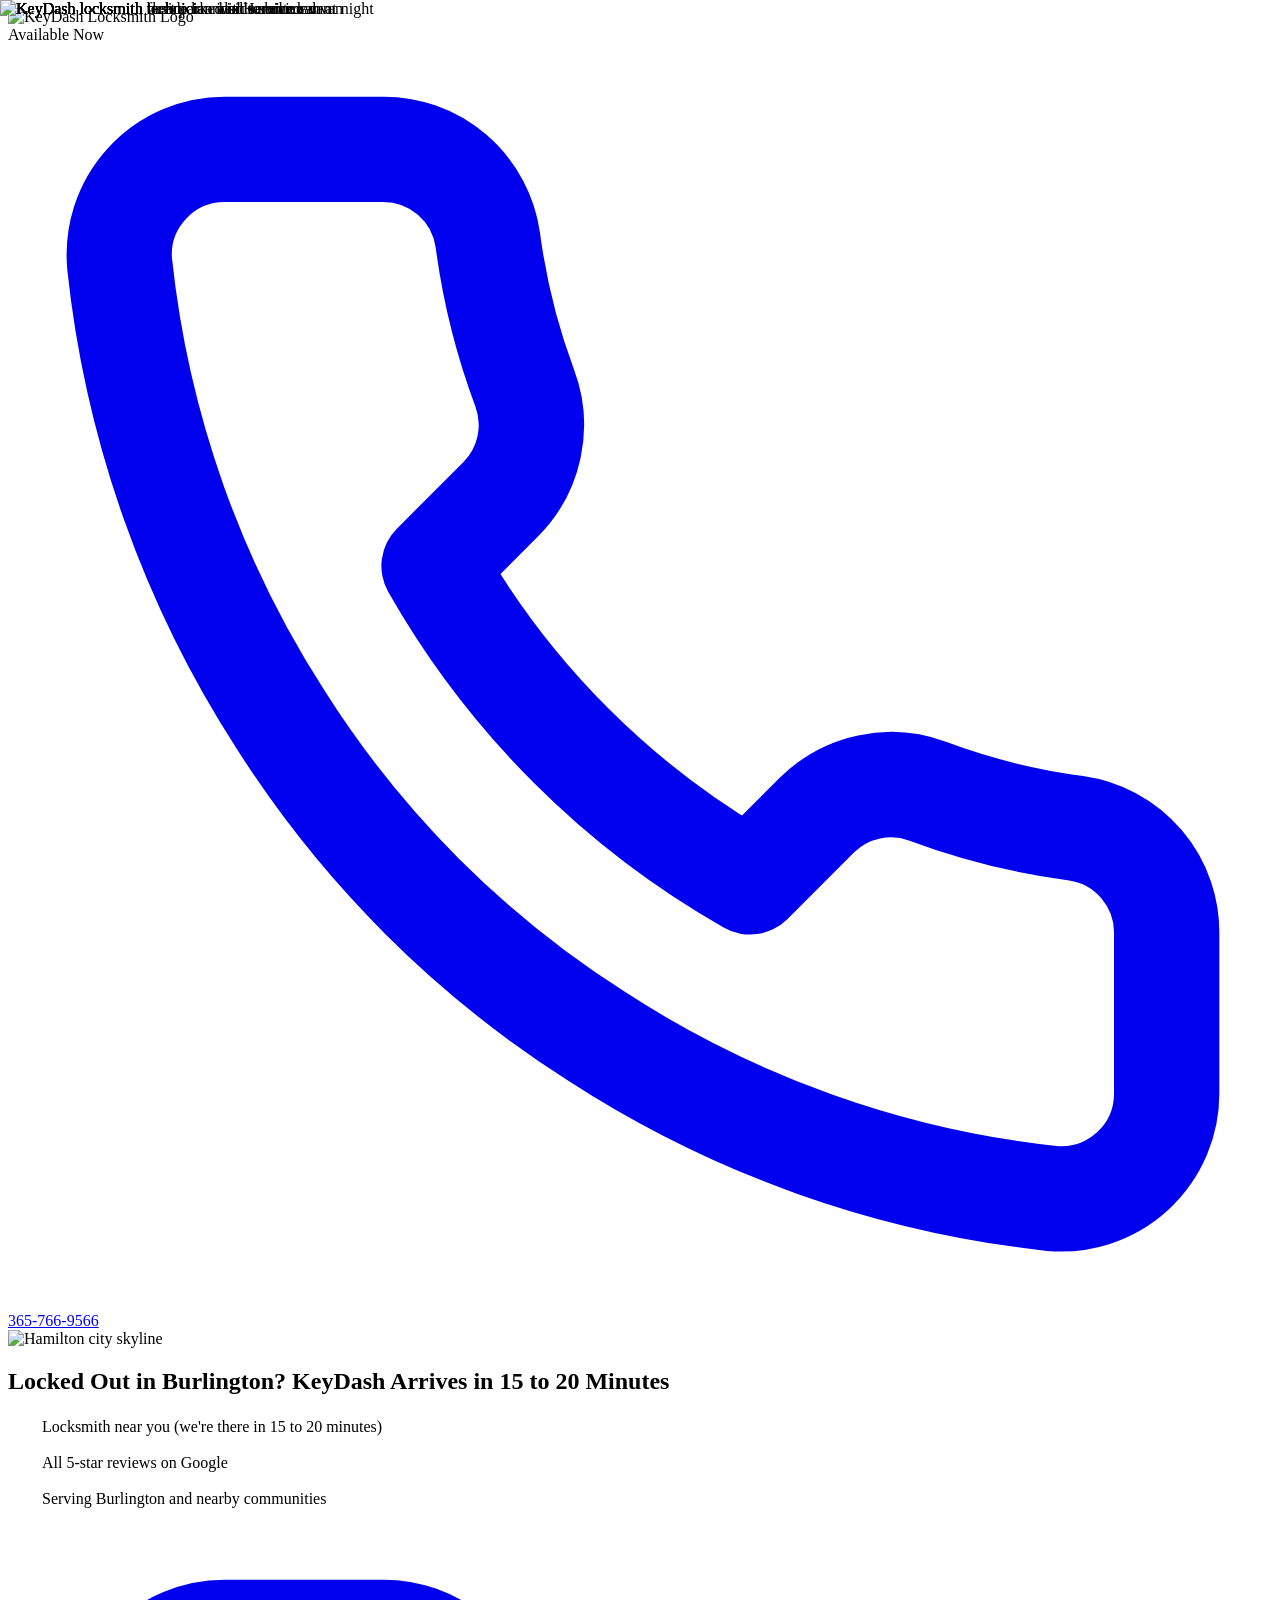
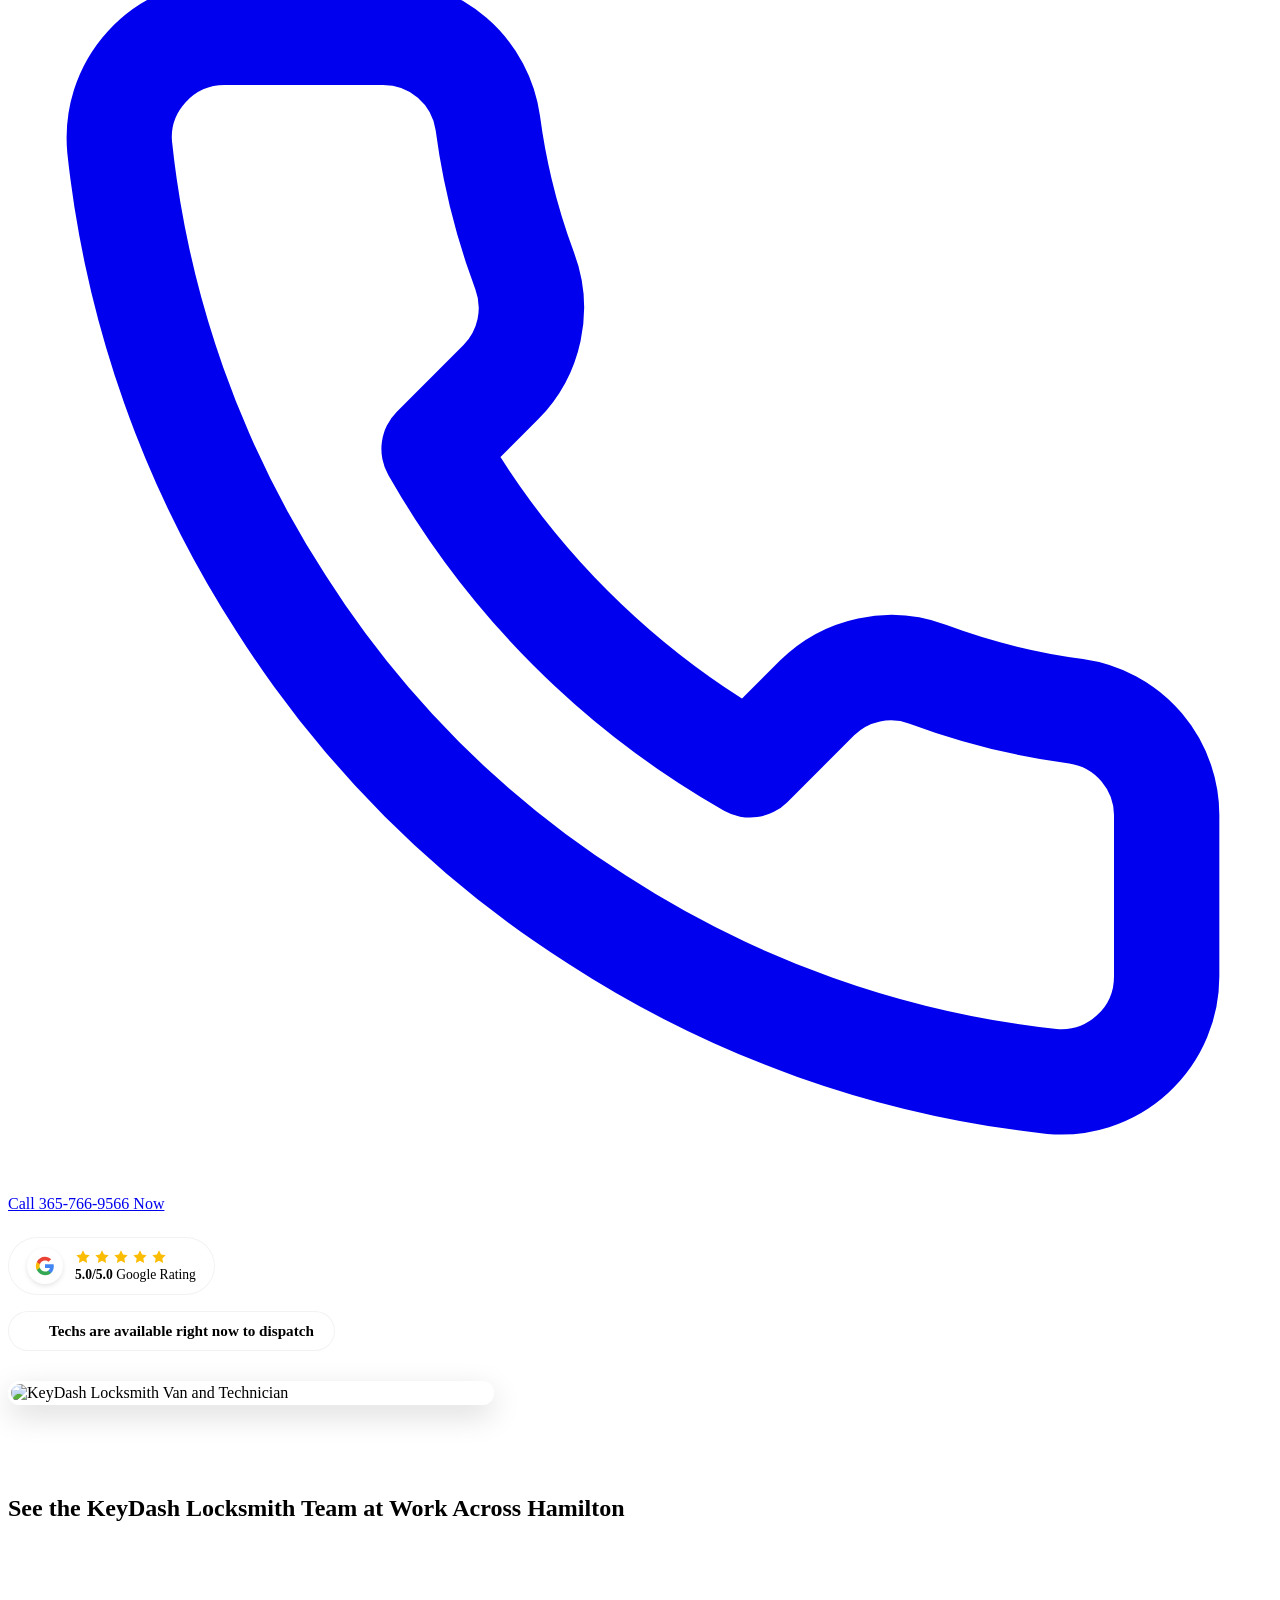
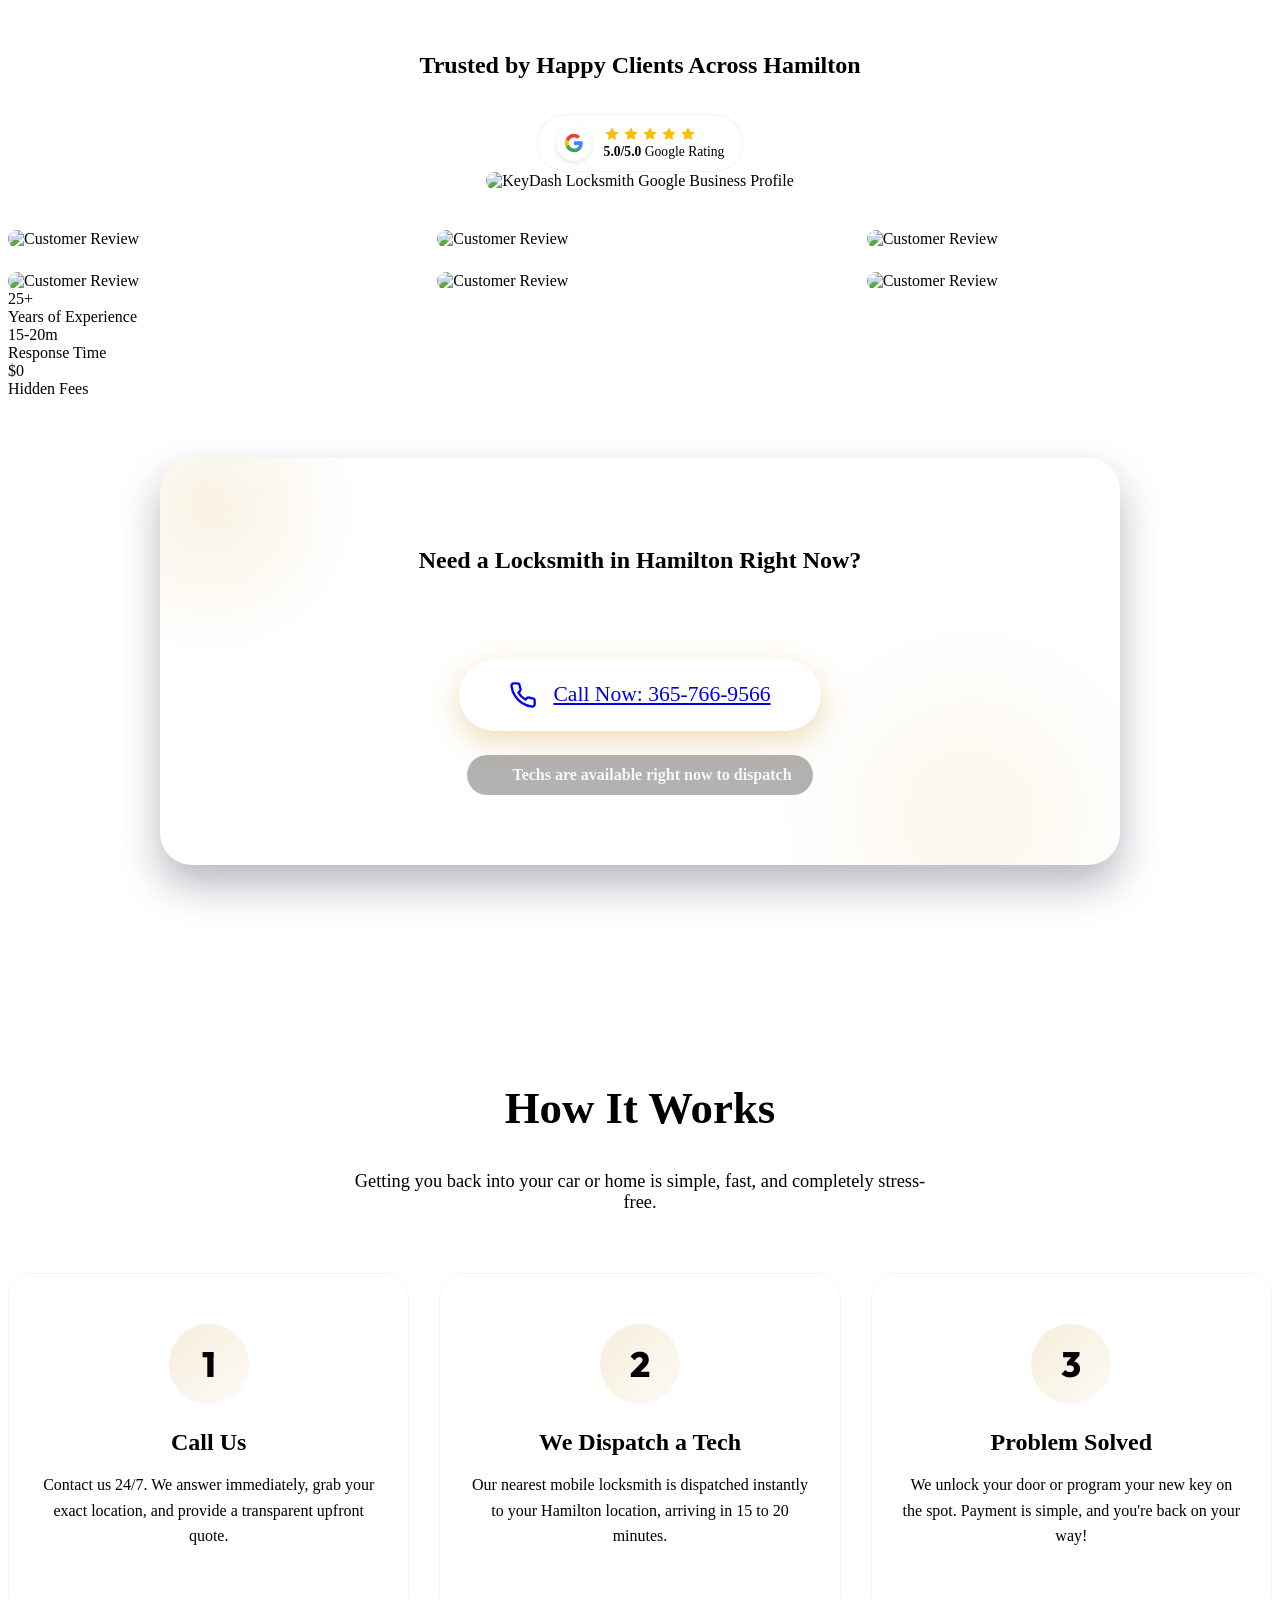
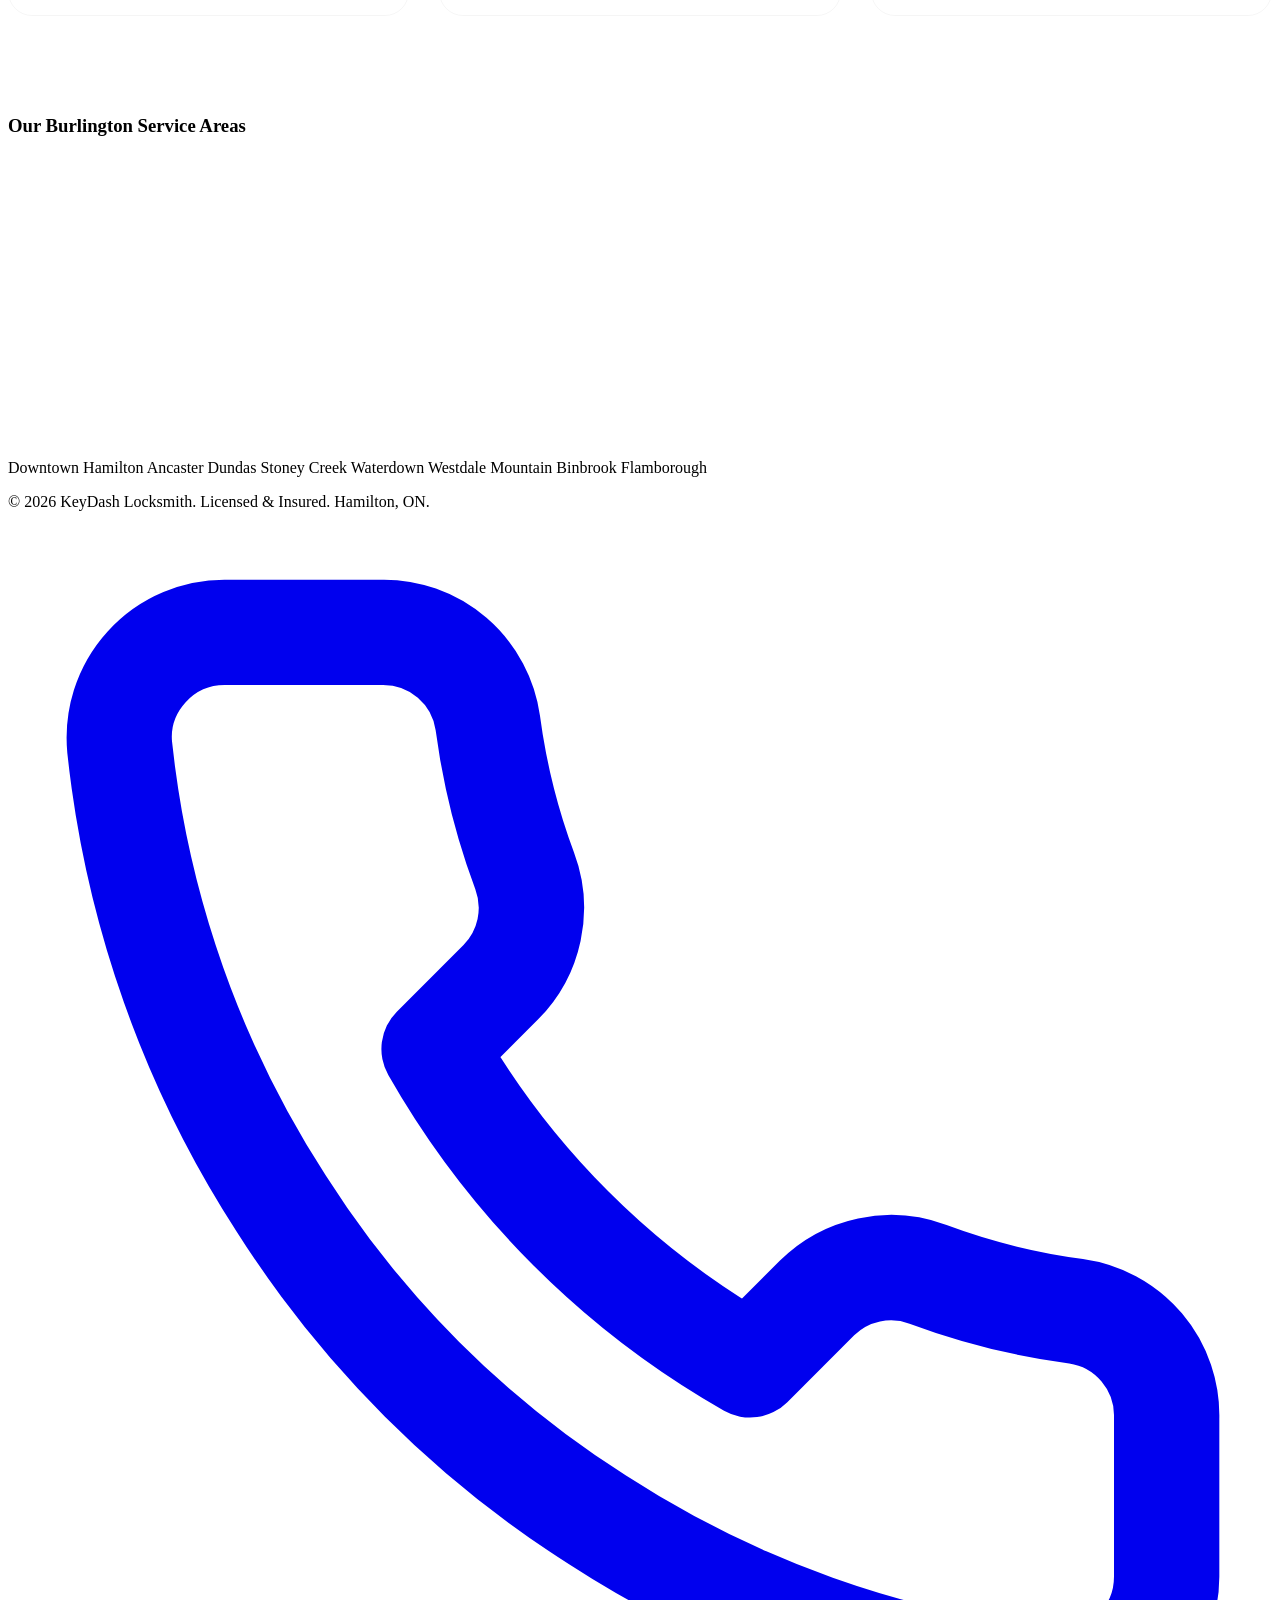
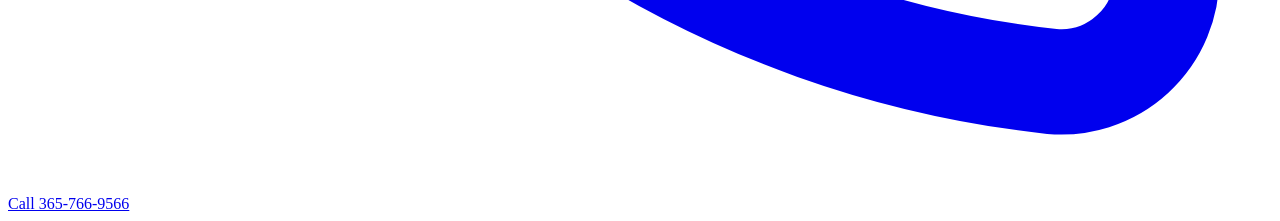
==== burlington-locksmith/index.html @ 2d2c553e "feat: add car, burlington, and emergency locksmith landing pages" ====
<!DOCTYPE html>
<html lang="en">

<head>
<!-- Google Tag Manager -->
<script>(function(w,d,s,l,i){w[l]=w[l]||[];w[l].push({'gtm.start':
new Date().getTime(),event:'gtm.js'});var f=d.getElementsByTagName(s)[0],
j=d.createElement(s),dl=l!='dataLayer'?'&l='+l:'';j.async=true;j.src=
'https://www.googletagmanager.com/gtm.js?id='+i+dl;f.parentNode.insertBefore(j,f);
})(window,document,'script','dataLayer','GTM-WR5F8MZR');</script>
<!-- End Google Tag Manager -->
<!-- Google tag (gtag.js) -->
<script async src="https://www.googletagmanager.com/gtag/js?id=AW-16902794278"></script>
<script>
  window.dataLayer = window.dataLayer || [];
  function gtag(){dataLayer.push(arguments);}
  gtag('js', new Date());

  gtag('config', 'AW-16902794278');
</script>
<script>
  gtag('config', 'AW-16902794278/N-TGCMrBkIscEKbY8Ps-', {
    'phone_conversion_number': '365-766-9566'
  });
</script>
    <meta charset="UTF-8">
    <meta name="viewport" content="width=device-width, initial-scale=1.0">
    <title>24/7 Locksmith Burlington, ON | 15-20 Min Response | KeyDash Locksmith</title>
    <meta name="description"
        content="Locked out in Hamilton? KeyDash Locksmith provides 24/7 emergency locksmith services. Home, car, and commercial lockouts with fast local dispatch. Call 365-766-9566 now.">
    <link rel="stylesheet" href="style.css">
    <link rel="preconnect" href="https://fonts.googleapis.com">
    <link rel="preconnect" href="https://fonts.gstatic.com" crossorigin>
    <link
        href="https://fonts.googleapis.com/css2?family=Inter:wght@400;500;600;700;800&family=Outfit:wght@400;600;700;800&display=swap"
        rel="stylesheet">
    <script type="application/ld+json">
    {
      "@context": "https://schema.org",
      "@type": "LocalBusiness",
      "name": "KeyDash Locksmith",
      "image": "keydashlogo.png",
      "@id": "",
      "url": "https://keydashlocksmith.ca",
      "telephone": "+13657669566",
      "priceRange": "$$",
      "address": {
        "@type": "PostalAddress",
        "streetAddress": "Hamilton Service Area",
        "addressLocality": "Hamilton",
        "addressRegion": "ON",
        "postalCode": "L8P 1A1",
        "addressCountry": "CA"
      },
      "geo": {
        "@type": "GeoCoordinates",
        "latitude": 43.2557,
        "longitude": -79.8711
      },
      "openingHoursSpecification": {
        "@type": "OpeningHoursSpecification",
        "dayOfWeek": [
          "Monday",
          "Tuesday",
          "Wednesday",
          "Thursday",
          "Friday",
          "Saturday",
          "Sunday"
        ],
        "opens": "00:00",
        "closes": "23:59"
      },
      "sameAs": []
    }
    </script>
</head>

<body>
<!-- Google Tag Manager (noscript) -->
<noscript><iframe src="https://www.googletagmanager.com/ns.html?id=GTM-WR5F8MZR"
height="0" width="0" style="display:none;visibility:hidden"></iframe></noscript>
<!-- End Google Tag Manager (noscript) -->
    <!-- Sticky Header -->
    <header class="sticky-header">
        <div class="container header-content">
            <div class="logo">
                <img src="keydashlogo.png" alt="KeyDash Locksmith Logo" class="logo-img">
            </div>
            <div class="header-right">
                <div class="status-badge">
                    <span class="pulse-dot"></span>
                    Available Now
                </div>
                <a href="tel:365-766-9566" class="phone-link">
                    <svg class="phone-icon" viewBox="0 0 24 24" fill="none" stroke="currentColor" stroke-width="2"
                        stroke-linecap="round" stroke-linejoin="round">
                        <path
                            d="M22 16.92v3a2 2 0 0 1-2.18 2 19.79 19.79 0 0 1-8.63-3.07 19.5 19.5 0 0 1-6-6 19.79 19.79 0 0 1-3.07-8.67A2 2 0 0 1 4.11 2h3a2 2 0 0 1 2 1.72 12.84 12.84 0 0 0 .7 2.81 2 2 0 0 1-.45 2.11L8.09 9.91a16 16 0 0 0 6 6l1.27-1.27a2 2 0 0 1 2.11-.45 12.84 12.84 0 0 0 2.81.7A2 2 0 0 1 22 16.92z">
                        </path>
                    </svg>
                    365-766-9566
                </a>
            </div>
        </div>
    </header>

    <main>
        <!-- Hero Section -->
        <section class="hero-v2">
            <div class="hero-overlay"></div>
            <img src="Hamilton-Ont-1.webp" alt="Hamilton city skyline" class="hero-bg-img">
            <div class="container hero-container">
                <div class="hero-content">
                    <h1>Locked Out in <span class="accent vibrate-text">Burlington</span>? KeyDash Arrives in <span class="highlight">15 to 20 Minutes</span></h1>
                    <ul class="hero-subtext" style="list-style: none; padding: 0; text-align: left;">
                        <li style="display: flex; align-items: center; gap: 10px; margin-bottom: 12px; text-align: left;">
                            <svg width="24" height="24" viewBox="0 0 24 24" fill="none" stroke="var(--accent)" stroke-width="3" stroke-linecap="round" stroke-linejoin="round" style="flex-shrink: 0;"><polyline points="20 6 9 17 4 12"></polyline></svg>
                            Locksmith near you (we're there in 15 to 20 minutes)
                        </li>
                        <li style="display: flex; align-items: center; gap: 10px; margin-bottom: 12px; text-align: left;">
                            <svg width="24" height="24" viewBox="0 0 24 24" fill="none" stroke="var(--accent)" stroke-width="3" stroke-linecap="round" stroke-linejoin="round" style="flex-shrink: 0;"><polyline points="20 6 9 17 4 12"></polyline></svg>
                            All 5-star reviews on Google
                        </li>
                        <li style="display: flex; align-items: center; gap: 10px; text-align: left;">
                            <svg width="24" height="24" viewBox="0 0 24 24" fill="none" stroke="var(--accent)" stroke-width="3" stroke-linecap="round" stroke-linejoin="round" style="flex-shrink: 0;"><polyline points="20 6 9 17 4 12"></polyline></svg>
                            Serving Burlington and nearby communities
                        </li>
                    </ul>
                    <a href="tel:365-766-9566" class="btn btn-primary btn-hero">
                        <svg class="phone-icon ring-animation" viewBox="0 0 24 24" fill="none" stroke="currentColor"
                            stroke-width="2" stroke-linecap="round" stroke-linejoin="round">
                            <path
                                d="M22 16.92v3a2 2 0 0 1-2.18 2 19.79 19.79 0 0 1-8.63-3.07 19.5 19.5 0 0 1-6-6 19.79 19.79 0 0 1-3.07-8.67A2 2 0 0 1 4.11 2h3a2 2 0 0 1 2 1.72 12.84 12.84 0 0 0 .7 2.81 2 2 0 0 1-.45 2.11L8.09 9.91a16 16 0 0 0 6 6l1.27-1.27a2 2 0 0 1 2.11-.45 12.84 12.84 0 0 0 2.81.7A2 2 0 0 1 22 16.92z">
                            </path>
                        </svg>
                        Call 365-766-9566 Now
                    </a>
                    
                    <div style="margin-top: 24px;">
                        <div style="display: inline-flex; align-items: center; gap: 12px; background: rgba(255, 255, 255, 0.95); padding: 10px 18px; border-radius: 50px; box-shadow: var(--shadow-md); border: 1px solid rgba(0,0,0,0.05);">
                            <div style="width: 36px; height: 36px; background: #fff; border-radius: 50%; box-shadow: 0 2px 5px rgba(0,0,0,0.1); display: flex; align-items: center; justify-content: center; flex-shrink: 0;">
                                <svg width="20" height="20" viewBox="0 0 24 24">
                                  <path fill="#4285F4" d="M22.56 12.25c0-.78-.07-1.53-.2-2.25H12v4.26h5.92c-.26 1.37-1.04 2.53-2.21 3.31v2.77h3.57c2.08-1.92 3.28-4.74 3.28-8.09z"/>
                                  <path fill="#34A853" d="M12 23c2.97 0 5.46-.98 7.28-2.66l-3.57-2.77c-.98.66-2.23 1.06-3.71 1.06-2.86 0-5.29-1.93-6.16-4.53H2.18v2.84C3.99 20.53 7.7 23 12 23z"/>
                                  <path fill="#FBBC05" d="M5.84 14.09c-.22-.66-.35-1.36-.35-2.09s.13-1.43.35-2.09V7.07H2.18C1.43 8.55 1 10.22 1 12s.43 3.45 1.18 4.93l2.85-2.22.81-.62z"/>
                                  <path fill="#EA4335" d="M12 5.38c1.62 0 3.06.56 4.21 1.64l3.15-3.15C17.45 2.09 14.97 1 12 1 7.7 1 3.99 3.47 2.18 7.07l3.66 2.84c.87-2.6 3.3-4.53 6.16-4.53z"/>
                                </svg>
                            </div>
                            <div style="display: flex; flex-direction: column; align-items: flex-start; text-align: left;">
                                <div style="display: flex; gap: 3px; color: #FBBC04;">
                                    <svg width="16" height="16" viewBox="0 0 24 24" fill="currentColor"><path d="M12 2L15.09 8.26L22 9.27L17 14.14L18.18 21.02L12 17.77L5.82 21.02L7 14.14L2 9.27L8.91 8.26L12 2Z"/></svg>
                                    <svg width="16" height="16" viewBox="0 0 24 24" fill="currentColor"><path d="M12 2L15.09 8.26L22 9.27L17 14.14L18.18 21.02L12 17.77L5.82 21.02L7 14.14L2 9.27L8.91 8.26L12 2Z"/></svg>
                                    <svg width="16" height="16" viewBox="0 0 24 24" fill="currentColor"><path d="M12 2L15.09 8.26L22 9.27L17 14.14L18.18 21.02L12 17.77L5.82 21.02L7 14.14L2 9.27L8.91 8.26L12 2Z"/></svg>
                                    <svg width="16" height="16" viewBox="0 0 24 24" fill="currentColor"><path d="M12 2L15.09 8.26L22 9.27L17 14.14L18.18 21.02L12 17.77L5.82 21.02L7 14.14L2 9.27L8.91 8.26L12 2Z"/></svg>
                                    <svg width="16" height="16" viewBox="0 0 24 24" fill="currentColor"><path d="M12 2L15.09 8.26L22 9.27L17 14.14L18.18 21.02L12 17.77L5.82 21.02L7 14.14L2 9.27L8.91 8.26L12 2Z"/></svg>
                                </div>
                                <span style="font-size: 0.85rem; font-weight: 700; color: var(--text-main); margin-top: 2px;">5.0/5.0 <span style="font-weight: 500; color: var(--text-light);">Google Rating</span></span>
                            </div>
                        </div>
                    </div>

                    <div style="margin-top: 16px;">
                        <div style="display: inline-flex; align-items: center; gap: 10px; background: rgba(255, 255, 255, 0.95); padding: 10px 20px; border-radius: 50px; box-shadow: var(--shadow-sm); border: 1px solid rgba(0,0,0,0.05);">
                            <span class="pulse-dot" style="width: 10px; height: 10px;"></span>
                            <span style="font-size: 0.95rem; font-weight: 700; color: var(--text-main);">Techs are available right now to dispatch</span>
                        </div>
                    </div>
                    
                    <div style="margin-top: 30px; border-radius: 12px; overflow: hidden; box-shadow: 0 10px 30px rgba(0,0,0,0.15); border: 3px solid rgba(255, 255, 255, 0.9); max-width: 480px;">
                        <img src="keydash1.png" alt="KeyDash Locksmith Van and Technician" style="width: 100%; display: block; height: auto;">
                    </div>

                </div>
            </div>
        </section>

        <!-- Team Gallery Section (Replaced Trust Strip) -->
        <section class="team-gallery" style="background: var(--white); padding: 70px 0;">
            <div class="container">
                <div class="section-header" style="margin-bottom: 40px;">
                    <h2>See the KeyDash Locksmith Team at Work Across Hamilton</h2>
                </div>
                <div class="team-grid">

                    <div class="team-item">
                        <img src="keydash1.webp" alt="KeyDash locksmith technician inside service van" class="team-img" style="position: absolute; top: 0; left: 0; width: 100%; height: 100%; object-fit: cover; object-position: center 22%;">
                    </div>
                    <div class="team-item">
                        <img src="keydash2.webp" alt="KeyDash locksmith beside branded service van" class="team-img" style="position: absolute; top: 0; left: 0; width: 100%; height: 100%; object-fit: cover;">
                    </div>
                    <div class="team-item">
                        <img src="keydashhamilton.webp" alt="KeyDash locksmith fleet parked in Hamilton" class="team-img" style="position: absolute; top: 0; left: 0; width: 100%; height: 100%; object-fit: cover;">
                    </div>
                    <div class="team-item">
                        <img src="keydashguy.webp" alt="KeyDash locksmith technician with service van at night" class="team-img" style="position: absolute; top: 0; left: 0; width: 100%; height: 100%; object-fit: cover;">
                    </div>
                    <div class="team-item">
                        <img src="keydashlogoguy.webp" alt="KeyDash locksmith technician next to branded van" class="team-img" style="position: absolute; top: 0; left: 0; width: 100%; height: 100%; object-fit: cover;">
                    </div>
                </div>
            </div>
        </section>

        <!-- Reviews Section -->
        <section id="reviews" class="reviews">
            <div class="container">
                <div class="section-header" style="display: flex; flex-direction: column; align-items: center;">
                    <h2>Trusted by Happy Clients Across Hamilton</h2>
                    <div style="display: inline-flex; align-items: center; gap: 12px; background: rgba(255, 255, 255, 0.95); padding: 10px 18px; border-radius: 50px; box-shadow: var(--shadow-md); border: 1px solid rgba(0,0,0,0.05); margin-top: 15px;">
                        <div style="width: 36px; height: 36px; background: #fff; border-radius: 50%; box-shadow: 0 2px 5px rgba(0,0,0,0.1); display: flex; align-items: center; justify-content: center; flex-shrink: 0;">
                            <svg width="20" height="20" viewBox="0 0 24 24">
                              <path fill="#4285F4" d="M22.56 12.25c0-.78-.07-1.53-.2-2.25H12v4.26h5.92c-.26 1.37-1.04 2.53-2.21 3.31v2.77h3.57c2.08-1.92 3.28-4.74 3.28-8.09z"/>
                              <path fill="#34A853" d="M12 23c2.97 0 5.46-.98 7.28-2.66l-3.57-2.77c-.98.66-2.23 1.06-3.71 1.06-2.86 0-5.29-1.93-6.16-4.53H2.18v2.84C3.99 20.53 7.7 23 12 23z"/>
                              <path fill="#FBBC05" d="M5.84 14.09c-.22-.66-.35-1.36-.35-2.09s.13-1.43.35-2.09V7.07H2.18C1.43 8.55 1 10.22 1 12s.43 3.45 1.18 4.93l2.85-2.22.81-.62z"/>
                              <path fill="#EA4335" d="M12 5.38c1.62 0 3.06.56 4.21 1.64l3.15-3.15C17.45 2.09 14.97 1 12 1 7.7 1 3.99 3.47 2.18 7.07l3.66 2.84c.87-2.6 3.3-4.53 6.16-4.53z"/>
                            </svg>
                        </div>
                        <div style="display: flex; flex-direction: column; align-items: flex-start; text-align: left;">
                            <div style="display: flex; gap: 3px; color: #FBBC04;">
                                <svg width="16" height="16" viewBox="0 0 24 24" fill="currentColor"><path d="M12 2L15.09 8.26L22 9.27L17 14.14L18.18 21.02L12 17.77L5.82 21.02L7 14.14L2 9.27L8.91 8.26L12 2Z"/></svg>
                                <svg width="16" height="16" viewBox="0 0 24 24" fill="currentColor"><path d="M12 2L15.09 8.26L22 9.27L17 14.14L18.18 21.02L12 17.77L5.82 21.02L7 14.14L2 9.27L8.91 8.26L12 2Z"/></svg>
                                <svg width="16" height="16" viewBox="0 0 24 24" fill="currentColor"><path d="M12 2L15.09 8.26L22 9.27L17 14.14L18.18 21.02L12 17.77L5.82 21.02L7 14.14L2 9.27L8.91 8.26L12 2Z"/></svg>
                                <svg width="16" height="16" viewBox="0 0 24 24" fill="currentColor"><path d="M12 2L15.09 8.26L22 9.27L17 14.14L18.18 21.02L12 17.77L5.82 21.02L7 14.14L2 9.27L8.91 8.26L12 2Z"/></svg>
                                <svg width="16" height="16" viewBox="0 0 24 24" fill="currentColor"><path d="M12 2L15.09 8.26L22 9.27L17 14.14L18.18 21.02L12 17.77L5.82 21.02L7 14.14L2 9.27L8.91 8.26L12 2Z"/></svg>
                            </div>
                            <span style="font-size: 0.85rem; font-weight: 700; color: var(--text-main); margin-top: 2px;">5.0/5.0 <span style="font-weight: 500; color: var(--text-light);">Google Rating</span></span>
                        </div>
                    </div>
                </div>
                
                <div style="text-align: center; margin-bottom: 40px;">
                    <img src="locksmithgbp.webp" alt="KeyDash Locksmith Google Business Profile" style="max-width: 100%; height: auto; border-radius: 12px; box-shadow: var(--shadow-md);">
                </div>

                <div style="display: grid; grid-template-columns: repeat(auto-fit, minmax(300px, 1fr)); gap: 24px;">
                    <img src="Screenshot 2026-03-23 at 16.22.30.png" alt="Customer Review" style="width: 100%; height: auto; border-radius: 12px; box-shadow: var(--shadow-sm);">
                    <img src="Screenshot 2026-03-23 at 16.22.37.png" alt="Customer Review" style="width: 100%; height: auto; border-radius: 12px; box-shadow: var(--shadow-sm);">
                    <img src="Screenshot 2026-03-23 at 16.22.46.png" alt="Customer Review" style="width: 100%; height: auto; border-radius: 12px; box-shadow: var(--shadow-sm);">
                    <img src="review2.webp" alt="Customer Review" style="width: 100%; height: auto; border-radius: 12px; box-shadow: var(--shadow-sm);">
                    <img src="Screenshot 2026-03-23 at 16.23.09.png" alt="Customer Review" style="width: 100%; height: auto; border-radius: 12px; box-shadow: var(--shadow-sm);">
                    <img src="reviewlocksmith.webp" alt="Customer Review" style="width: 100%; height: auto; border-radius: 12px; box-shadow: var(--shadow-sm);">
                </div>
            </div>
        </section>




        <!-- Stats Section -->
        <section class="stats">
            <div class="container grid-3">
                <div class="stat-item">
                    <div class="stat-value">25+</div>
                    <div class="stat-label">Years of Experience</div>
                </div>
                <div class="stat-item">
                    <div class="stat-value">15-20m</div>
                    <div class="stat-label">Response Time</div>
                </div>
                <div class="stat-item">
                    <div class="stat-value">$0</div>
                    <div class="stat-label">Hidden Fees</div>
                </div>
            </div>
        </section>

        <!-- Final CTA -->
        <section class="final-cta" style="padding: 60px 20px 100px;">
            <div class="container" style="background: var(--primary); border-radius: 32px; padding: 70px 30px; text-align: center; box-shadow: 0 20px 40px rgba(10, 22, 40, 0.3); position: relative; overflow: hidden; max-width: 900px; margin: 0 auto;">
                
                <!-- Decorative background elements -->
                <div style="position: absolute; top: -100px; left: -100px; width: 300px; height: 300px; background: radial-gradient(circle, rgba(212, 168, 75, 0.15) 0%, transparent 70%); border-radius: 50%; pointer-events: none;"></div>
                <div style="position: absolute; bottom: -150px; right: -50px; width: 400px; height: 400px; background: radial-gradient(circle, rgba(212, 168, 75, 0.1) 0%, transparent 70%); border-radius: 50%; pointer-events: none;"></div>
                
                <h2 style="color: var(--white); position: relative; z-index: 2; line-height: 1.1;">Need a Locksmith in Hamilton Right Now?</h2>
                <p style="color: rgba(255, 255, 255, 0.85); position: relative; z-index: 2; max-width: 600px; margin: 0 auto 40px auto; font-size: 1.35rem;">Fast local dispatch across Hamilton and nearby areas.</p>
                
                <div style="position: relative; z-index: 2; display: flex; flex-direction: column; align-items: center; gap: 24px;">
                    <a href="tel:365-766-9566" class="btn btn-primary btn-large" style="padding: 22px 50px; border-radius: 50px; display: inline-flex; align-items: center; gap: 16px; box-shadow: 0 10px 30px rgba(212, 168, 75, 0.4); font-size: 1.35rem;">
                        <svg class="phone-icon ring-animation" viewBox="0 0 24 24" fill="none" stroke="currentColor"
                            stroke-width="2" stroke-linecap="round" stroke-linejoin="round" style="width: 28px; height: 28px;">
                            <path
                                d="M22 16.92v3a2 2 0 0 1-2.18 2 19.79 19.79 0 0 1-8.63-3.07 19.5 19.5 0 0 1-6-6 19.79 19.79 0 0 1-3.07-8.67A2 2 0 0 1 4.11 2h3a2 2 0 0 1 2 1.72 12.84 12.84 0 0 0 .7 2.81 2 2 0 0 1-.45 2.11L8.09 9.91a16 16 0 0 0 6 6l1.27-1.27a2 2 0 0 1 2.11-.45 12.84 12.84 0 0 0 2.81.7A2 2 0 0 1 22 16.92z">
                            </path>
                        </svg>
                        Call Now: 365-766-9566
                    </a>
                    
                    <div style="display: flex; align-items: center; gap: 10px; background: rgba(0, 0, 0, 0.3); padding: 10px 20px; border-radius: 50px; border: 1px solid rgba(255,255,255,0.05);">
                        <span class="pulse-dot" style="width: 10px; height: 10px; margin-right: 4px;"></span>
                        <span style="font-size: 1rem; font-weight: 600; color: rgba(255, 255, 255, 0.9);">Techs are available right now to dispatch</span>
                    </div>
                </div>
            </div>
        </section>

        <!-- Our Process Section -->
        <section class="process" style="padding: 80px 0; background: var(--bg-light);">
            <div class="container">
                <div class="section-header" style="text-align: center; margin-bottom: 60px;">
                    <h2 style="font-size: 2.8rem; color: var(--primary);">How It Works</h2>
                    <p style="color: var(--text-light); font-size: 1.15rem; max-width: 600px; margin: 10px auto 0;">Getting you back into your car or home is simple, fast, and completely stress-free.</p>
                </div>
                
                <div style="display: grid; grid-template-columns: repeat(auto-fit, minmax(300px, 1fr)); gap: 30px; position: relative;">
                    <!-- Process Step 1 -->
                    <div style="background: var(--white); padding: 50px 30px; border-radius: 24px; text-align: center; box-shadow: var(--shadow-sm); border: 1px solid rgba(0,0,0,0.04); transition: transform 0.3s ease;">
                        <div style="width: 80px; height: 80px; background: linear-gradient(135deg, rgba(212, 168, 75, 0.2), rgba(212, 168, 75, 0.05)); color: var(--accent); border-radius: 50%; display: flex; align-items: center; justify-content: center; font-size: 2.2rem; margin: 0 auto 25px; font-weight: 800; font-family: 'Outfit', sans-serif;">1</div>
                        <h3 style="font-size: 1.5rem; margin-bottom: 15px; color: var(--primary);">Call Us</h3>
                        <p style="color: var(--text-light); line-height: 1.6;">Contact us 24/7. We answer immediately, grab your exact location, and provide a transparent upfront quote.</p>
                    </div>
                    
                    <!-- Process Step 2 -->
                    <div style="background: var(--white); padding: 50px 30px; border-radius: 24px; text-align: center; box-shadow: var(--shadow-sm); border: 1px solid rgba(0,0,0,0.04); transition: transform 0.3s ease;">
                        <div style="width: 80px; height: 80px; background: linear-gradient(135deg, rgba(212, 168, 75, 0.2), rgba(212, 168, 75, 0.05)); color: var(--accent); border-radius: 50%; display: flex; align-items: center; justify-content: center; font-size: 2.2rem; margin: 0 auto 25px; font-weight: 800; font-family: 'Outfit', sans-serif;">2</div>
                        <h3 style="font-size: 1.5rem; margin-bottom: 15px; color: var(--primary);">We Dispatch a Tech</h3>
                        <p style="color: var(--text-light); line-height: 1.6;">Our nearest mobile locksmith is dispatched instantly to your Hamilton location, arriving in 15 to 20 minutes.</p>
                    </div>
                    
                    <!-- Process Step 3 -->
                    <div style="background: var(--white); padding: 50px 30px; border-radius: 24px; text-align: center; box-shadow: var(--shadow-sm); border: 1px solid rgba(0,0,0,0.04); transition: transform 0.3s ease;">
                        <div style="width: 80px; height: 80px; background: linear-gradient(135deg, rgba(212, 168, 75, 0.2), rgba(212, 168, 75, 0.05)); color: var(--accent); border-radius: 50%; display: flex; align-items: center; justify-content: center; font-size: 2.2rem; margin: 0 auto 25px; font-weight: 800; font-family: 'Outfit', sans-serif;">3</div>
                        <h3 style="font-size: 1.5rem; margin-bottom: 15px; color: var(--primary);">Problem Solved</h3>
                        <p style="color: var(--text-light); line-height: 1.6;">We unlock your door or program your new key on the spot. Payment is simple, and you're back on your way!</p>
                    </div>
                </div>
            </div>
        </section>

        <!-- Service Area Tags -->
        <section class="service-areas">
            <div class="container">
                <h3>Our Burlington Service Areas</h3>
                <div class="map-container">
                    <iframe
                        src="https://www.google.com/maps/embed?pb=!1m18!1m12!1m3!1d185954.92503801643!2d-80.09795500265821!3d43.260942144220856!2m3!1f0!2f0!3f0!3m2!1i1024!2i768!4f13.1!3m3!1m2!1s0x882c986c27de778f%3A0x2b6aee56d8df0e21!2sBurlington%2C%20ON%2C%20Canada!5e0!3m2!1sen!2sua!4v1780235358555!5m2!1sen!2sua"
                        width="400" height="300" style="border:0;"
                        allowfullscreen="" loading="lazy" referrerpolicy="no-referrer-when-downgrade">
                    </iframe>
                </div>
                <div class="tags">
                    <span class="tag">Downtown Hamilton</span>
                    <span class="tag">Ancaster</span>
                    <span class="tag">Dundas</span>
                    <span class="tag">Stoney Creek</span>
                    <span class="tag">Waterdown</span>
                    <span class="tag">Westdale</span>
                    <span class="tag">Mountain</span>
                    <span class="tag">Binbrook</span>
                    <span class="tag">Flamborough</span>
                </div>
            </div>
        </section>
    </main>

    <footer>
        <div class="container">
            <p>&copy; 2026 KeyDash Locksmith. Licensed & Insured. Hamilton, ON.</p>
        </div>
    </footer>

    <!-- Mobile Sticky CTA Bar -->
    <div class="mobile-cta-bar">
        <a href="tel:365-766-9566" class="btn btn-primary btn-full">
            <svg class="phone-icon ring-animation" viewBox="0 0 24 24" fill="none" stroke="currentColor"
                stroke-width="2" stroke-linecap="round" stroke-linejoin="round">
                <path
                    d="M22 16.92v3a2 2 0 0 1-2.18 2 19.79 19.79 0 0 1-8.63-3.07 19.5 19.5 0 0 1-6-6 19.79 19.79 0 0 1-3.07-8.67A2 2 0 0 1 4.11 2h3a2 2 0 0 1 2 1.72 12.84 12.84 0 0 0 .7 2.81 2 2 0 0 1-.45 2.11L8.09 9.91a16 16 0 0 0 6 6l1.27-1.27a2 2 0 0 1 2.11-.45 12.84 12.84 0 0 0 2.81.7A2 2 0 0 1 22 16.92z">
                </path>
            </svg>
            Call 365-766-9566
        </a>
    </div>

</body>

</html>
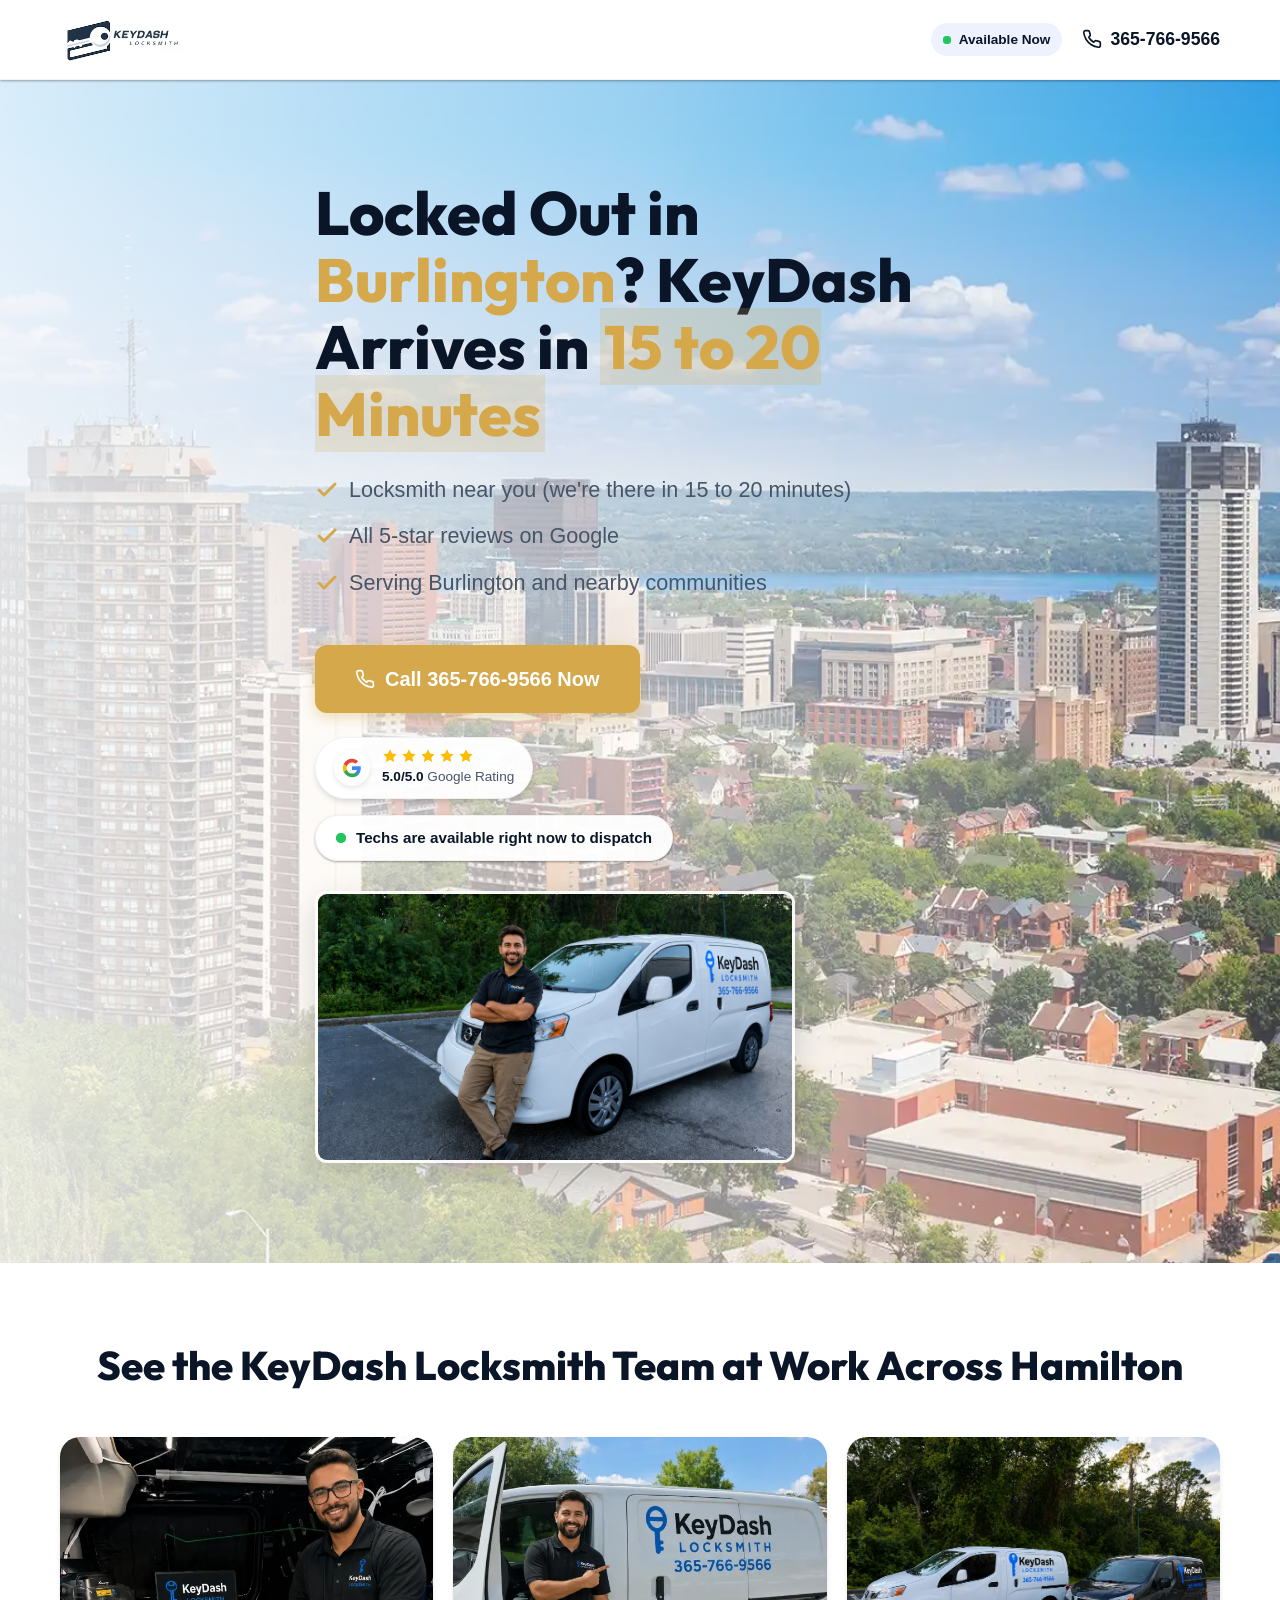
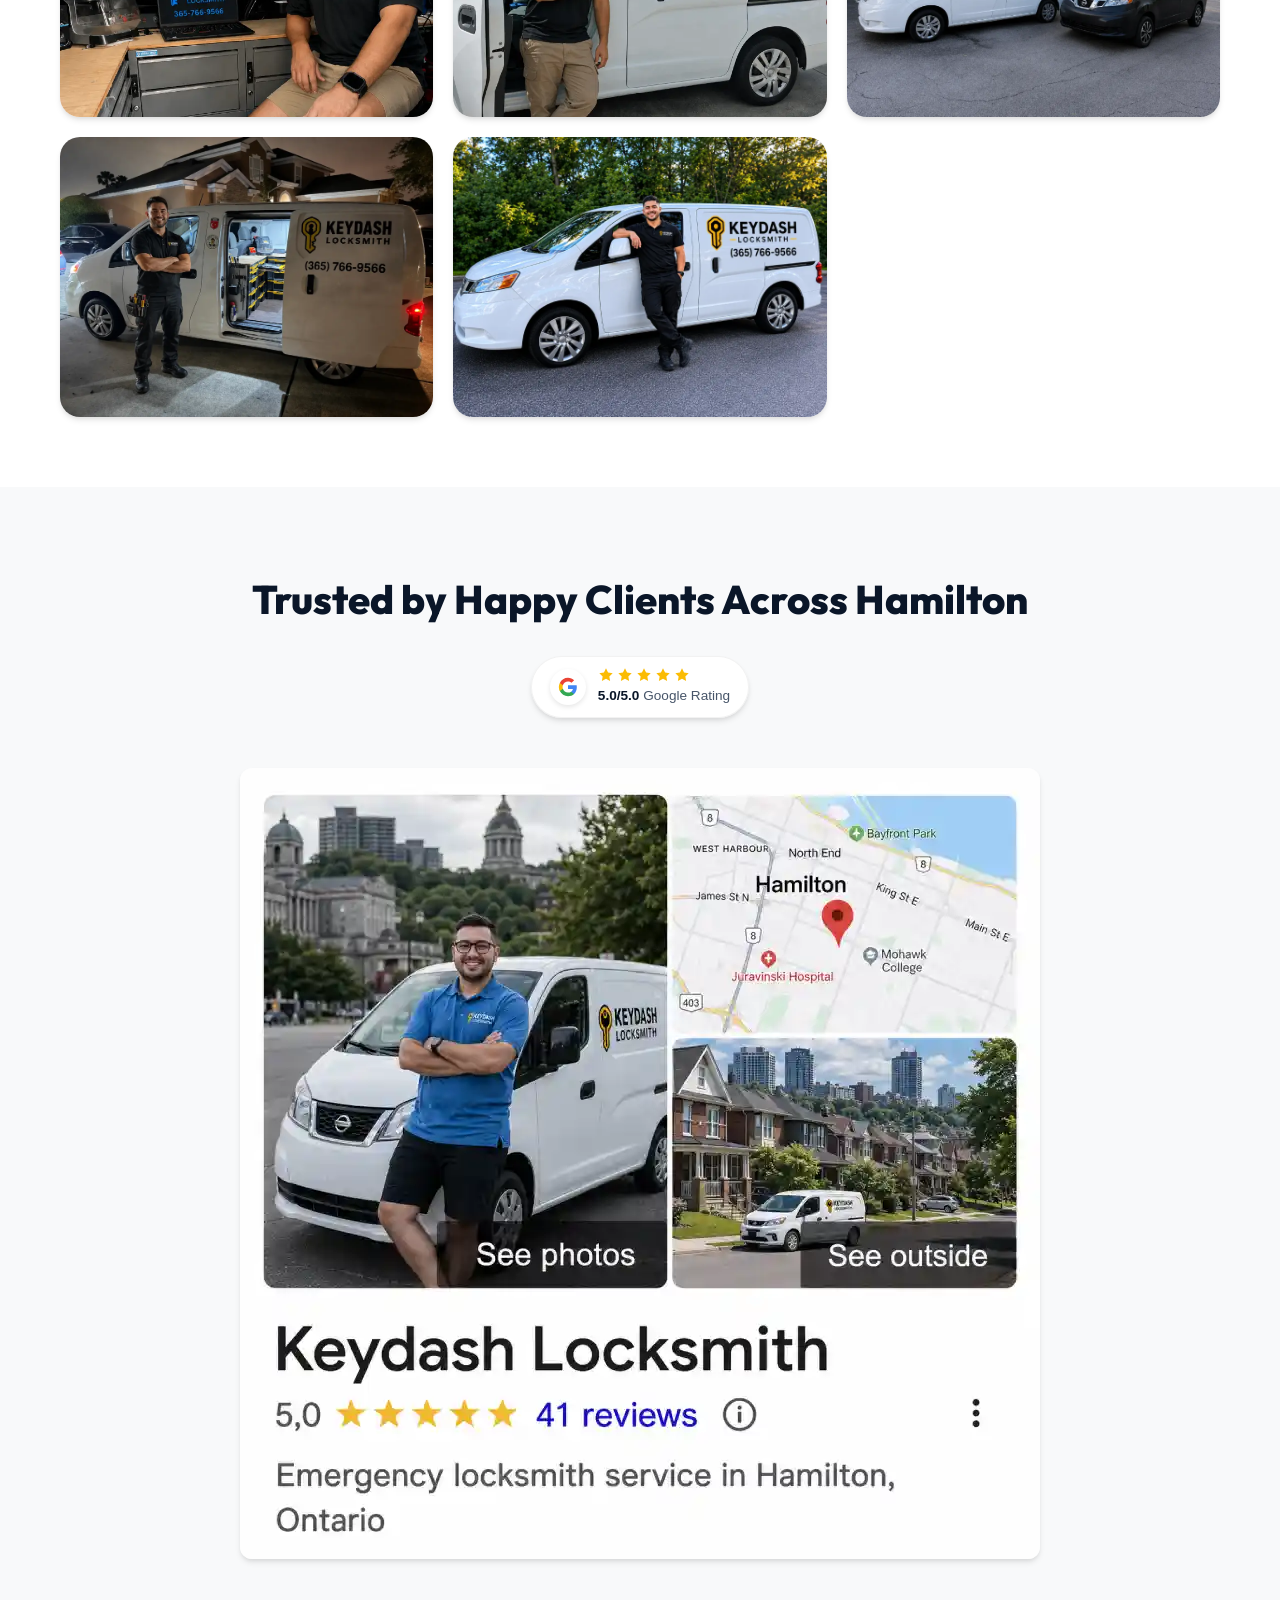
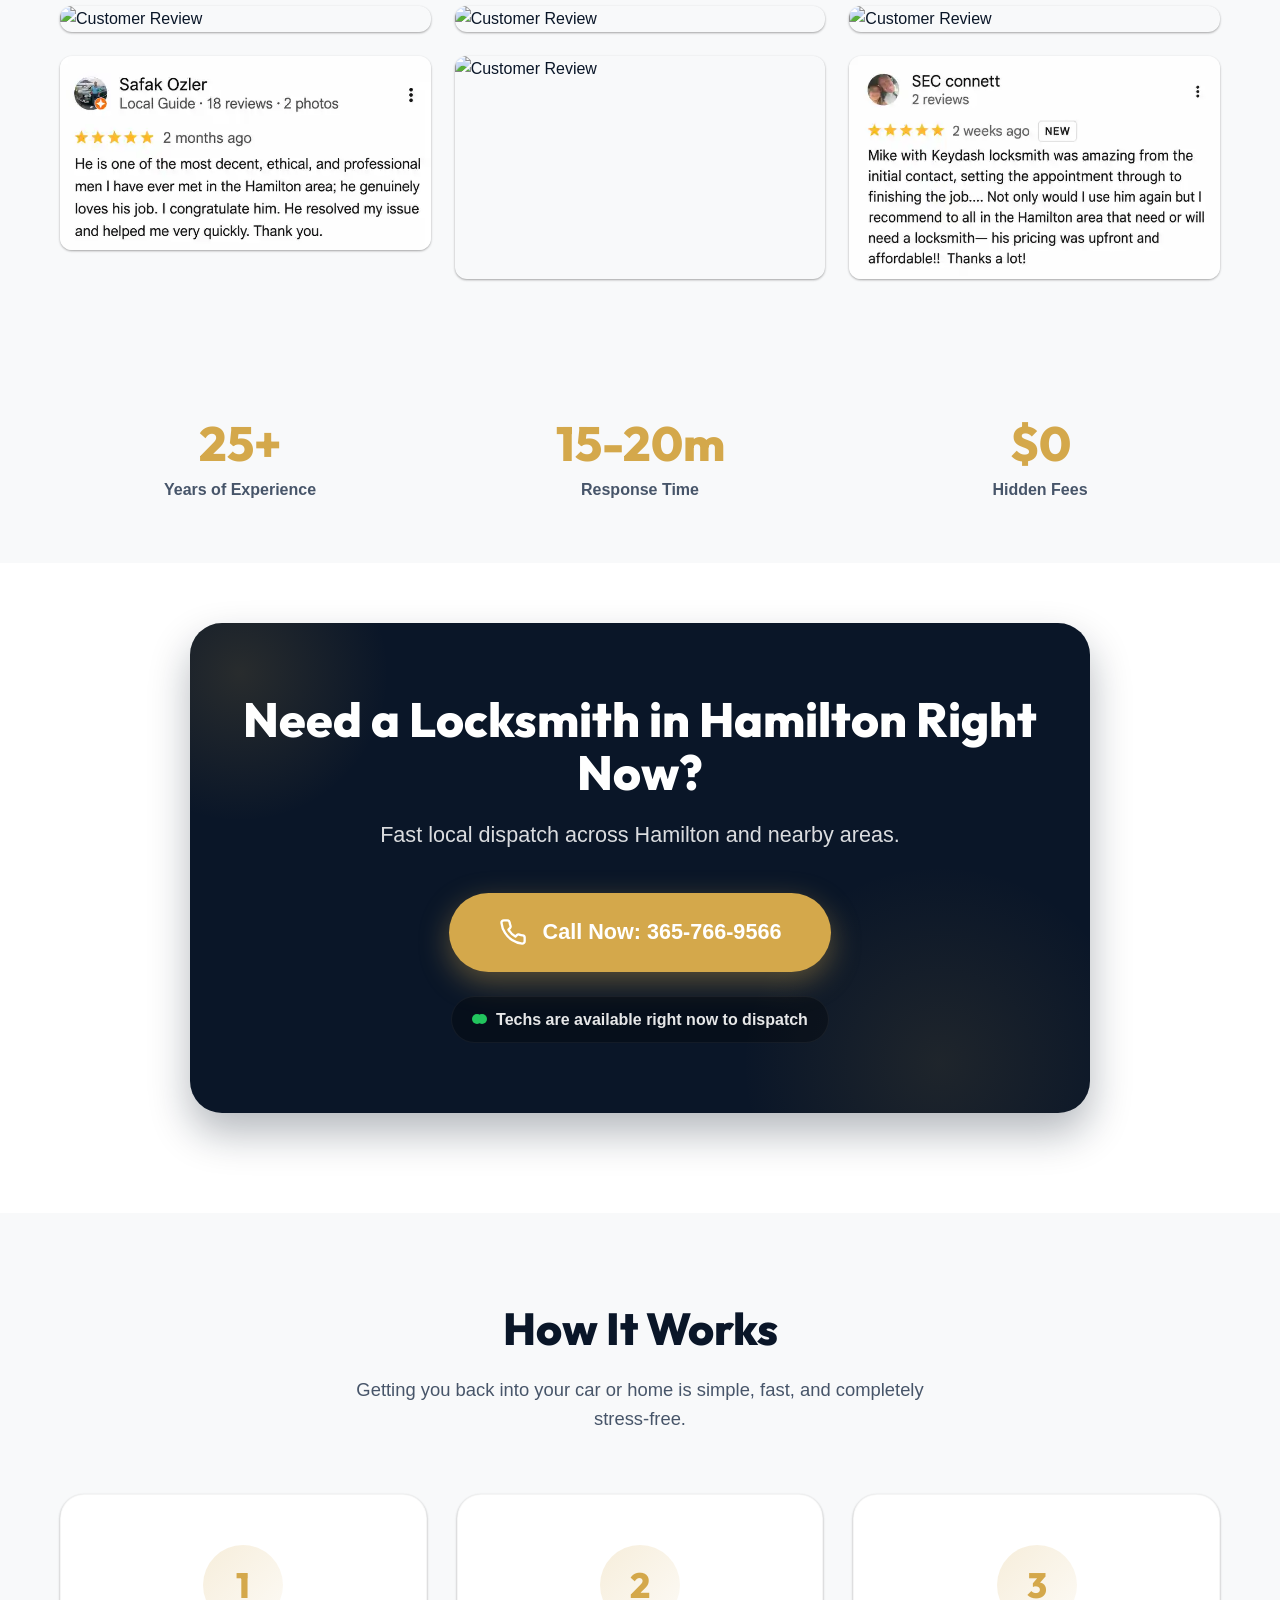
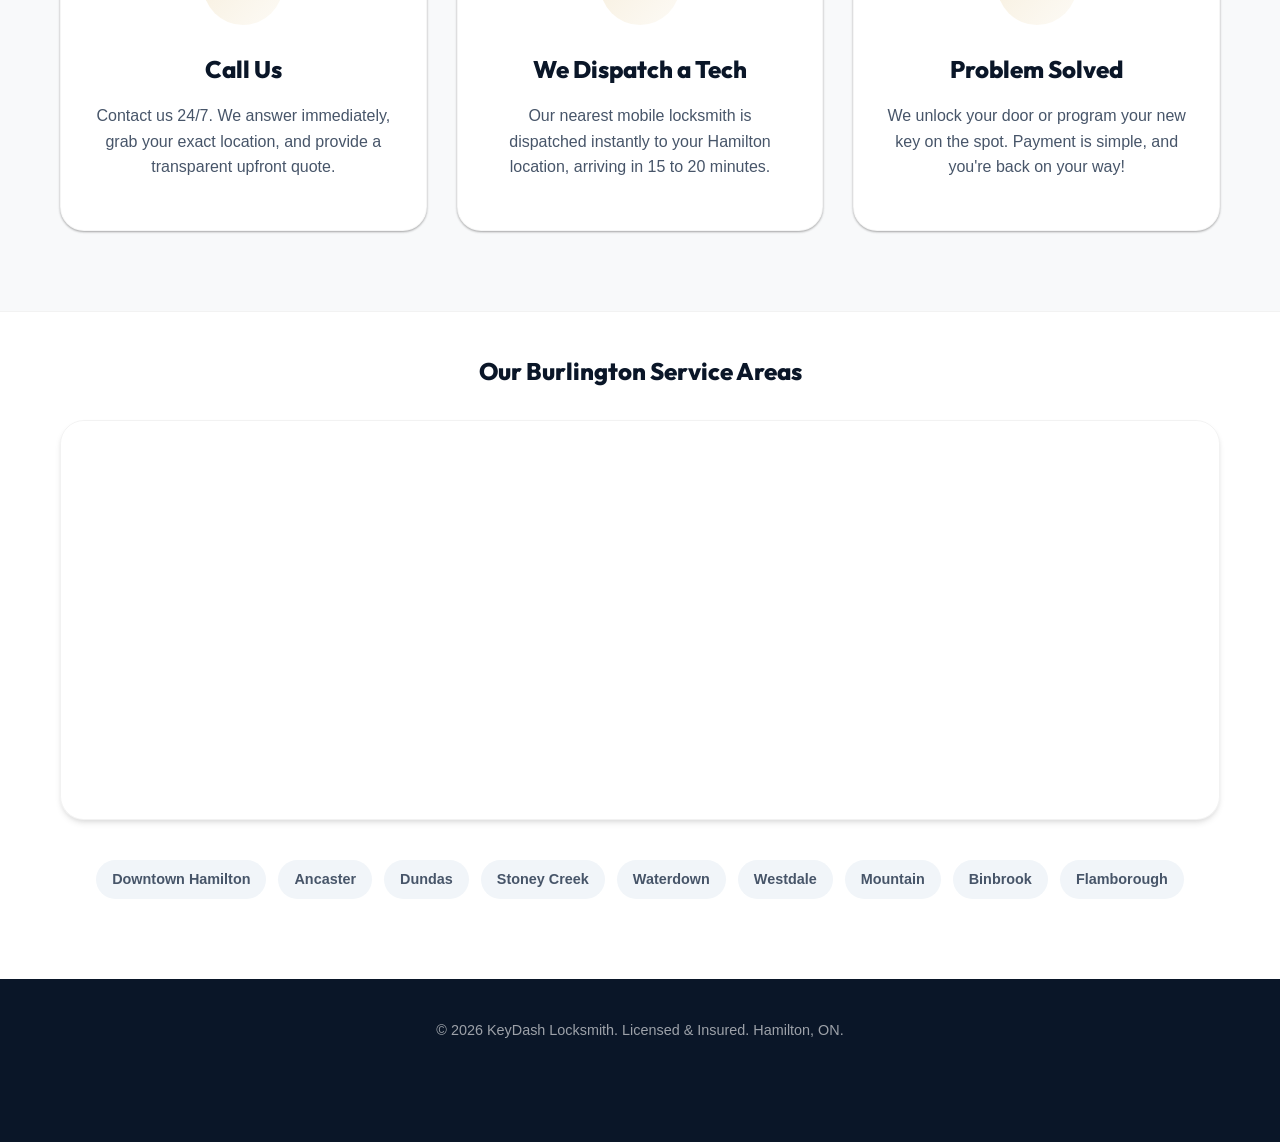
==== commit d6efc195: "fix: correct asset paths for subfolder landing pages" ====
--- a/burlington-locksmith/index.html
+++ b/burlington-locksmith/index.html
@@ -28,7 +28,7 @@
     <title>24/7 Locksmith Burlington, ON | 15-20 Min Response | KeyDash Locksmith</title>
     <meta name="description"
         content="Locked out in Hamilton? KeyDash Locksmith provides 24/7 emergency locksmith services. Home, car, and commercial lockouts with fast local dispatch. Call 365-766-9566 now.">
-    <link rel="stylesheet" href="style.css">
+    <link rel="stylesheet" href="../style.css">
     <link rel="preconnect" href="https://fonts.googleapis.com">
     <link rel="preconnect" href="https://fonts.gstatic.com" crossorigin>
     <link
@@ -39,7 +39,7 @@
       "@context": "https://schema.org",
       "@type": "LocalBusiness",
       "name": "KeyDash Locksmith",
-      "image": "keydashlogo.png",
+      "image": "../keydashlogo.png",
       "@id": "",
       "url": "https://keydashlocksmith.ca",
       "telephone": "+13657669566",
@@ -85,7 +85,7 @@
     <header class="sticky-header">
         <div class="container header-content">
             <div class="logo">
-                <img src="keydashlogo.png" alt="KeyDash Locksmith Logo" class="logo-img">
+                <img src="../keydashlogo.png" alt="KeyDash Locksmith Logo" class="logo-img">
             </div>
             <div class="header-right">
                 <div class="status-badge">
@@ -109,7 +109,7 @@
         <!-- Hero Section -->
         <section class="hero-v2">
             <div class="hero-overlay"></div>
-            <img src="Hamilton-Ont-1.webp" alt="Hamilton city skyline" class="hero-bg-img">
+            <img src="../Hamilton-Ont-1.webp" alt="Hamilton city skyline" class="hero-bg-img">
             <div class="container hero-container">
                 <div class="hero-content">
                     <h1>Locked Out in <span class="accent vibrate-text">Burlington</span>? KeyDash Arrives in <span class="highlight">15 to 20 Minutes</span></h1>
@@ -168,7 +168,7 @@
                     </div>
                     
                     <div style="margin-top: 30px; border-radius: 12px; overflow: hidden; box-shadow: 0 10px 30px rgba(0,0,0,0.15); border: 3px solid rgba(255, 255, 255, 0.9); max-width: 480px;">
-                        <img src="keydash1.png" alt="KeyDash Locksmith Van and Technician" style="width: 100%; display: block; height: auto;">
+                        <img src="../keydash1.png" alt="KeyDash Locksmith Van and Technician" style="width: 100%; display: block; height: auto;">
                     </div>
 
                 </div>
@@ -184,19 +184,19 @@
                 <div class="team-grid">
 
                     <div class="team-item">
-                        <img src="keydash1.webp" alt="KeyDash locksmith technician inside service van" class="team-img" style="position: absolute; top: 0; left: 0; width: 100%; height: 100%; object-fit: cover; object-position: center 22%;">
-                    </div>
-                    <div class="team-item">
-                        <img src="keydash2.webp" alt="KeyDash locksmith beside branded service van" class="team-img" style="position: absolute; top: 0; left: 0; width: 100%; height: 100%; object-fit: cover;">
-                    </div>
-                    <div class="team-item">
-                        <img src="keydashhamilton.webp" alt="KeyDash locksmith fleet parked in Hamilton" class="team-img" style="position: absolute; top: 0; left: 0; width: 100%; height: 100%; object-fit: cover;">
-                    </div>
-                    <div class="team-item">
-                        <img src="keydashguy.webp" alt="KeyDash locksmith technician with service van at night" class="team-img" style="position: absolute; top: 0; left: 0; width: 100%; height: 100%; object-fit: cover;">
-                    </div>
-                    <div class="team-item">
-                        <img src="keydashlogoguy.webp" alt="KeyDash locksmith technician next to branded van" class="team-img" style="position: absolute; top: 0; left: 0; width: 100%; height: 100%; object-fit: cover;">
+                        <img src="../keydash1.webp" alt="KeyDash locksmith technician inside service van" class="team-img" style="position: absolute; top: 0; left: 0; width: 100%; height: 100%; object-fit: cover; object-position: center 22%;">
+                    </div>
+                    <div class="team-item">
+                        <img src="../keydash2.webp" alt="KeyDash locksmith beside branded service van" class="team-img" style="position: absolute; top: 0; left: 0; width: 100%; height: 100%; object-fit: cover;">
+                    </div>
+                    <div class="team-item">
+                        <img src="../keydashhamilton.webp" alt="KeyDash locksmith fleet parked in Hamilton" class="team-img" style="position: absolute; top: 0; left: 0; width: 100%; height: 100%; object-fit: cover;">
+                    </div>
+                    <div class="team-item">
+                        <img src="../keydashguy.webp" alt="KeyDash locksmith technician with service van at night" class="team-img" style="position: absolute; top: 0; left: 0; width: 100%; height: 100%; object-fit: cover;">
+                    </div>
+                    <div class="team-item">
+                        <img src="../keydashlogoguy.webp" alt="KeyDash locksmith technician next to branded van" class="team-img" style="position: absolute; top: 0; left: 0; width: 100%; height: 100%; object-fit: cover;">
                     </div>
                 </div>
             </div>
@@ -230,16 +230,16 @@
                 </div>
                 
                 <div style="text-align: center; margin-bottom: 40px;">
-                    <img src="locksmithgbp.webp" alt="KeyDash Locksmith Google Business Profile" style="max-width: 100%; height: auto; border-radius: 12px; box-shadow: var(--shadow-md);">
+                    <img src="../locksmithgbp.webp" alt="KeyDash Locksmith Google Business Profile" style="max-width: 100%; height: auto; border-radius: 12px; box-shadow: var(--shadow-md);">
                 </div>
 
                 <div style="display: grid; grid-template-columns: repeat(auto-fit, minmax(300px, 1fr)); gap: 24px;">
-                    <img src="Screenshot 2026-03-23 at 16.22.30.png" alt="Customer Review" style="width: 100%; height: auto; border-radius: 12px; box-shadow: var(--shadow-sm);">
-                    <img src="Screenshot 2026-03-23 at 16.22.37.png" alt="Customer Review" style="width: 100%; height: auto; border-radius: 12px; box-shadow: var(--shadow-sm);">
-                    <img src="Screenshot 2026-03-23 at 16.22.46.png" alt="Customer Review" style="width: 100%; height: auto; border-radius: 12px; box-shadow: var(--shadow-sm);">
-                    <img src="review2.webp" alt="Customer Review" style="width: 100%; height: auto; border-radius: 12px; box-shadow: var(--shadow-sm);">
-                    <img src="Screenshot 2026-03-23 at 16.23.09.png" alt="Customer Review" style="width: 100%; height: auto; border-radius: 12px; box-shadow: var(--shadow-sm);">
-                    <img src="reviewlocksmith.webp" alt="Customer Review" style="width: 100%; height: auto; border-radius: 12px; box-shadow: var(--shadow-sm);">
+                    <img src="../Screenshot 2026-03-23 at 16.22.30.png" alt="Customer Review" style="width: 100%; height: auto; border-radius: 12px; box-shadow: var(--shadow-sm);">
+                    <img src="../Screenshot 2026-03-23 at 16.22.37.png" alt="Customer Review" style="width: 100%; height: auto; border-radius: 12px; box-shadow: var(--shadow-sm);">
+                    <img src="../Screenshot 2026-03-23 at 16.22.46.png" alt="Customer Review" style="width: 100%; height: auto; border-radius: 12px; box-shadow: var(--shadow-sm);">
+                    <img src="../review2.webp" alt="Customer Review" style="width: 100%; height: auto; border-radius: 12px; box-shadow: var(--shadow-sm);">
+                    <img src="../Screenshot 2026-03-23 at 16.23.09.png" alt="Customer Review" style="width: 100%; height: auto; border-radius: 12px; box-shadow: var(--shadow-sm);">
+                    <img src="../reviewlocksmith.webp" alt="Customer Review" style="width: 100%; height: auto; border-radius: 12px; box-shadow: var(--shadow-sm);">
                 </div>
             </div>
         </section>
--- a/style.css
+++ b/style.css
@@ -0,0 +1,733 @@
+/* Base Styles & Design Tokens */
+:root {
+    --primary: #0a1628;
+    /* Dark Navy */
+    --accent: #d4a84b;
+    /* Gold */
+    --accent-hover: #b98e39;
+    --bg-light: #f8f9fa;
+    --white: #ffffff;
+    --text-main: #0a1628;
+    --text-light: #475569;
+    --success: #22c55e;
+    --shadow-sm: 0 1px 3px rgba(0, 0, 0, 0.12), 0 1px 2px rgba(0, 0, 0, 0.24);
+    --shadow-md: 0 4px 6px -1px rgba(0, 0, 0, 0.1), 0 2px 4px -1px rgba(0, 0, 0, 0.06);
+    --shadow-lg: 0 10px 15px -3px rgba(0, 0, 0, 0.1), 0 4px 6px -2px rgba(0, 0, 0, 0.05);
+    --transition: all 0.3s cubic-bezier(0.4, 0, 0.2, 1);
+}
+
+* {
+    margin: 0;
+    padding: 0;
+    box-sizing: border-box;
+}
+
+body {
+    font-family: 'Inter', sans-serif;
+    color: var(--text-main);
+    background-color: var(--white);
+    line-height: 1.6;
+    overflow-x: hidden;
+}
+
+h1,
+h2,
+h3 {
+    font-family: 'Outfit', sans-serif;
+    font-weight: 800;
+}
+
+.container {
+    max-width: 1200px;
+    margin: 0 auto;
+    padding: 0 20px;
+}
+
+.accent {
+    color: var(--accent);
+}
+
+.highlight {
+    color: var(--accent);
+    text-decoration: underline;
+    text-underline-offset: 4px;
+}
+
+/* Sticky Header */
+.sticky-header {
+    position: sticky;
+    top: 0;
+    z-index: 1000;
+    background: rgba(255, 255, 255, 0.95);
+    backdrop-filter: blur(10px);
+    border-bottom: 1px solid rgba(0, 0, 0, 0.05);
+    padding: 12px 0;
+    box-shadow: var(--shadow-sm);
+}
+
+.header-content {
+    display: flex;
+    justify-content: space-between;
+    align-items: center;
+}
+
+.logo {
+    display: flex;
+    align-items: center;
+    gap: 12px;
+}
+
+.logo-img {
+    height: 55px;
+    width: auto;
+}
+
+
+.header-right {
+    display: flex;
+    align-items: center;
+    gap: 20px;
+}
+
+.status-badge {
+    display: flex;
+    align-items: center;
+    gap: 8px;
+    background: #eef2ff;
+    padding: 6px 12px;
+    border-radius: 50px;
+    font-size: 0.85rem;
+    font-weight: 600;
+    color: var(--primary);
+}
+
+.pulse-dot {
+    width: 8px;
+    height: 8px;
+    background-color: var(--success);
+    border-radius: 50%;
+    position: relative;
+}
+
+.pulse-dot::after {
+    content: '';
+    position: absolute;
+    width: 100%;
+    height: 100%;
+    background-color: var(--success);
+    border-radius: 50%;
+    animation: pulse 2s infinite;
+}
+
+@keyframes pulse {
+    0% {
+        transform: scale(1);
+        opacity: 1;
+    }
+
+    100% {
+        transform: scale(3);
+        opacity: 0;
+    }
+}
+
+.phone-link {
+    display: flex;
+    align-items: center;
+    gap: 8px;
+    color: var(--primary);
+    text-decoration: none;
+    font-weight: 700;
+    font-size: 1.1rem;
+}
+
+/* Buttons */
+.btn {
+    display: inline-flex;
+    align-items: center;
+    justify-content: center;
+    gap: 10px;
+    padding: 14px 28px;
+    border-radius: 12px;
+    font-weight: 700;
+    text-decoration: none;
+    transition: var(--transition);
+    cursor: pointer;
+    border: none;
+}
+
+.btn-primary {
+    background-color: var(--accent);
+    color: var(--white);
+    box-shadow: 0 4px 14px 0 rgba(212, 168, 75, 0.39);
+}
+
+.btn-primary:hover {
+    background-color: var(--accent-hover);
+    transform: translateY(-2px);
+    box-shadow: 0 6px 20px rgba(212, 168, 75, 0.45);
+}
+
+/* Icons */
+.phone-icon {
+    width: 20px;
+    height: 20px;
+}
+
+@keyframes ring {
+    0% {
+        transform: rotate(0deg);
+    }
+
+    10% {
+        transform: rotate(15deg);
+    }
+
+    20% {
+        transform: rotate(-15deg);
+    }
+
+    30% {
+        transform: rotate(15deg);
+    }
+
+    40% {
+        transform: rotate(-15deg);
+    }
+
+    50% {
+        transform: rotate(0deg);
+    }
+
+    100% {
+        transform: rotate(0deg);
+    }
+}
+
+.ring-animation {
+    animation: ring 2s infinite;
+}
+
+/* Hero Section V2 */
+.hero-v2 {
+    position: relative;
+    min-height: 700px;
+    display: flex;
+    align-items: center;
+    justify-content: center;
+    overflow: hidden;
+    padding: 100px 0;
+}
+
+.hero-bg-img {
+    position: absolute;
+    top: 0;
+    left: 0;
+    width: 100%;
+    height: 100%;
+    object-fit: cover;
+    z-index: -2;
+}
+
+.hero-overlay {
+    position: absolute;
+    top: 0;
+    left: 0;
+    width: 100%;
+    height: 100%;
+    background: linear-gradient(to right, rgba(255, 255, 255, 0.85) 0%, rgba(255, 255, 255, 0.6) 50%, rgba(255, 255, 255, 0.2) 100%);
+    z-index: -1;
+}
+
+.hero-container {
+    position: relative;
+    z-index: 10;
+}
+
+.hero-content {
+    max-width: 650px;
+    text-align: left;
+    margin: 0;
+}
+
+.hero-content h1 {
+    font-size: 3.8rem;
+    line-height: 1.1;
+    margin-bottom: 25px;
+    color: var(--primary);
+}
+
+.hero-v2 .highlight {
+    background: linear-gradient(120deg, rgba(212, 168, 75, 0.2) 0%, rgba(212, 168, 75, 0.2) 100%);
+    padding: 0 4px;
+    text-decoration: none;
+}
+
+@keyframes subtle-vibrate {
+    0%, 100% { transform: translateX(0); }
+    10% { transform: translateX(-1px) rotate(-1deg); }
+    20% { transform: translateX(1px) rotate(1deg); }
+    30% { transform: translateX(-2px) rotate(0deg); }
+    40% { transform: translateX(2px) rotate(1deg); }
+    50% { transform: translateX(-1px) rotate(-1deg); }
+    60% { transform: translateX(1px) rotate(0deg); }
+    70%, 100% { transform: translateX(0); }
+}
+
+.vibrate-text {
+    display: inline-block;
+    animation: subtle-vibrate 2s infinite ease-in-out;
+}
+
+.hero-subtext {
+    font-size: 1.35rem;
+    color: var(--text-light);
+    margin-bottom: 45px;
+    font-weight: 500;
+}
+
+.btn-hero {
+    font-size: 1.25rem;
+    padding: 18px 40px;
+}
+
+/* Trust Strip */
+.trust-strip {
+    background: var(--primary);
+    padding: 40px 0;
+    color: var(--white);
+}
+
+.grid-4 {
+    display: grid;
+    grid-template-columns: repeat(4, 1fr);
+    gap: 20px;
+}
+
+.trust-item {
+    text-align: center;
+}
+
+.trust-icon {
+    font-size: 2rem;
+    margin-bottom: 10px;
+}
+
+.trust-text {
+    font-weight: 600;
+    font-size: 0.9rem;
+}
+
+/* Reviews */
+.reviews {
+    padding: 80px 0;
+    background: var(--bg-light);
+}
+
+.section-header {
+    text-align: center;
+    margin-bottom: 50px;
+}
+
+.section-header h2 {
+    font-size: 2.5rem;
+    margin-bottom: 10px;
+}
+
+.rating-summary {
+    display: flex;
+    align-items: center;
+    justify-content: center;
+    gap: 10px;
+}
+
+.stars {
+    color: var(--accent);
+    font-size: 1.5rem;
+}
+
+.stars.small {
+    font-size: 1.1rem;
+}
+
+.score {
+    font-weight: 700;
+    color: var(--text-light);
+}
+
+.review-grid {
+    display: grid;
+    grid-template-columns: repeat(3, 1fr);
+    gap: 30px;
+}
+
+.review-card {
+    background: var(--white);
+    padding: 30px;
+    border-radius: 20px;
+    box-shadow: var(--shadow-md);
+    transition: var(--transition);
+    border: 1px solid rgba(0, 0, 0, 0.03);
+    position: relative;
+}
+
+.review-card::before {
+    content: "G";
+    position: absolute;
+    top: 20px;
+    right: 20px;
+    width: 24px;
+    height: 24px;
+    background: #4285F4;
+    color: white;
+    border-radius: 50%;
+    display: flex;
+    align-items: center;
+    justify-content: center;
+    font-weight: 900;
+    font-size: 14px;
+}
+
+.review-card:hover {
+    transform: translateY(-5px);
+    box-shadow: var(--shadow-lg);
+}
+
+.review-quote {
+    font-style: italic;
+    margin: 20px 0;
+    color: var(--text-light);
+}
+
+.reviewer {
+    font-weight: 700;
+    font-size: 0.9rem;
+}
+
+/* Services */
+.services {
+    padding: 80px 0;
+}
+
+.services-grid {
+    display: grid;
+    grid-template-columns: repeat(4, 1fr);
+    gap: 20px;
+}
+
+.service-card {
+    background: var(--white);
+    padding: 40px 20px;
+    border-radius: 24px;
+    text-align: center;
+    box-shadow: var(--shadow-sm);
+    border: 1px solid rgba(0, 0, 0, 0.05);
+    transition: var(--transition);
+}
+
+.service-card:hover {
+    transform: translateY(-5px);
+    box-shadow: var(--shadow-md);
+    border-color: var(--accent);
+}
+
+.service-icon {
+    font-size: 3rem;
+    margin-bottom: 20px;
+}
+
+.service-card h3 {
+    font-size: 1.25rem;
+}
+
+/* Stats Section */
+.stats {
+    background: var(--bg-light);
+    padding: 60px 0;
+    text-align: center;
+}
+
+.grid-3 {
+    display: grid;
+    grid-template-columns: repeat(3, 1fr);
+    gap: 40px;
+}
+
+.stat-value {
+    font-family: 'Outfit', sans-serif;
+    font-size: 3rem;
+    font-weight: 800;
+    color: var(--accent);
+    line-height: 1;
+}
+
+.stat-label {
+    font-weight: 600;
+    color: var(--text-light);
+    margin-top: 10px;
+}
+
+/* Final CTA */
+.final-cta {
+    padding: 100px 0;
+    text-align: center;
+}
+
+.final-cta h2 {
+    font-size: 3rem;
+    margin-bottom: 20px;
+}
+
+.final-cta p {
+    font-size: 1.25rem;
+    color: var(--text-light);
+    margin-bottom: 40px;
+}
+
+/* Service Area Tags */
+.service-areas {
+    padding: 40px 0 80px;
+    border-top: 1px solid rgba(0, 0, 0, 0.05);
+    text-align: center;
+}
+
+.service-areas h3 {
+    margin-bottom: 30px;
+    font-size: 1.5rem;
+}
+
+.tags {
+    display: flex;
+    flex-wrap: wrap;
+    justify-content: center;
+    gap: 12px;
+}
+
+.tag {
+    background: #f1f5f9;
+    padding: 8px 16px;
+    border-radius: 50px;
+    font-size: 0.9rem;
+    font-weight: 600;
+    color: var(--text-light);
+}
+
+/* Team Gallery */
+.team-gallery {
+    padding: 80px 0;
+    background: var(--bg-light);
+}
+
+.team-grid {
+    display: grid;
+    grid-template-columns: repeat(3, 1fr);
+    gap: 20px;
+}
+
+.team-item {
+    position: relative;
+    border-radius: 20px;
+    overflow: hidden;
+    aspect-ratio: 4/3;
+    box-shadow: var(--shadow-md);
+    transition: var(--transition);
+}
+
+.team-img {
+    width: 100%;
+    height: 100%;
+    object-fit: cover;
+    display: block;
+    transition: var(--transition);
+}
+
+.team-overlay {
+    position: absolute;
+    bottom: 0;
+    left: 0;
+    right: 0;
+    background: linear-gradient(to top, rgba(10, 22, 40, 0.9), transparent);
+    padding: 20px;
+    color: var(--white);
+    font-weight: 700;
+    font-size: 1rem;
+    opacity: 0;
+    transform: translateY(10px);
+    transition: var(--transition);
+    display: flex;
+    align-items: flex-end;
+}
+
+.team-item:hover .team-overlay {
+    opacity: 1;
+    transform: translateY(0);
+}
+
+.team-item:hover .team-img {
+    transform: scale(1.05);
+}
+
+.map-container {
+    width: 100%;
+    height: 400px;
+    border-radius: 24px;
+    overflow: hidden;
+    margin-bottom: 40px;
+    box-shadow: var(--shadow-md);
+    border: 1px solid rgba(0, 0, 0, 0.05);
+}
+
+.map-container iframe {
+    width: 100%;
+    height: 100%;
+    border: none;
+}
+
+/* Footer */
+footer {
+    padding: 40px 0 100px;
+    text-align: center;
+    background: var(--primary);
+    color: rgba(255, 255, 255, 0.6);
+    font-size: 0.9rem;
+}
+
+/* Mobile Sticky Bar */
+.mobile-cta-bar {
+    position: fixed;
+    bottom: 0;
+    left: 0;
+    right: 0;
+    background: var(--white);
+    padding: 15px 20px 25px;
+    box-shadow: 0 -10px 25px rgba(0, 0, 0, 0.1);
+    z-index: 2000;
+    display: none;
+}
+
+.btn-full {
+    width: 100%;
+}
+
+/* Responsive Styles */
+@media (max-width: 991px) {
+
+    .grid-4,
+    .services-grid,
+    .team-grid {
+        grid-template-columns: repeat(2, 1fr);
+    }
+}
+
+@media (max-width: 768px) {
+    .hero-v2 {
+        min-height: auto;
+        padding: 30px 0 70px;
+    }
+
+    .hero-bg-img {
+        opacity: 0.3;
+    }
+
+    .hero-overlay {
+        background: rgba(255, 255, 255, 0.7);
+    }
+
+    .hero-content {
+        text-align: center;
+        max-width: 100%;
+    }
+
+    .hero-content h1 {
+        font-size: 2.5rem;
+    }
+
+    .btn-hero {
+        font-size: 1rem;
+        padding: 12px 18px;
+        gap: 8px;
+        white-space: nowrap;
+    }
+
+    .btn-hero .phone-icon {
+        width: 18px;
+        height: 18px;
+    }
+
+    .section-header h2 {
+        font-size: 2rem;
+    }
+
+    .review-grid {
+        grid-template-columns: 1fr;
+    }
+
+    .grid-3 {
+        display: flex;
+        flex-wrap: nowrap;
+        justify-content: space-between;
+        align-items: flex-start;
+        gap: 12px;
+    }
+
+    .stat-item {
+        flex: 1 1 0;
+        min-width: 0;
+    }
+
+    .stat-value {
+        font-size: clamp(1.9rem, 6vw, 2.4rem);
+        line-height: 1.05;
+    }
+
+    .stat-label {
+        font-size: 0.9rem;
+        line-height: 1.25;
+    }
+
+    .mobile-cta-bar {
+        display: block;
+    }
+
+    .header-right .status-badge {
+        display: none;
+    }
+
+    .sticky-header {
+        padding: 15px 0;
+    }
+
+    .logo-img {
+        height: 45px;
+    }
+
+    footer {
+        padding-bottom: 120px;
+    }
+}
+
+@media (max-width: 480px) {
+    .grid-4 {
+        grid-template-columns: 1fr;
+    }
+
+    .services-grid,
+    .team-grid {
+        grid-template-columns: 1fr;
+    }
+
+    .hero-v2 {
+        padding: 20px 0 60px;
+    }
+
+    .hero-content h1 {
+        font-size: 2.1rem;
+        margin-bottom: 16px;
+    }
+
+    .btn-hero {
+        font-size: 0.92rem;
+        padding: 10px 14px;
+        border-radius: 10px;
+    }
+}
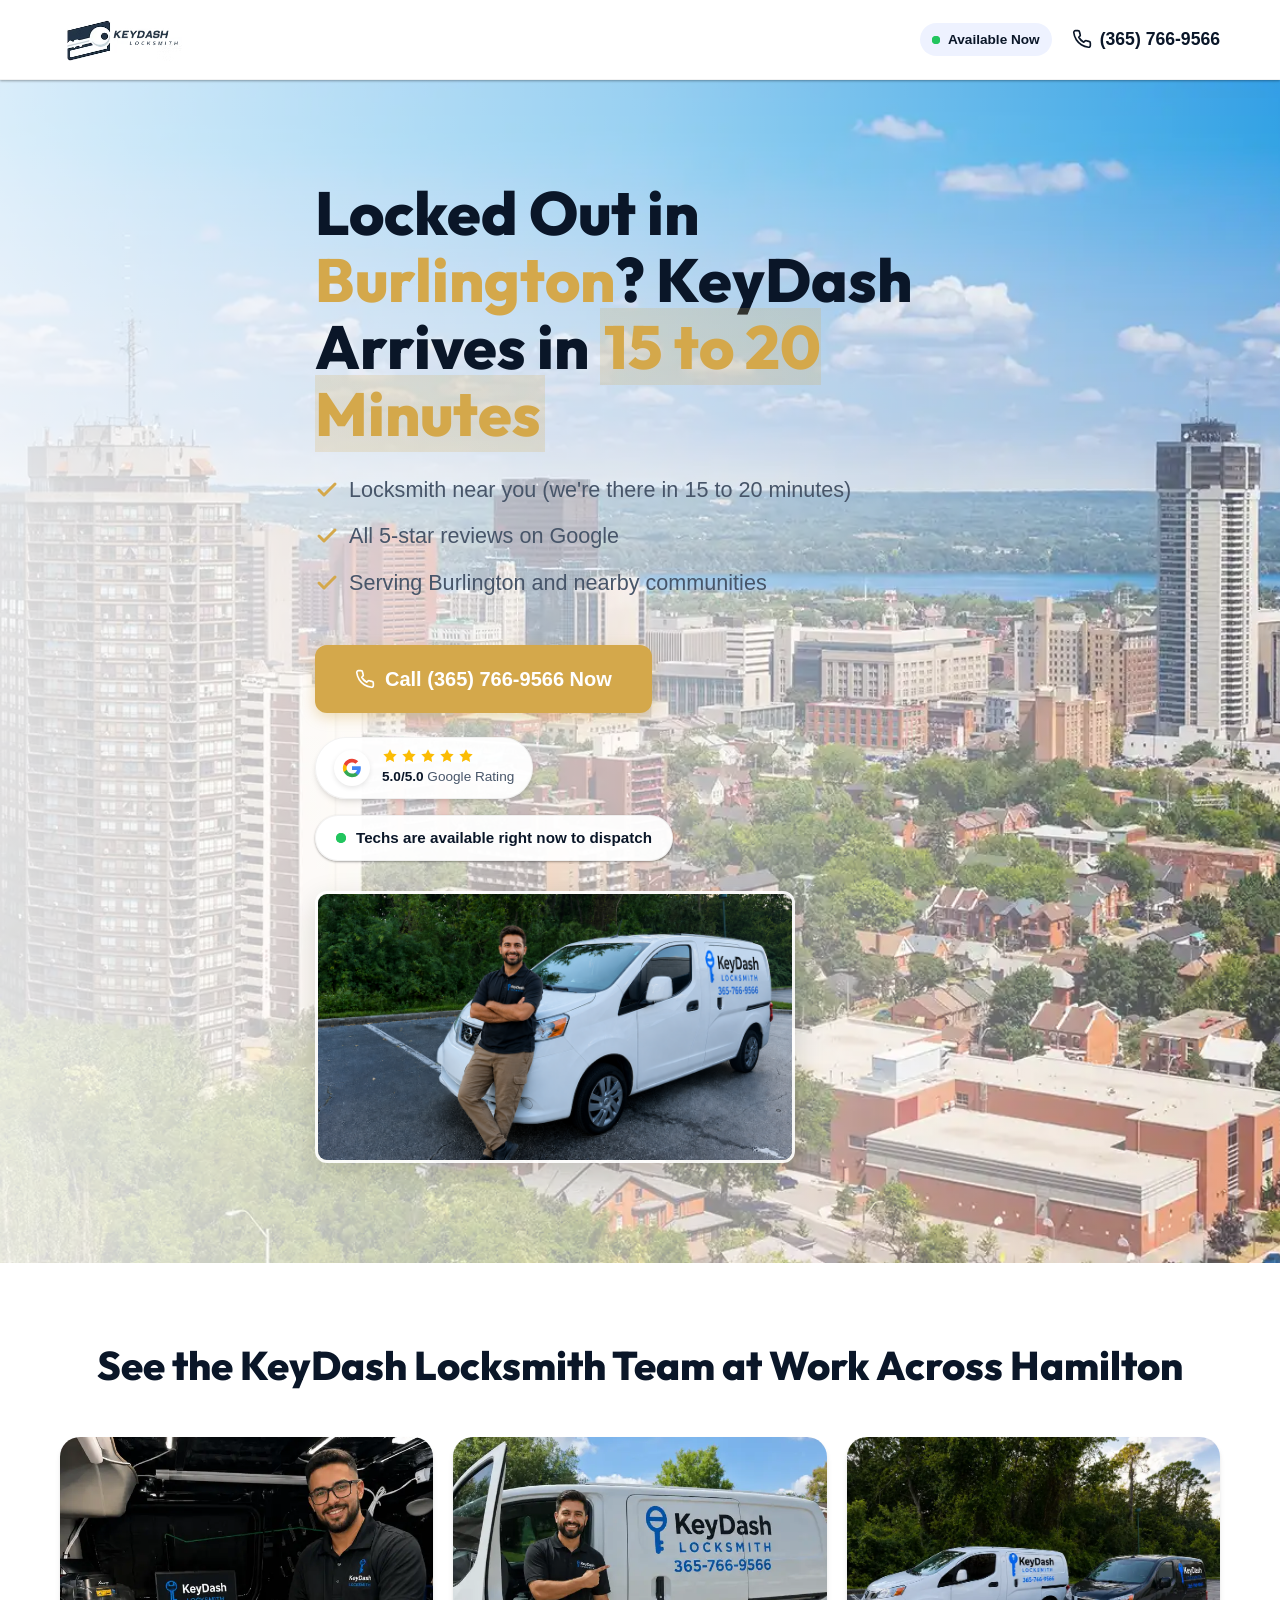
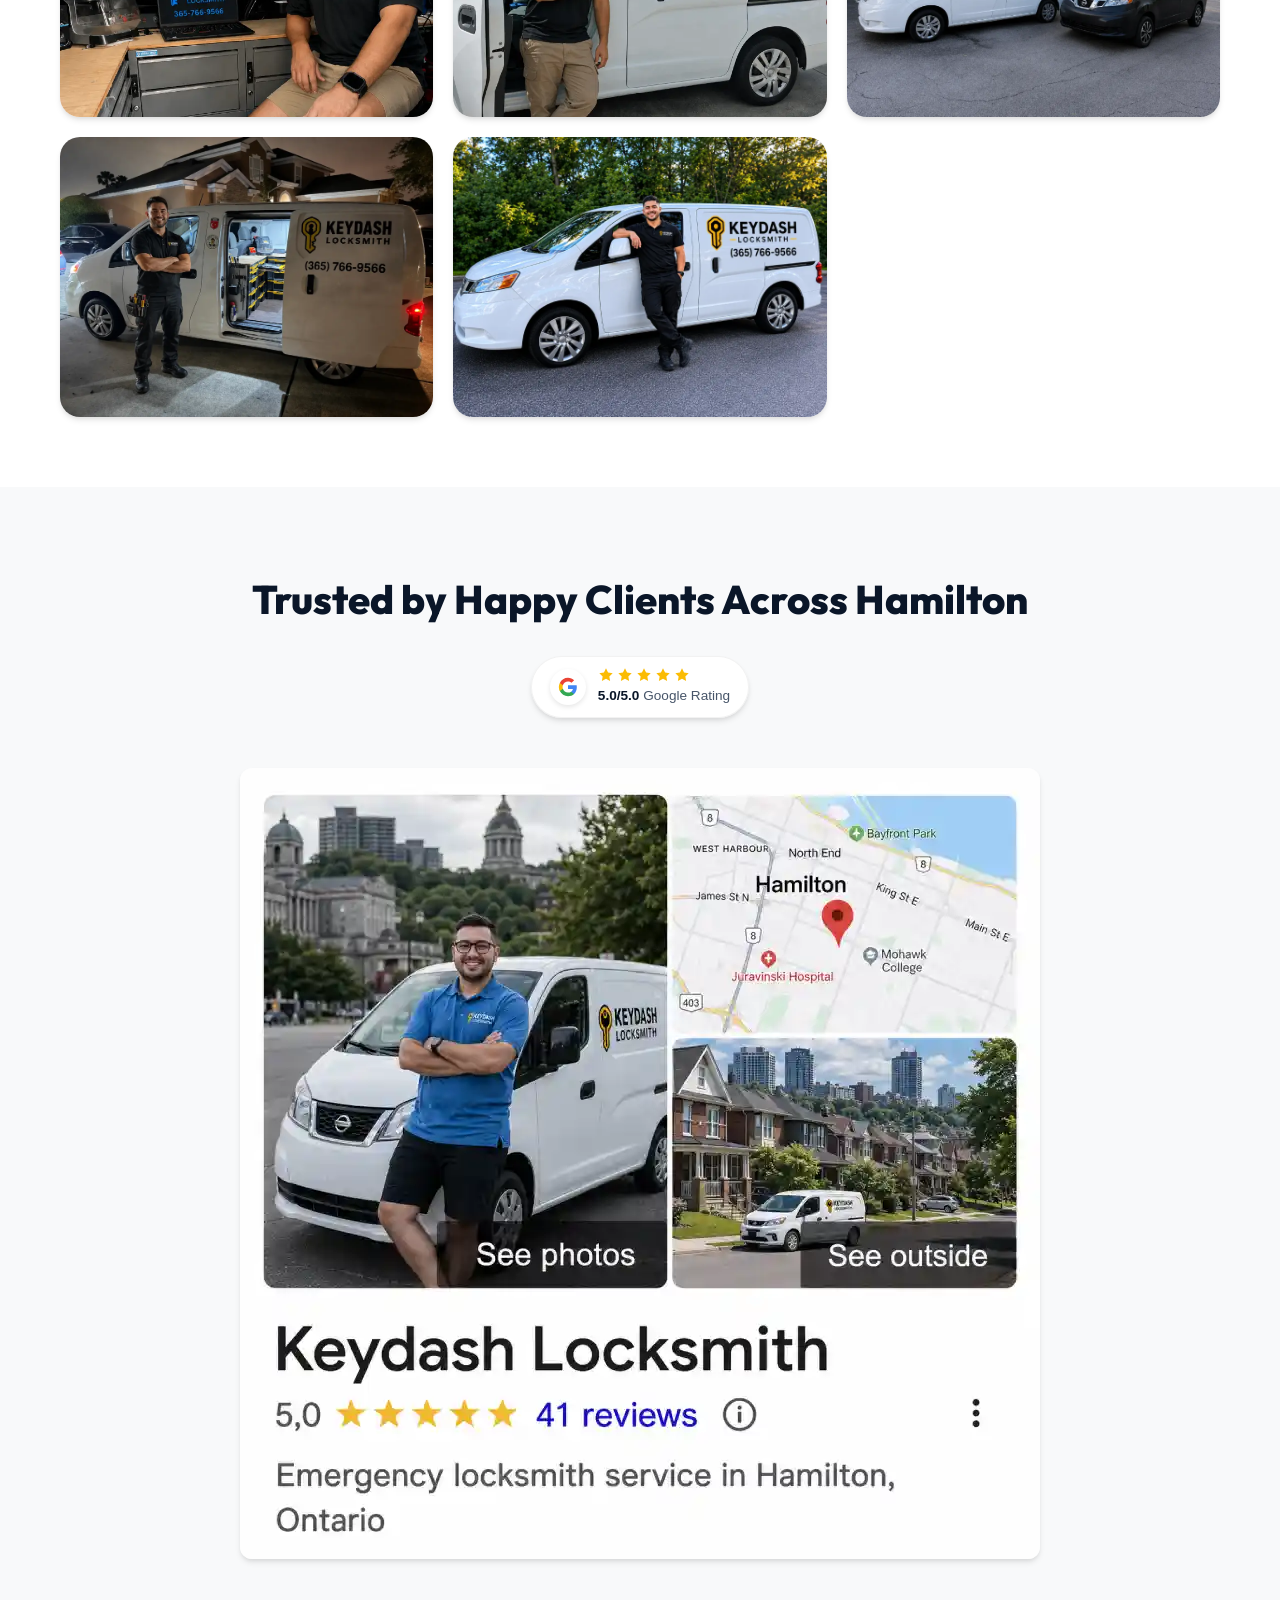
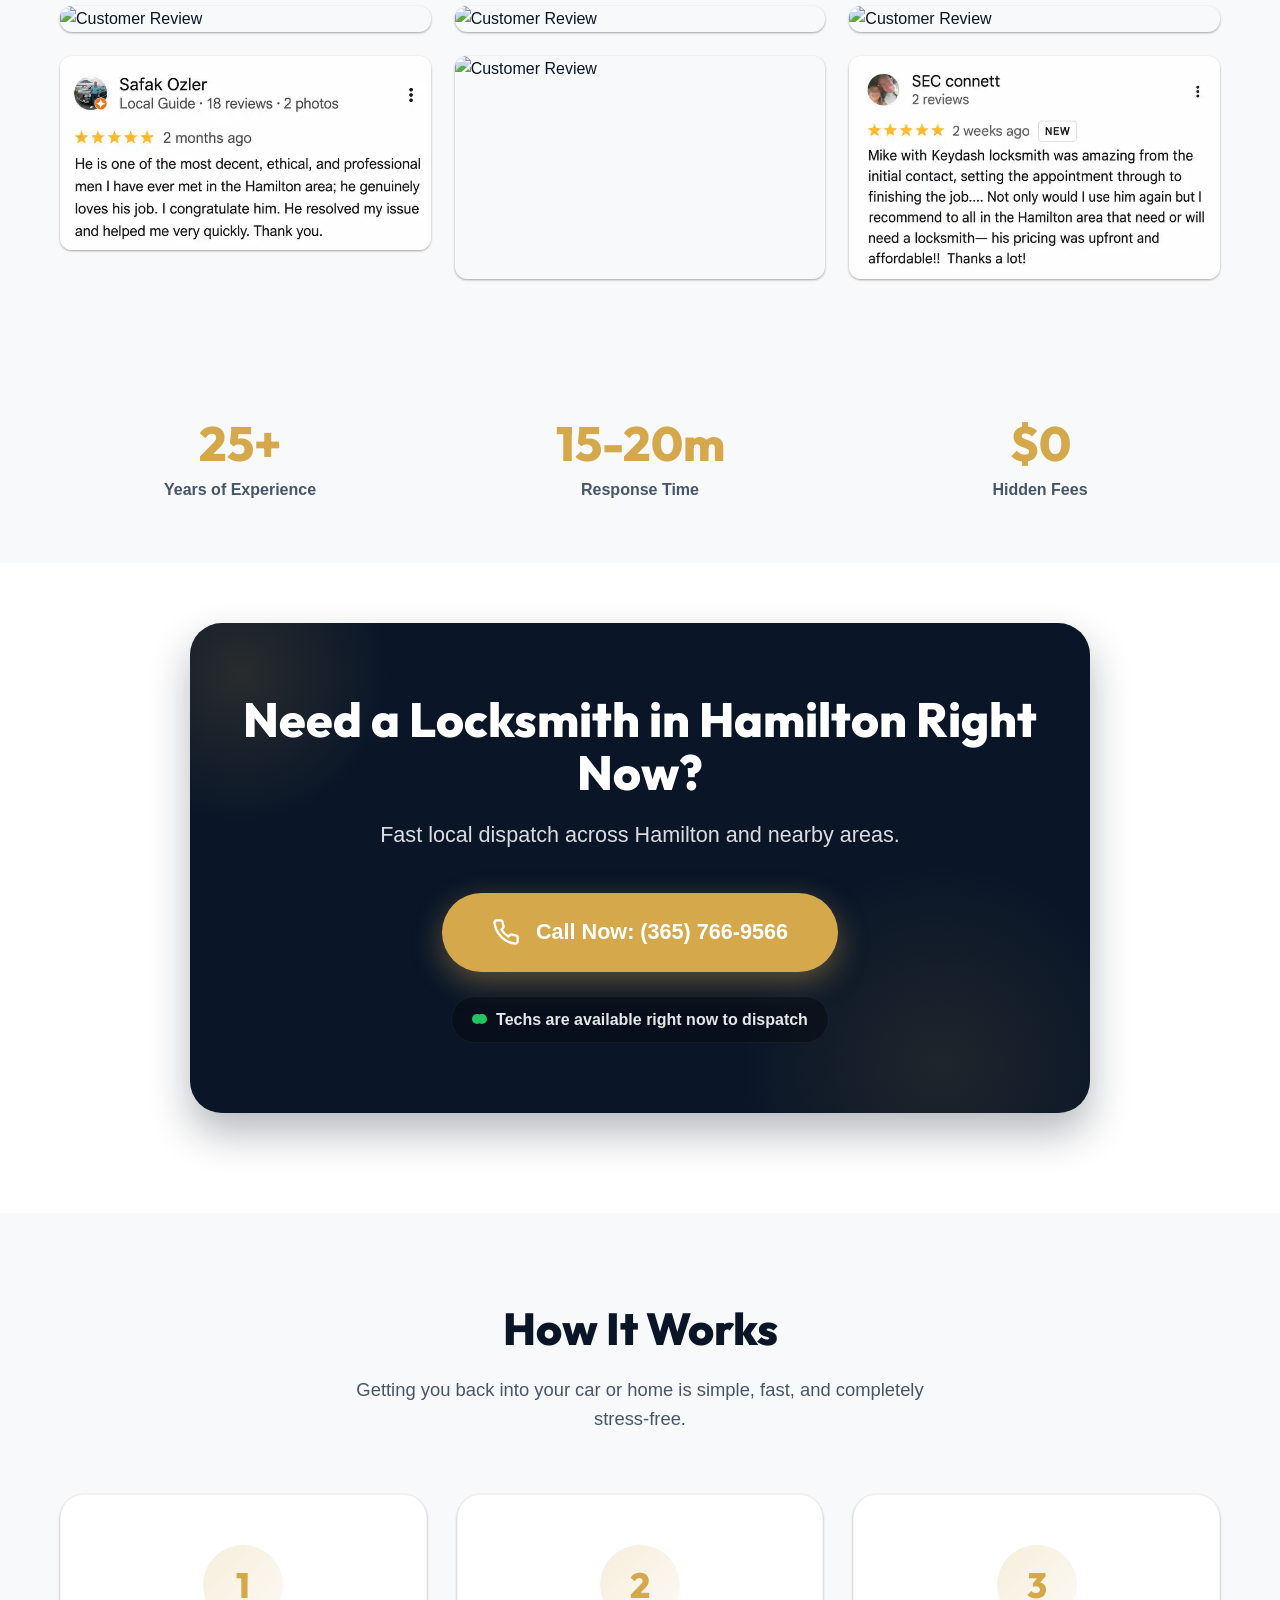
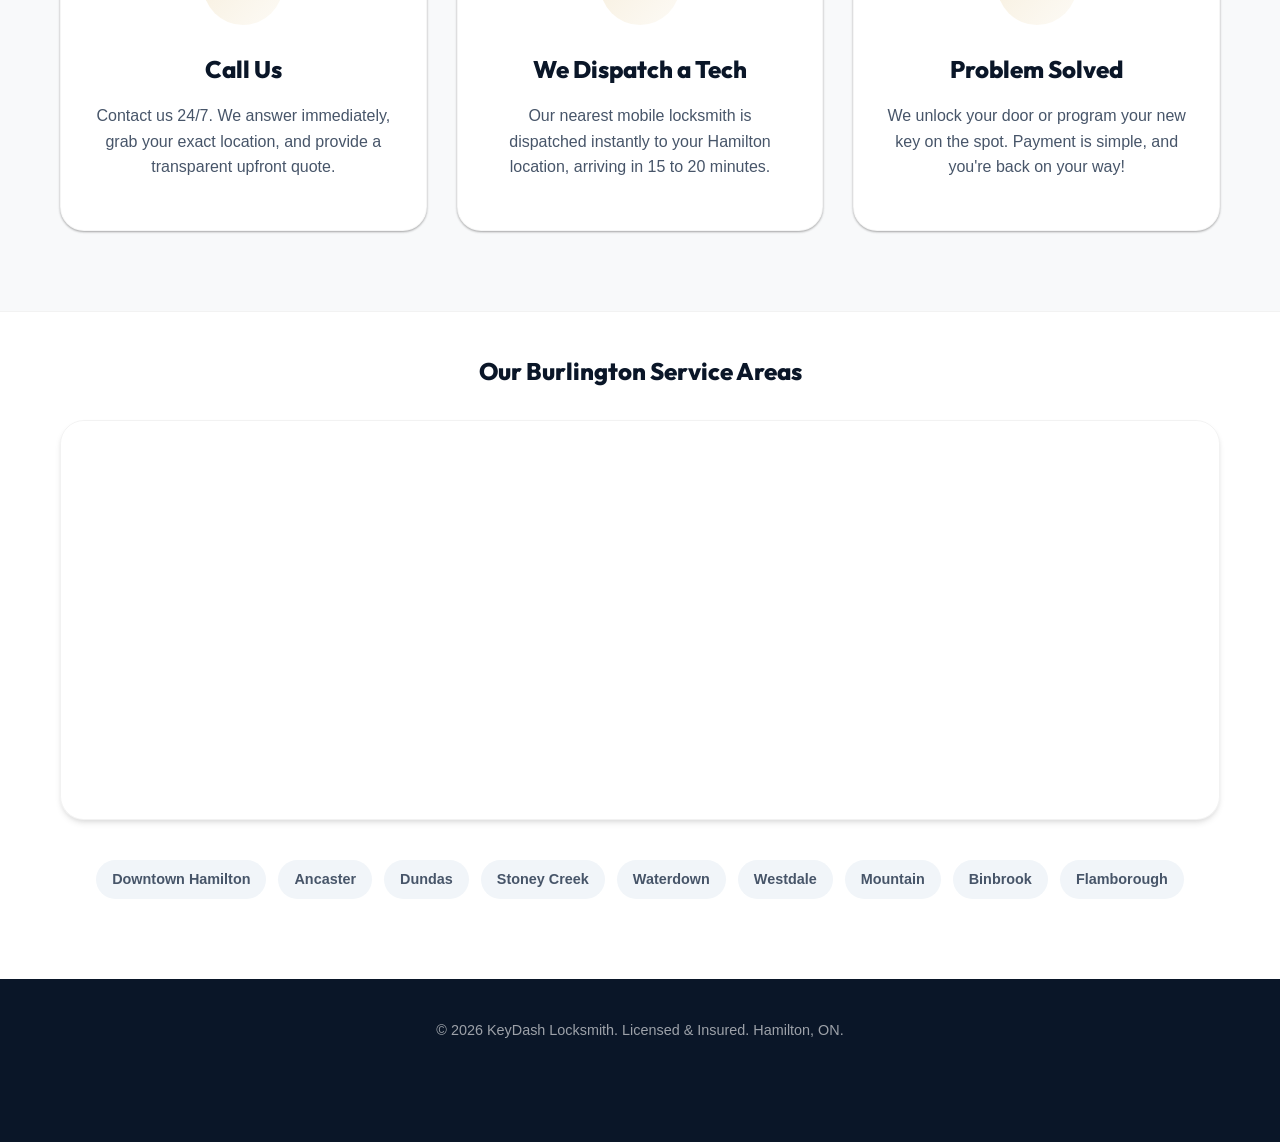
==== commit 2bb9084b: "chore: update call conversion tag and add onclick tracking to phone links" ====
--- a/burlington-locksmith/index.html
+++ b/burlington-locksmith/index.html
@@ -7,7 +7,7 @@
 new Date().getTime(),event:'gtm.js'});var f=d.getElementsByTagName(s)[0],
 j=d.createElement(s),dl=l!='dataLayer'?'&l='+l:'';j.async=true;j.src=
 'https://www.googletagmanager.com/gtm.js?id='+i+dl;f.parentNode.insertBefore(j,f);
-})(window,document,'script','dataLayer','GTM-WR5F8MZR');</script>
+})(window,document,'script','dataLayer','GTM-5M77ZGSC');</script>
 <!-- End Google Tag Manager -->
 <!-- Google tag (gtag.js) -->
 <script async src="https://www.googletagmanager.com/gtag/js?id=AW-16902794278"></script>
@@ -19,15 +19,15 @@
   gtag('config', 'AW-16902794278');
 </script>
 <script>
-  gtag('config', 'AW-16902794278/N-TGCMrBkIscEKbY8Ps-', {
-    'phone_conversion_number': '365-766-9566'
+  gtag('config', 'AW-18109923415/ufHiCMu3xLYcENeAvrtD', {
+    'phone_conversion_number': '(365) 766-9566'
   });
 </script>
     <meta charset="UTF-8">
     <meta name="viewport" content="width=device-width, initial-scale=1.0">
     <title>24/7 Locksmith Burlington, ON | 15-20 Min Response | KeyDash Locksmith</title>
     <meta name="description"
-        content="Locked out in Hamilton? KeyDash Locksmith provides 24/7 emergency locksmith services. Home, car, and commercial lockouts with fast local dispatch. Call 365-766-9566 now.">
+        content="Locked out in Hamilton? KeyDash Locksmith provides 24/7 emergency locksmith services. Home, car, and commercial lockouts with fast local dispatch. Call (365) 766-9566 now.">
     <link rel="stylesheet" href="../style.css">
     <link rel="preconnect" href="https://fonts.googleapis.com">
     <link rel="preconnect" href="https://fonts.gstatic.com" crossorigin>
@@ -78,7 +78,7 @@
 
 <body>
 <!-- Google Tag Manager (noscript) -->
-<noscript><iframe src="https://www.googletagmanager.com/ns.html?id=GTM-WR5F8MZR"
+<noscript><iframe src="https://www.googletagmanager.com/ns.html?id=GTM-5M77ZGSC"
 height="0" width="0" style="display:none;visibility:hidden"></iframe></noscript>
 <!-- End Google Tag Manager (noscript) -->
     <!-- Sticky Header -->
@@ -92,14 +92,14 @@
                     <span class="pulse-dot"></span>
                     Available Now
                 </div>
-                <a href="tel:365-766-9566" class="phone-link">
+                <a href="tel:365-766-9566" onclick="gtag('event', 'conversion', {'send_to': 'AW-18109923415/ufHiCMu3xLYcENeAvrtD'});" class="phone-link">
                     <svg class="phone-icon" viewBox="0 0 24 24" fill="none" stroke="currentColor" stroke-width="2"
                         stroke-linecap="round" stroke-linejoin="round">
                         <path
                             d="M22 16.92v3a2 2 0 0 1-2.18 2 19.79 19.79 0 0 1-8.63-3.07 19.5 19.5 0 0 1-6-6 19.79 19.79 0 0 1-3.07-8.67A2 2 0 0 1 4.11 2h3a2 2 0 0 1 2 1.72 12.84 12.84 0 0 0 .7 2.81 2 2 0 0 1-.45 2.11L8.09 9.91a16 16 0 0 0 6 6l1.27-1.27a2 2 0 0 1 2.11-.45 12.84 12.84 0 0 0 2.81.7A2 2 0 0 1 22 16.92z">
                         </path>
                     </svg>
-                    365-766-9566
+                    (365) 766-9566
                 </a>
             </div>
         </div>
@@ -127,14 +127,14 @@
                             Serving Burlington and nearby communities
                         </li>
                     </ul>
-                    <a href="tel:365-766-9566" class="btn btn-primary btn-hero">
+                    <a href="tel:365-766-9566" onclick="gtag('event', 'conversion', {'send_to': 'AW-18109923415/ufHiCMu3xLYcENeAvrtD'});" class="btn btn-primary btn-hero">
                         <svg class="phone-icon ring-animation" viewBox="0 0 24 24" fill="none" stroke="currentColor"
                             stroke-width="2" stroke-linecap="round" stroke-linejoin="round">
                             <path
                                 d="M22 16.92v3a2 2 0 0 1-2.18 2 19.79 19.79 0 0 1-8.63-3.07 19.5 19.5 0 0 1-6-6 19.79 19.79 0 0 1-3.07-8.67A2 2 0 0 1 4.11 2h3a2 2 0 0 1 2 1.72 12.84 12.84 0 0 0 .7 2.81 2 2 0 0 1-.45 2.11L8.09 9.91a16 16 0 0 0 6 6l1.27-1.27a2 2 0 0 1 2.11-.45 12.84 12.84 0 0 0 2.81.7A2 2 0 0 1 22 16.92z">
                             </path>
                         </svg>
-                        Call 365-766-9566 Now
+                        Call (365) 766-9566 Now
                     </a>
                     
                     <div style="margin-top: 24px;">
@@ -277,14 +277,14 @@
                 <p style="color: rgba(255, 255, 255, 0.85); position: relative; z-index: 2; max-width: 600px; margin: 0 auto 40px auto; font-size: 1.35rem;">Fast local dispatch across Hamilton and nearby areas.</p>
                 
                 <div style="position: relative; z-index: 2; display: flex; flex-direction: column; align-items: center; gap: 24px;">
-                    <a href="tel:365-766-9566" class="btn btn-primary btn-large" style="padding: 22px 50px; border-radius: 50px; display: inline-flex; align-items: center; gap: 16px; box-shadow: 0 10px 30px rgba(212, 168, 75, 0.4); font-size: 1.35rem;">
+                    <a href="tel:365-766-9566" onclick="gtag('event', 'conversion', {'send_to': 'AW-18109923415/ufHiCMu3xLYcENeAvrtD'});" class="btn btn-primary btn-large" style="padding: 22px 50px; border-radius: 50px; display: inline-flex; align-items: center; gap: 16px; box-shadow: 0 10px 30px rgba(212, 168, 75, 0.4); font-size: 1.35rem;">
                         <svg class="phone-icon ring-animation" viewBox="0 0 24 24" fill="none" stroke="currentColor"
                             stroke-width="2" stroke-linecap="round" stroke-linejoin="round" style="width: 28px; height: 28px;">
                             <path
                                 d="M22 16.92v3a2 2 0 0 1-2.18 2 19.79 19.79 0 0 1-8.63-3.07 19.5 19.5 0 0 1-6-6 19.79 19.79 0 0 1-3.07-8.67A2 2 0 0 1 4.11 2h3a2 2 0 0 1 2 1.72 12.84 12.84 0 0 0 .7 2.81 2 2 0 0 1-.45 2.11L8.09 9.91a16 16 0 0 0 6 6l1.27-1.27a2 2 0 0 1 2.11-.45 12.84 12.84 0 0 0 2.81.7A2 2 0 0 1 22 16.92z">
                             </path>
                         </svg>
-                        Call Now: 365-766-9566
+                        Call Now: (365) 766-9566
                     </a>
                     
                     <div style="display: flex; align-items: center; gap: 10px; background: rgba(0, 0, 0, 0.3); padding: 10px 20px; border-radius: 50px; border: 1px solid rgba(255,255,255,0.05);">
@@ -362,14 +362,14 @@
 
     <!-- Mobile Sticky CTA Bar -->
     <div class="mobile-cta-bar">
-        <a href="tel:365-766-9566" class="btn btn-primary btn-full">
+        <a href="tel:365-766-9566" onclick="gtag('event', 'conversion', {'send_to': 'AW-18109923415/ufHiCMu3xLYcENeAvrtD'});" class="btn btn-primary btn-full">
             <svg class="phone-icon ring-animation" viewBox="0 0 24 24" fill="none" stroke="currentColor"
                 stroke-width="2" stroke-linecap="round" stroke-linejoin="round">
                 <path
                     d="M22 16.92v3a2 2 0 0 1-2.18 2 19.79 19.79 0 0 1-8.63-3.07 19.5 19.5 0 0 1-6-6 19.79 19.79 0 0 1-3.07-8.67A2 2 0 0 1 4.11 2h3a2 2 0 0 1 2 1.72 12.84 12.84 0 0 0 .7 2.81 2 2 0 0 1-.45 2.11L8.09 9.91a16 16 0 0 0 6 6l1.27-1.27a2 2 0 0 1 2.11-.45 12.84 12.84 0 0 0 2.81.7A2 2 0 0 1 22 16.92z">
                 </path>
             </svg>
-            Call 365-766-9566
+            Call (365) 766-9566
         </a>
     </div>
 
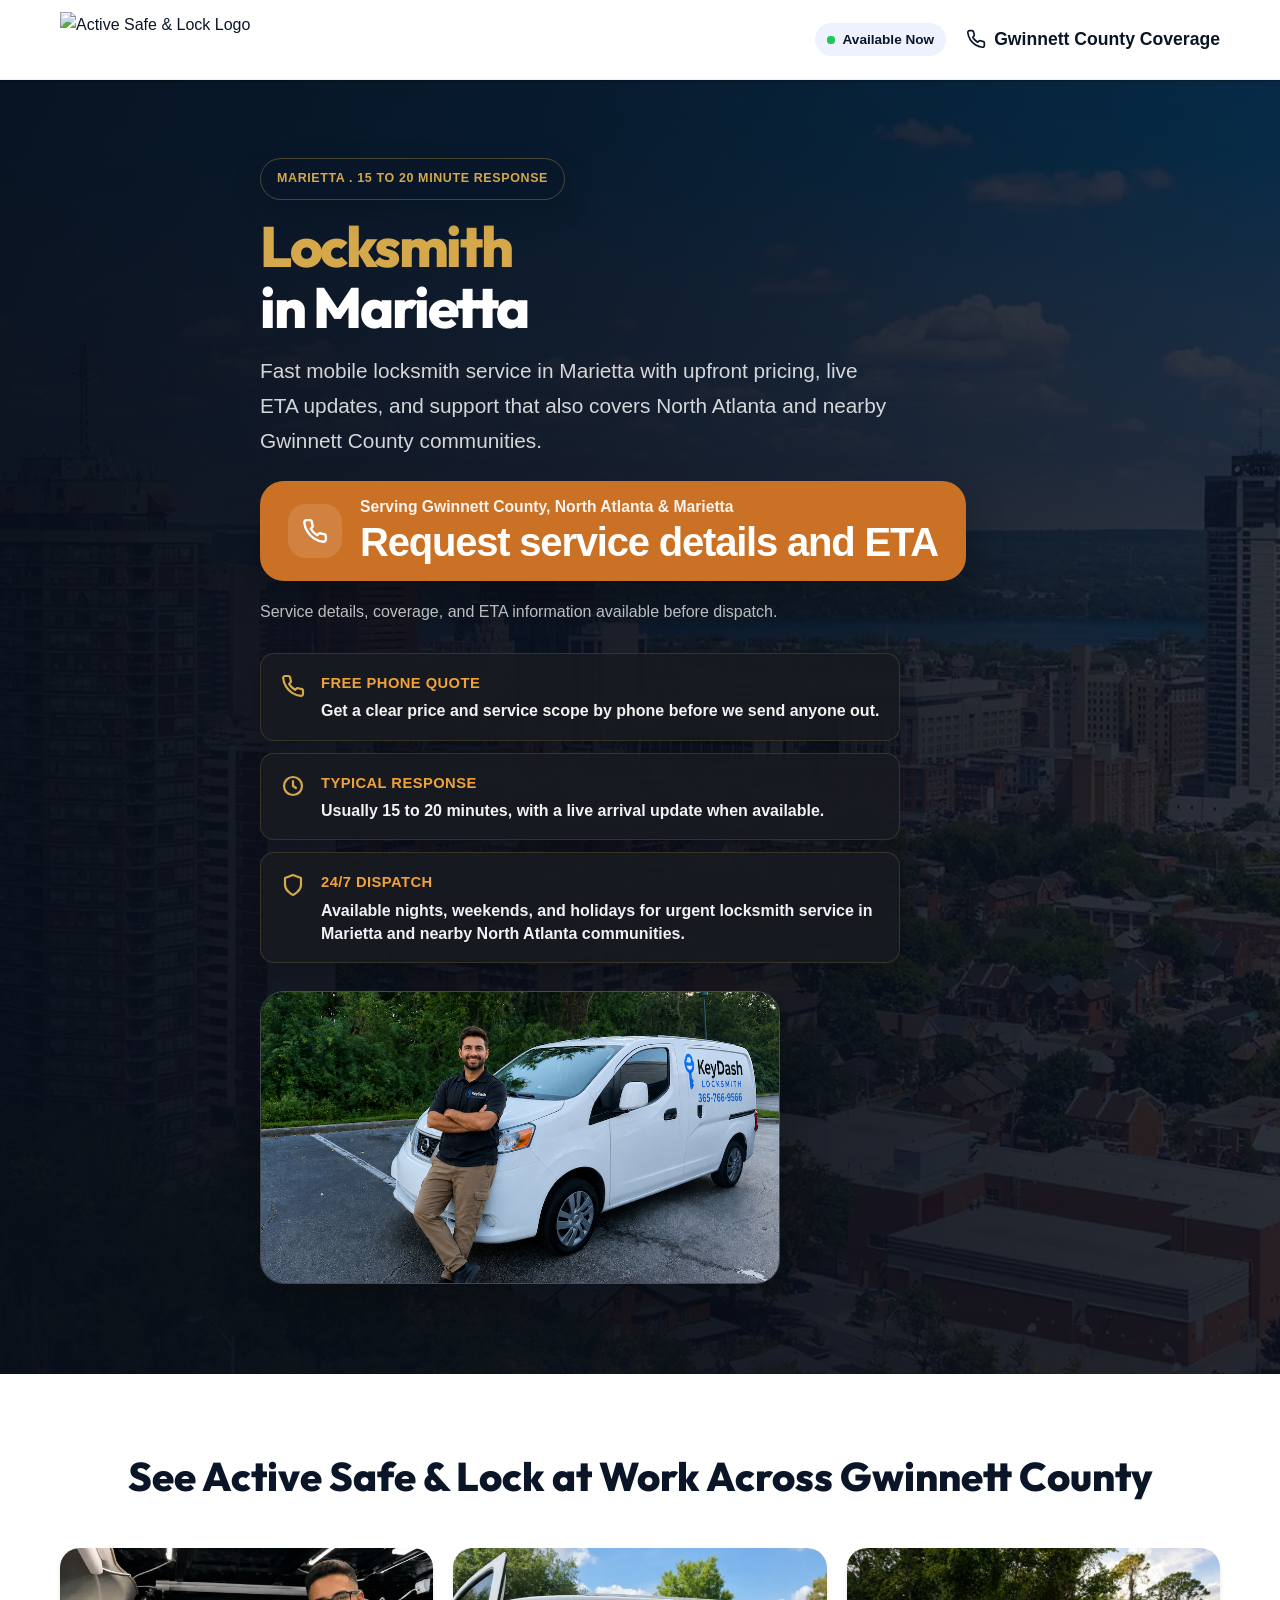
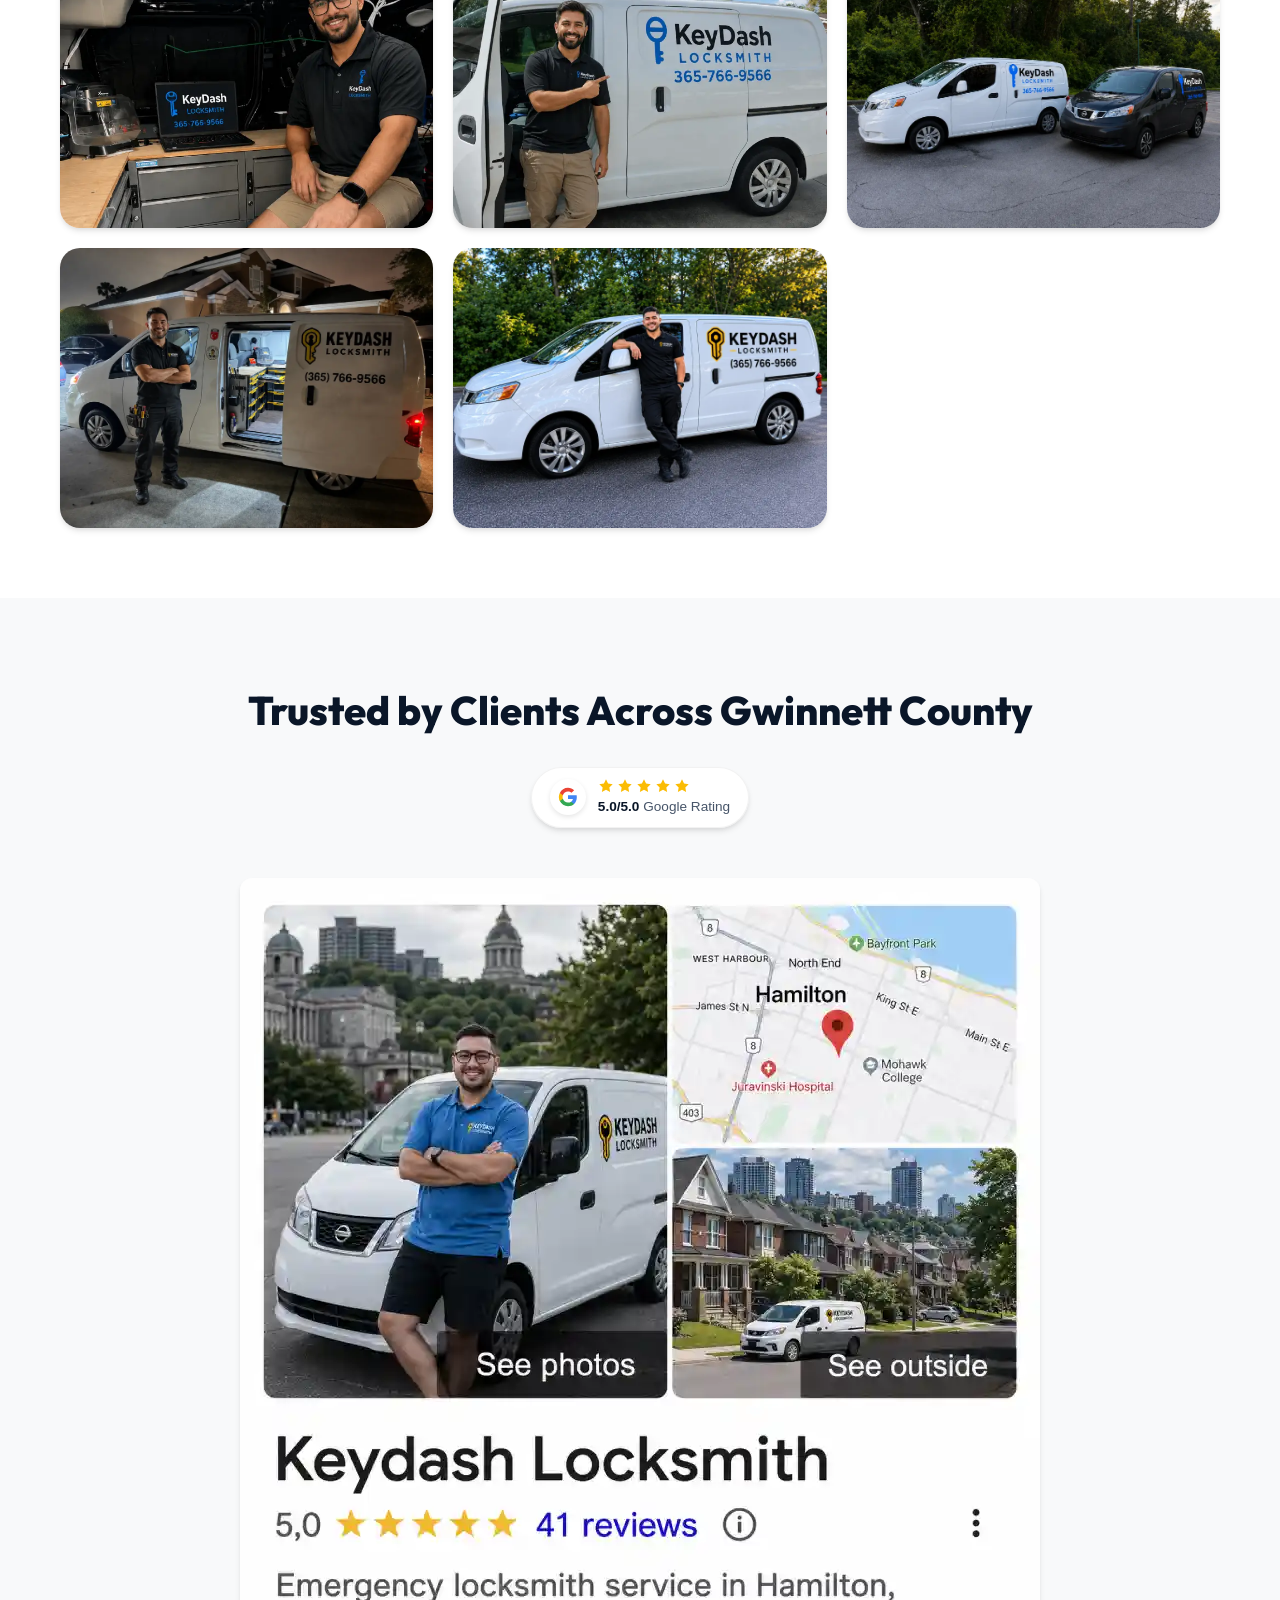
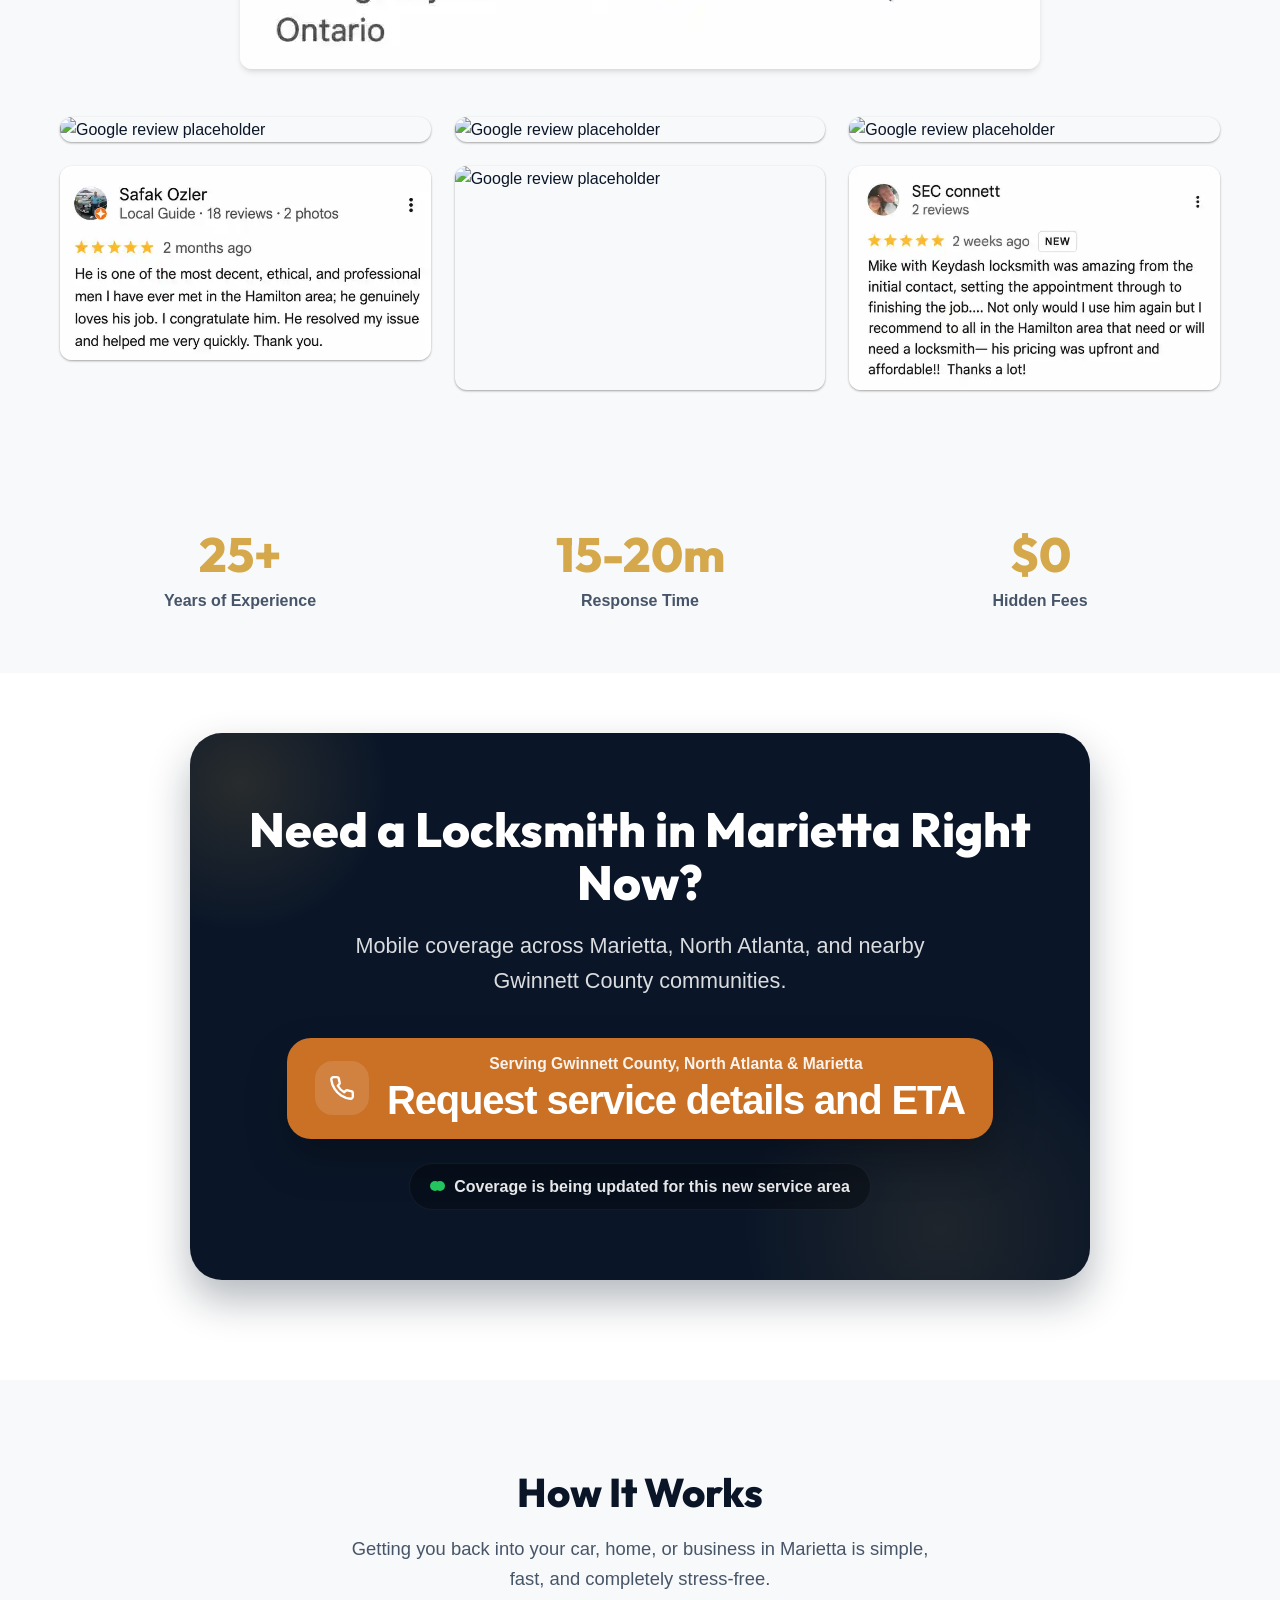
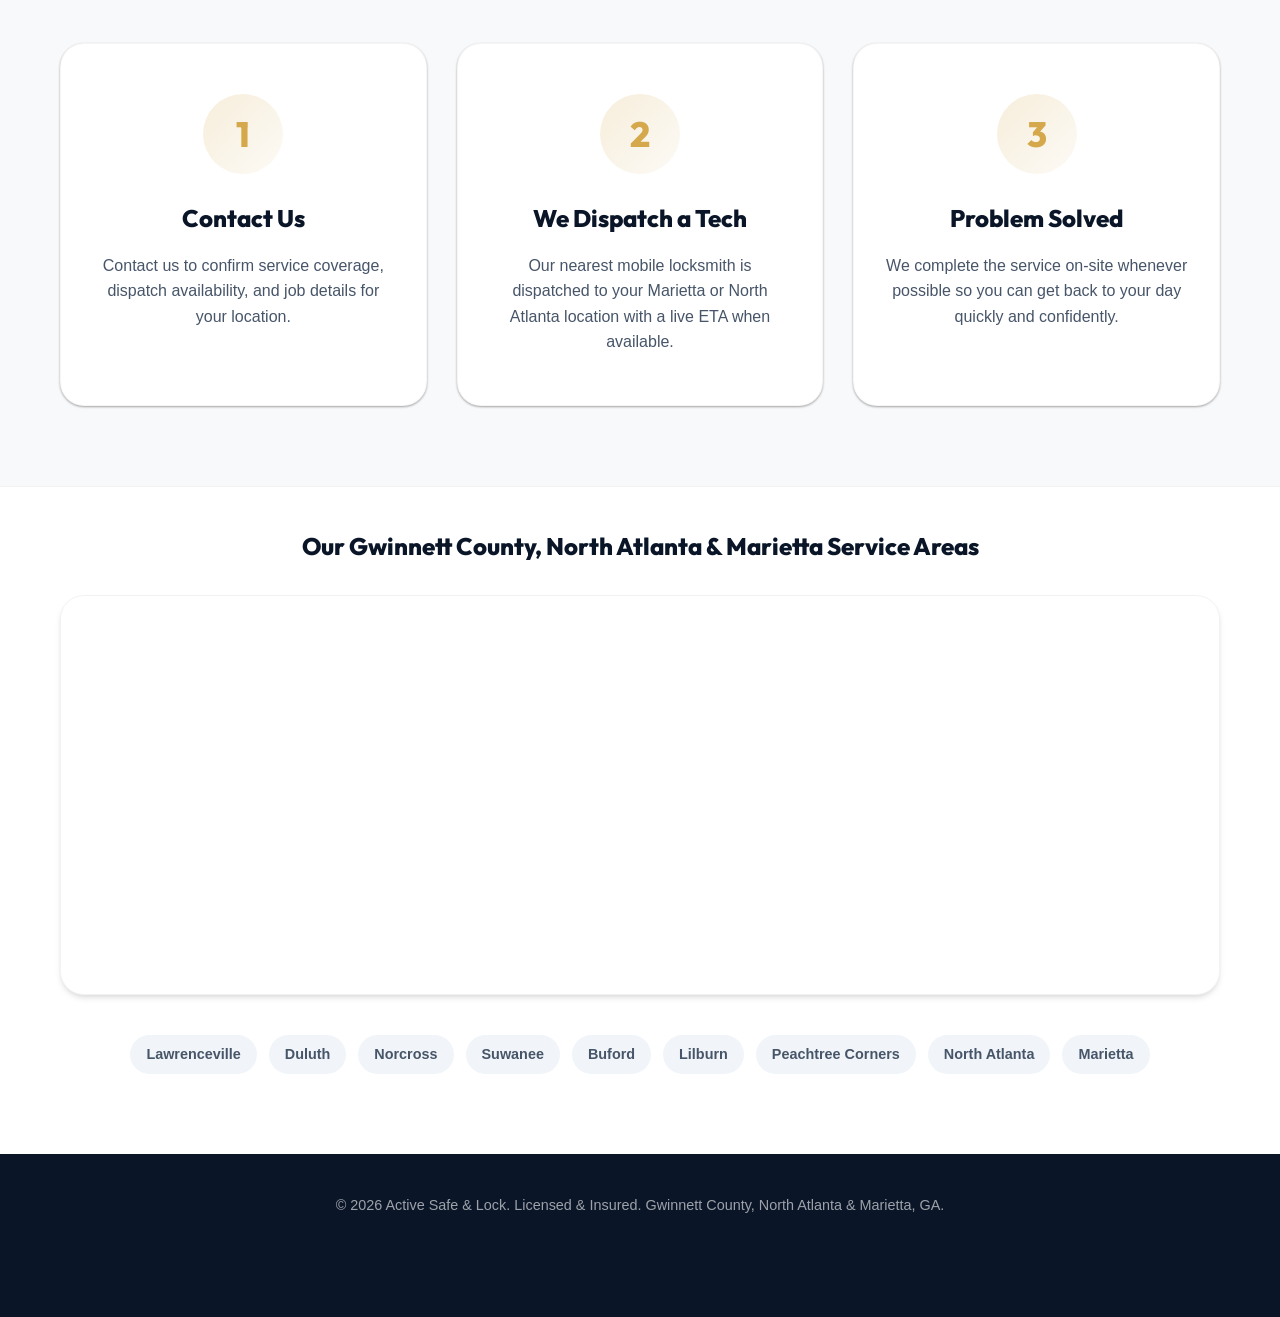
==== commit 741c5e02: "feat: rebrand site for active safe and lock" ====
--- a/burlington-locksmith/index.html
+++ b/burlington-locksmith/index.html
@@ -2,60 +2,36 @@
 <html lang="en">
 
 <head>
-<!-- Google Tag Manager -->
-<script>(function(w,d,s,l,i){w[l]=w[l]||[];w[l].push({'gtm.start':
-new Date().getTime(),event:'gtm.js'});var f=d.getElementsByTagName(s)[0],
-j=d.createElement(s),dl=l!='dataLayer'?'&l='+l:'';j.async=true;j.src=
-'https://www.googletagmanager.com/gtm.js?id='+i+dl;f.parentNode.insertBefore(j,f);
-})(window,document,'script','dataLayer','GTM-5M77ZGSC');</script>
-<!-- End Google Tag Manager -->
-<!-- Google tag (gtag.js) -->
-<script async src="https://www.googletagmanager.com/gtag/js?id=AW-16902794278"></script>
-<script>
-  window.dataLayer = window.dataLayer || [];
-  function gtag(){dataLayer.push(arguments);}
-  gtag('js', new Date());
-
-  gtag('config', 'AW-16902794278');
-</script>
-<script>
-  gtag('config', 'AW-18109923415/ufHiCMu3xLYcENeAvrtD', {
-    'phone_conversion_number': '(365) 766-9566'
-  });
-</script>
-    <meta charset="UTF-8">
+<meta charset="UTF-8">
     <meta name="viewport" content="width=device-width, initial-scale=1.0">
-    <title>24/7 Locksmith Burlington, ON | 15-20 Min Response | KeyDash Locksmith</title>
-    <meta name="description"
-        content="Locked out in Hamilton? KeyDash Locksmith provides 24/7 emergency locksmith services. Home, car, and commercial lockouts with fast local dispatch. Call (365) 766-9566 now.">
+    <title>24/7 Locksmith Marietta, GA | Active Safe & Lock</title>
+    <meta name="description" content="Active Safe & Lock provides mobile locksmith service in Marietta with coverage extending across North Atlanta and nearby Gwinnett County communities.">
     <link rel="stylesheet" href="../style.css">
     <link rel="preconnect" href="https://fonts.googleapis.com">
     <link rel="preconnect" href="https://fonts.gstatic.com" crossorigin>
     <link
         href="https://fonts.googleapis.com/css2?family=Inter:wght@400;500;600;700;800&family=Outfit:wght@400;600;700;800&display=swap"
         rel="stylesheet">
-    <script type="application/ld+json">
+        <script type="application/ld+json">
     {
       "@context": "https://schema.org",
-      "@type": "LocalBusiness",
-      "name": "KeyDash Locksmith",
-      "image": "../keydashlogo.png",
+      "@type": "Locksmith",
+      "name": "Active Safe & Lock",
+      "image": "../logo.png",
       "@id": "",
-      "url": "https://keydashlocksmith.ca",
-      "telephone": "+13657669566",
+      "url": "#",
       "priceRange": "$$",
+      "areaServed": [
+        "Gwinnett County, GA",
+        "North Atlanta, GA",
+        "Marietta, GA"
+      ],
       "address": {
         "@type": "PostalAddress",
-        "streetAddress": "Hamilton Service Area",
-        "addressLocality": "Hamilton",
-        "addressRegion": "ON",
-        "postalCode": "L8P 1A1",
-        "addressCountry": "CA"
-      },
-      "geo": {
-        "@type": "GeoCoordinates",
-        "latitude": 43.2557,
-        "longitude": -79.8711
+        "streetAddress": "Gwinnett County Service Area",
+        "addressLocality": "Lawrenceville",
+        "addressRegion": "GA",
+        "addressCountry": "US"
       },
       "openingHoursSpecification": {
         "@type": "OpeningHoursSpecification",
@@ -77,100 +53,78 @@
 </head>
 
 <body>
-<!-- Google Tag Manager (noscript) -->
-<noscript><iframe src="https://www.googletagmanager.com/ns.html?id=GTM-5M77ZGSC"
-height="0" width="0" style="display:none;visibility:hidden"></iframe></noscript>
-<!-- End Google Tag Manager (noscript) -->
-    <!-- Sticky Header -->
+<!-- Sticky Header -->
     <header class="sticky-header">
         <div class="container header-content">
             <div class="logo">
-                <img src="../keydashlogo.png" alt="KeyDash Locksmith Logo" class="logo-img">
+                <img src="../logo.png" alt="Active Safe & Lock Logo" class="logo-img">
             </div>
             <div class="header-right">
                 <div class="status-badge">
                     <span class="pulse-dot"></span>
                     Available Now
                 </div>
-                <a href="tel:365-766-9566" onclick="gtag('event', 'conversion', {'send_to': 'AW-18109923415/ufHiCMu3xLYcENeAvrtD'});" class="phone-link">
+                <a href="#service-areas" class="phone-link">
                     <svg class="phone-icon" viewBox="0 0 24 24" fill="none" stroke="currentColor" stroke-width="2"
                         stroke-linecap="round" stroke-linejoin="round">
                         <path
                             d="M22 16.92v3a2 2 0 0 1-2.18 2 19.79 19.79 0 0 1-8.63-3.07 19.5 19.5 0 0 1-6-6 19.79 19.79 0 0 1-3.07-8.67A2 2 0 0 1 4.11 2h3a2 2 0 0 1 2 1.72 12.84 12.84 0 0 0 .7 2.81 2 2 0 0 1-.45 2.11L8.09 9.91a16 16 0 0 0 6 6l1.27-1.27a2 2 0 0 1 2.11-.45 12.84 12.84 0 0 0 2.81.7A2 2 0 0 1 22 16.92z">
                         </path>
-                    </svg>
-                    (365) 766-9566
-                </a>
+                    </svg>Gwinnett County Coverage</a>
             </div>
         </div>
     </header>
 
     <main>
         <!-- Hero Section -->
-        <section class="hero-v2">
+        <section class="hero-v2 landing-hero">
             <div class="hero-overlay"></div>
-            <img src="../Hamilton-Ont-1.webp" alt="Hamilton city skyline" class="hero-bg-img">
+            <img src="../Hamilton-Ont-1.webp" alt="Marietta locksmith service area" class="hero-bg-img">
             <div class="container hero-container">
                 <div class="hero-content">
-                    <h1>Locked Out in <span class="accent vibrate-text">Burlington</span>? KeyDash Arrives in <span class="highlight">15 to 20 Minutes</span></h1>
-                    <ul class="hero-subtext" style="list-style: none; padding: 0; text-align: left;">
-                        <li style="display: flex; align-items: center; gap: 10px; margin-bottom: 12px; text-align: left;">
-                            <svg width="24" height="24" viewBox="0 0 24 24" fill="none" stroke="var(--accent)" stroke-width="3" stroke-linecap="round" stroke-linejoin="round" style="flex-shrink: 0;"><polyline points="20 6 9 17 4 12"></polyline></svg>
-                            Locksmith near you (we're there in 15 to 20 minutes)
+                    <div class="landing-label">
+                        Marietta . 15 to 20 Minute Response
+                    </div>
+                    <h1><span class="landing-highlight">Locksmith</span><span class="landing-title-break">in Marietta</span></h1>
+                    <p class="landing-lead">Fast mobile locksmith service in Marietta with upfront pricing, live ETA updates, and support that also covers North Atlanta and nearby Gwinnett County communities.</p>
+                    <div class="landing-cta-group">
+                        <a href="#service-areas" class="landing-callout">
+                            <span class="landing-callout-icon">
+                                <svg class="ring-animation" width="26" height="26" viewBox="0 0 24 24" fill="none" stroke="currentColor" stroke-width="2.2" stroke-linecap="round" stroke-linejoin="round"><path d="M22 16.92v3a2 2 0 0 1-2.18 2 19.79 19.79 0 0 1-8.63-3.07 19.5 19.5 0 0 1-6-6 19.79 19.79 0 0 1-3.07-8.67A2 2 0 0 1 4.11 2h3a2 2 0 0 1 2 1.72 12.84 12.84 0 0 0 .7 2.81 2 2 0 0 1-.45 2.11L8.09 9.91a16 16 0 0 0 6 6l1.27-1.27a2 2 0 0 1 2.11-.45 12.84 12.84 0 0 0 2.81.7A2 2 0 0 1 22 16.92z"></path></svg>
+                            </span>
+                            <span class="landing-callout-copy">
+                                <strong>Serving Gwinnett County, North Atlanta & Marietta</strong>
+                                <span>Request service details and ETA</span>
+                            </span>
+                        </a>
+                        <p class="landing-note">Service details, coverage, and ETA information available before dispatch.</p>
+                    </div>
+                    <ul class="landing-points">
+                        <li>
+                            <span class="landing-check"><svg class="ring-animation" width="24" height="24" viewBox="0 0 24 24" fill="none" stroke="currentColor" stroke-width="2.2" stroke-linecap="round" stroke-linejoin="round"><path d="M22 16.92v3a2 2 0 0 1-2.18 2 19.79 19.79 0 0 1-8.63-3.07 19.5 19.5 0 0 1-6-6 19.79 19.79 0 0 1-3.07-8.67A2 2 0 0 1 4.11 2h3a2 2 0 0 1 2 1.72 12.84 12.84 0 0 0 .7 2.81 2 2 0 0 1-.45 2.11L8.09 9.91a16 16 0 0 0 6 6l1.27-1.27a2 2 0 0 1 2.11-.45 12.84 12.84 0 0 0 2.81.7A2 2 0 0 1 22 16.92z"></path></svg></span>
+                            <span class="landing-point-copy">
+                                <span class="landing-point-kicker">Free Phone Quote</span>
+                                <strong>Get a clear price and service scope by phone before we send anyone out.</strong>
+                            </span>
                         </li>
-                        <li style="display: flex; align-items: center; gap: 10px; margin-bottom: 12px; text-align: left;">
-                            <svg width="24" height="24" viewBox="0 0 24 24" fill="none" stroke="var(--accent)" stroke-width="3" stroke-linecap="round" stroke-linejoin="round" style="flex-shrink: 0;"><polyline points="20 6 9 17 4 12"></polyline></svg>
-                            All 5-star reviews on Google
+                        <li>
+                            <span class="landing-check"><svg width="24" height="24" viewBox="0 0 24 24" fill="none" stroke="currentColor" stroke-width="2.2" stroke-linecap="round" stroke-linejoin="round"><circle cx="12" cy="12" r="9"></circle><path d="M12 7v5l3 2"></path></svg></span>
+                            <span class="landing-point-copy">
+                                <span class="landing-point-kicker">Typical Response</span>
+                                <strong>Usually 15 to 20 minutes, with a live arrival update when available.</strong>
+                            </span>
                         </li>
-                        <li style="display: flex; align-items: center; gap: 10px; text-align: left;">
-                            <svg width="24" height="24" viewBox="0 0 24 24" fill="none" stroke="var(--accent)" stroke-width="3" stroke-linecap="round" stroke-linejoin="round" style="flex-shrink: 0;"><polyline points="20 6 9 17 4 12"></polyline></svg>
-                            Serving Burlington and nearby communities
+                        <li>
+                            <span class="landing-check"><svg width="24" height="24" viewBox="0 0 24 24" fill="none" stroke="currentColor" stroke-width="2.2" stroke-linecap="round" stroke-linejoin="round"><path d="M12 22s8-4 8-10V5l-8-3-8 3v7c0 6 8 10 8 10z"></path></svg></span>
+                            <span class="landing-point-copy">
+                                <span class="landing-point-kicker">24/7 Dispatch</span>
+                                <strong>Available nights, weekends, and holidays for urgent locksmith service in Marietta and nearby North Atlanta communities.</strong>
+                            </span>
                         </li>
                     </ul>
-                    <a href="tel:365-766-9566" onclick="gtag('event', 'conversion', {'send_to': 'AW-18109923415/ufHiCMu3xLYcENeAvrtD'});" class="btn btn-primary btn-hero">
-                        <svg class="phone-icon ring-animation" viewBox="0 0 24 24" fill="none" stroke="currentColor"
-                            stroke-width="2" stroke-linecap="round" stroke-linejoin="round">
-                            <path
-                                d="M22 16.92v3a2 2 0 0 1-2.18 2 19.79 19.79 0 0 1-8.63-3.07 19.5 19.5 0 0 1-6-6 19.79 19.79 0 0 1-3.07-8.67A2 2 0 0 1 4.11 2h3a2 2 0 0 1 2 1.72 12.84 12.84 0 0 0 .7 2.81 2 2 0 0 1-.45 2.11L8.09 9.91a16 16 0 0 0 6 6l1.27-1.27a2 2 0 0 1 2.11-.45 12.84 12.84 0 0 0 2.81.7A2 2 0 0 1 22 16.92z">
-                            </path>
-                        </svg>
-                        Call (365) 766-9566 Now
-                    </a>
-                    
-                    <div style="margin-top: 24px;">
-                        <div style="display: inline-flex; align-items: center; gap: 12px; background: rgba(255, 255, 255, 0.95); padding: 10px 18px; border-radius: 50px; box-shadow: var(--shadow-md); border: 1px solid rgba(0,0,0,0.05);">
-                            <div style="width: 36px; height: 36px; background: #fff; border-radius: 50%; box-shadow: 0 2px 5px rgba(0,0,0,0.1); display: flex; align-items: center; justify-content: center; flex-shrink: 0;">
-                                <svg width="20" height="20" viewBox="0 0 24 24">
-                                  <path fill="#4285F4" d="M22.56 12.25c0-.78-.07-1.53-.2-2.25H12v4.26h5.92c-.26 1.37-1.04 2.53-2.21 3.31v2.77h3.57c2.08-1.92 3.28-4.74 3.28-8.09z"/>
-                                  <path fill="#34A853" d="M12 23c2.97 0 5.46-.98 7.28-2.66l-3.57-2.77c-.98.66-2.23 1.06-3.71 1.06-2.86 0-5.29-1.93-6.16-4.53H2.18v2.84C3.99 20.53 7.7 23 12 23z"/>
-                                  <path fill="#FBBC05" d="M5.84 14.09c-.22-.66-.35-1.36-.35-2.09s.13-1.43.35-2.09V7.07H2.18C1.43 8.55 1 10.22 1 12s.43 3.45 1.18 4.93l2.85-2.22.81-.62z"/>
-                                  <path fill="#EA4335" d="M12 5.38c1.62 0 3.06.56 4.21 1.64l3.15-3.15C17.45 2.09 14.97 1 12 1 7.7 1 3.99 3.47 2.18 7.07l3.66 2.84c.87-2.6 3.3-4.53 6.16-4.53z"/>
-                                </svg>
-                            </div>
-                            <div style="display: flex; flex-direction: column; align-items: flex-start; text-align: left;">
-                                <div style="display: flex; gap: 3px; color: #FBBC04;">
-                                    <svg width="16" height="16" viewBox="0 0 24 24" fill="currentColor"><path d="M12 2L15.09 8.26L22 9.27L17 14.14L18.18 21.02L12 17.77L5.82 21.02L7 14.14L2 9.27L8.91 8.26L12 2Z"/></svg>
-                                    <svg width="16" height="16" viewBox="0 0 24 24" fill="currentColor"><path d="M12 2L15.09 8.26L22 9.27L17 14.14L18.18 21.02L12 17.77L5.82 21.02L7 14.14L2 9.27L8.91 8.26L12 2Z"/></svg>
-                                    <svg width="16" height="16" viewBox="0 0 24 24" fill="currentColor"><path d="M12 2L15.09 8.26L22 9.27L17 14.14L18.18 21.02L12 17.77L5.82 21.02L7 14.14L2 9.27L8.91 8.26L12 2Z"/></svg>
-                                    <svg width="16" height="16" viewBox="0 0 24 24" fill="currentColor"><path d="M12 2L15.09 8.26L22 9.27L17 14.14L18.18 21.02L12 17.77L5.82 21.02L7 14.14L2 9.27L8.91 8.26L12 2Z"/></svg>
-                                    <svg width="16" height="16" viewBox="0 0 24 24" fill="currentColor"><path d="M12 2L15.09 8.26L22 9.27L17 14.14L18.18 21.02L12 17.77L5.82 21.02L7 14.14L2 9.27L8.91 8.26L12 2Z"/></svg>
-                                </div>
-                                <span style="font-size: 0.85rem; font-weight: 700; color: var(--text-main); margin-top: 2px;">5.0/5.0 <span style="font-weight: 500; color: var(--text-light);">Google Rating</span></span>
-                            </div>
-                        </div>
-                    </div>
-
-                    <div style="margin-top: 16px;">
-                        <div style="display: inline-flex; align-items: center; gap: 10px; background: rgba(255, 255, 255, 0.95); padding: 10px 20px; border-radius: 50px; box-shadow: var(--shadow-sm); border: 1px solid rgba(0,0,0,0.05);">
-                            <span class="pulse-dot" style="width: 10px; height: 10px;"></span>
-                            <span style="font-size: 0.95rem; font-weight: 700; color: var(--text-main);">Techs are available right now to dispatch</span>
-                        </div>
-                    </div>
-                    
-                    <div style="margin-top: 30px; border-radius: 12px; overflow: hidden; box-shadow: 0 10px 30px rgba(0,0,0,0.15); border: 3px solid rgba(255, 255, 255, 0.9); max-width: 480px;">
-                        <img src="../keydash1.png" alt="KeyDash Locksmith Van and Technician" style="width: 100%; display: block; height: auto;">
-                    </div>
-
+                    <div class="landing-preview-card">
+                        <img src="../keydash1.png" alt="Active Safe & Lock service team placeholder">
+                    </div>
                 </div>
             </div>
         </section>
@@ -179,24 +133,24 @@
         <section class="team-gallery" style="background: var(--white); padding: 70px 0;">
             <div class="container">
                 <div class="section-header" style="margin-bottom: 40px;">
-                    <h2>See the KeyDash Locksmith Team at Work Across Hamilton</h2>
+                    <h2>See Active Safe & Lock at Work Across Gwinnett County</h2>
                 </div>
                 <div class="team-grid">
 
                     <div class="team-item">
-                        <img src="../keydash1.webp" alt="KeyDash locksmith technician inside service van" class="team-img" style="position: absolute; top: 0; left: 0; width: 100%; height: 100%; object-fit: cover; object-position: center 22%;">
-                    </div>
-                    <div class="team-item">
-                        <img src="../keydash2.webp" alt="KeyDash locksmith beside branded service van" class="team-img" style="position: absolute; top: 0; left: 0; width: 100%; height: 100%; object-fit: cover;">
-                    </div>
-                    <div class="team-item">
-                        <img src="../keydashhamilton.webp" alt="KeyDash locksmith fleet parked in Hamilton" class="team-img" style="position: absolute; top: 0; left: 0; width: 100%; height: 100%; object-fit: cover;">
-                    </div>
-                    <div class="team-item">
-                        <img src="../keydashguy.webp" alt="KeyDash locksmith technician with service van at night" class="team-img" style="position: absolute; top: 0; left: 0; width: 100%; height: 100%; object-fit: cover;">
-                    </div>
-                    <div class="team-item">
-                        <img src="../keydashlogoguy.webp" alt="KeyDash locksmith technician next to branded van" class="team-img" style="position: absolute; top: 0; left: 0; width: 100%; height: 100%; object-fit: cover;">
+                        <img src="../keydash1.webp" alt="Active Safe & Lock team photo placeholder" class="team-img" style="position: absolute; top: 0; left: 0; width: 100%; height: 100%; object-fit: cover; object-position: center 22%;">
+                    </div>
+                    <div class="team-item">
+                        <img src="../keydash2.webp" alt="Active Safe & Lock van photo placeholder" class="team-img" style="position: absolute; top: 0; left: 0; width: 100%; height: 100%; object-fit: cover;">
+                    </div>
+                    <div class="team-item">
+                        <img src="../keydashhamilton.webp" alt="Active Safe & Lock fleet photo placeholder" class="team-img" style="position: absolute; top: 0; left: 0; width: 100%; height: 100%; object-fit: cover;">
+                    </div>
+                    <div class="team-item">
+                        <img src="../keydashguy.webp" alt="Active Safe & Lock technician photo placeholder" class="team-img" style="position: absolute; top: 0; left: 0; width: 100%; height: 100%; object-fit: cover;">
+                    </div>
+                    <div class="team-item">
+                        <img src="../keydashlogoguy.webp" alt="Active Safe & Lock branded vehicle placeholder" class="team-img" style="position: absolute; top: 0; left: 0; width: 100%; height: 100%; object-fit: cover;">
                     </div>
                 </div>
             </div>
@@ -206,7 +160,7 @@
         <section id="reviews" class="reviews">
             <div class="container">
                 <div class="section-header" style="display: flex; flex-direction: column; align-items: center;">
-                    <h2>Trusted by Happy Clients Across Hamilton</h2>
+                    <h2>Trusted by Clients Across Gwinnett County</h2>
                     <div style="display: inline-flex; align-items: center; gap: 12px; background: rgba(255, 255, 255, 0.95); padding: 10px 18px; border-radius: 50px; box-shadow: var(--shadow-md); border: 1px solid rgba(0,0,0,0.05); margin-top: 15px;">
                         <div style="width: 36px; height: 36px; background: #fff; border-radius: 50%; box-shadow: 0 2px 5px rgba(0,0,0,0.1); display: flex; align-items: center; justify-content: center; flex-shrink: 0;">
                             <svg width="20" height="20" viewBox="0 0 24 24">
@@ -230,16 +184,16 @@
                 </div>
                 
                 <div style="text-align: center; margin-bottom: 40px;">
-                    <img src="../locksmithgbp.webp" alt="KeyDash Locksmith Google Business Profile" style="max-width: 100%; height: auto; border-radius: 12px; box-shadow: var(--shadow-md);">
+                    <img src="../locksmithgbp.webp" alt="Google Business Profile placeholder" style="max-width: 100%; height: auto; border-radius: 12px; box-shadow: var(--shadow-md);">
                 </div>
 
                 <div style="display: grid; grid-template-columns: repeat(auto-fit, minmax(300px, 1fr)); gap: 24px;">
-                    <img src="../Screenshot 2026-03-23 at 16.22.30.png" alt="Customer Review" style="width: 100%; height: auto; border-radius: 12px; box-shadow: var(--shadow-sm);">
-                    <img src="../Screenshot 2026-03-23 at 16.22.37.png" alt="Customer Review" style="width: 100%; height: auto; border-radius: 12px; box-shadow: var(--shadow-sm);">
-                    <img src="../Screenshot 2026-03-23 at 16.22.46.png" alt="Customer Review" style="width: 100%; height: auto; border-radius: 12px; box-shadow: var(--shadow-sm);">
-                    <img src="../review2.webp" alt="Customer Review" style="width: 100%; height: auto; border-radius: 12px; box-shadow: var(--shadow-sm);">
-                    <img src="../Screenshot 2026-03-23 at 16.23.09.png" alt="Customer Review" style="width: 100%; height: auto; border-radius: 12px; box-shadow: var(--shadow-sm);">
-                    <img src="../reviewlocksmith.webp" alt="Customer Review" style="width: 100%; height: auto; border-radius: 12px; box-shadow: var(--shadow-sm);">
+                    <img src="../Screenshot 2026-03-23 at 16.22.30.png" alt="Google review placeholder" style="width: 100%; height: auto; border-radius: 12px; box-shadow: var(--shadow-sm);">
+                    <img src="../Screenshot 2026-03-23 at 16.22.37.png" alt="Google review placeholder" style="width: 100%; height: auto; border-radius: 12px; box-shadow: var(--shadow-sm);">
+                    <img src="../Screenshot 2026-03-23 at 16.22.46.png" alt="Google review placeholder" style="width: 100%; height: auto; border-radius: 12px; box-shadow: var(--shadow-sm);">
+                    <img src="../review2.webp" alt="Google review placeholder" style="width: 100%; height: auto; border-radius: 12px; box-shadow: var(--shadow-sm);">
+                    <img src="../Screenshot 2026-03-23 at 16.23.09.png" alt="Google review placeholder" style="width: 100%; height: auto; border-radius: 12px; box-shadow: var(--shadow-sm);">
+                    <img src="../reviewlocksmith.webp" alt="Google review placeholder" style="width: 100%; height: auto; border-radius: 12px; box-shadow: var(--shadow-sm);">
                 </div>
             </div>
         </section>
@@ -269,107 +223,103 @@
         <section class="final-cta" style="padding: 60px 20px 100px;">
             <div class="container" style="background: var(--primary); border-radius: 32px; padding: 70px 30px; text-align: center; box-shadow: 0 20px 40px rgba(10, 22, 40, 0.3); position: relative; overflow: hidden; max-width: 900px; margin: 0 auto;">
                 
-                <!-- Decorative background elements -->
                 <div style="position: absolute; top: -100px; left: -100px; width: 300px; height: 300px; background: radial-gradient(circle, rgba(212, 168, 75, 0.15) 0%, transparent 70%); border-radius: 50%; pointer-events: none;"></div>
                 <div style="position: absolute; bottom: -150px; right: -50px; width: 400px; height: 400px; background: radial-gradient(circle, rgba(212, 168, 75, 0.1) 0%, transparent 70%); border-radius: 50%; pointer-events: none;"></div>
                 
-                <h2 style="color: var(--white); position: relative; z-index: 2; line-height: 1.1;">Need a Locksmith in Hamilton Right Now?</h2>
-                <p style="color: rgba(255, 255, 255, 0.85); position: relative; z-index: 2; max-width: 600px; margin: 0 auto 40px auto; font-size: 1.35rem;">Fast local dispatch across Hamilton and nearby areas.</p>
+                <h2 style="color: var(--white); position: relative; z-index: 2; line-height: 1.1;">Need a Locksmith in Marietta Right Now?</h2>
+                <p style="color: rgba(255, 255, 255, 0.85); position: relative; z-index: 2; max-width: 600px; margin: 0 auto 40px auto; font-size: 1.35rem;">Mobile coverage across Marietta, North Atlanta, and nearby Gwinnett County communities.</p>
                 
                 <div style="position: relative; z-index: 2; display: flex; flex-direction: column; align-items: center; gap: 24px;">
-                    <a href="tel:365-766-9566" onclick="gtag('event', 'conversion', {'send_to': 'AW-18109923415/ufHiCMu3xLYcENeAvrtD'});" class="btn btn-primary btn-large" style="padding: 22px 50px; border-radius: 50px; display: inline-flex; align-items: center; gap: 16px; box-shadow: 0 10px 30px rgba(212, 168, 75, 0.4); font-size: 1.35rem;">
-                        <svg class="phone-icon ring-animation" viewBox="0 0 24 24" fill="none" stroke="currentColor"
-                            stroke-width="2" stroke-linecap="round" stroke-linejoin="round" style="width: 28px; height: 28px;">
-                            <path
-                                d="M22 16.92v3a2 2 0 0 1-2.18 2 19.79 19.79 0 0 1-8.63-3.07 19.5 19.5 0 0 1-6-6 19.79 19.79 0 0 1-3.07-8.67A2 2 0 0 1 4.11 2h3a2 2 0 0 1 2 1.72 12.84 12.84 0 0 0 .7 2.81 2 2 0 0 1-.45 2.11L8.09 9.91a16 16 0 0 0 6 6l1.27-1.27a2 2 0 0 1 2.11-.45 12.84 12.84 0 0 0 2.81.7A2 2 0 0 1 22 16.92z">
-                            </path>
-                        </svg>
-                        Call Now: (365) 766-9566
+                    <a href="#service-areas" class="landing-final-cta-button">
+                        <span class="landing-callout-icon">
+                            <svg class="ring-animation" width="26" height="26" viewBox="0 0 24 24" fill="none" stroke="currentColor" stroke-width="2.2" stroke-linecap="round" stroke-linejoin="round"><path d="M22 16.92v3a2 2 0 0 1-2.18 2 19.79 19.79 0 0 1-8.63-3.07 19.5 19.5 0 0 1-6-6 19.79 19.79 0 0 1-3.07-8.67A2 2 0 0 1 4.11 2h3a2 2 0 0 1 2 1.72 12.84 12.84 0 0 0 .7 2.81 2 2 0 0 1-.45 2.11L8.09 9.91a16 16 0 0 0 6 6l1.27-1.27a2 2 0 0 1 2.11-.45 12.84 12.84 0 0 0 2.81.7A2 2 0 0 1 22 16.92z"></path></svg>
+                        </span>
+                        <span class="landing-callout-copy">
+                            <strong>Serving Gwinnett County, North Atlanta & Marietta</strong>
+                            <span>Request service details and ETA</span>
+                        </span>
                     </a>
                     
                     <div style="display: flex; align-items: center; gap: 10px; background: rgba(0, 0, 0, 0.3); padding: 10px 20px; border-radius: 50px; border: 1px solid rgba(255,255,255,0.05);">
                         <span class="pulse-dot" style="width: 10px; height: 10px; margin-right: 4px;"></span>
-                        <span style="font-size: 1rem; font-weight: 600; color: rgba(255, 255, 255, 0.9);">Techs are available right now to dispatch</span>
+                        <span style="font-size: 1rem; font-weight: 600; color: rgba(255, 255, 255, 0.9);">Coverage is being updated for this new service area</span>
                     </div>
                 </div>
             </div>
         </section>
 
         <!-- Our Process Section -->
-        <section class="process" style="padding: 80px 0; background: var(--bg-light);">
+        <section class="process landing-process">
             <div class="container">
-                <div class="section-header" style="text-align: center; margin-bottom: 60px;">
-                    <h2 style="font-size: 2.8rem; color: var(--primary);">How It Works</h2>
-                    <p style="color: var(--text-light); font-size: 1.15rem; max-width: 600px; margin: 10px auto 0;">Getting you back into your car or home is simple, fast, and completely stress-free.</p>
-                </div>
-                
-                <div style="display: grid; grid-template-columns: repeat(auto-fit, minmax(300px, 1fr)); gap: 30px; position: relative;">
-                    <!-- Process Step 1 -->
-                    <div style="background: var(--white); padding: 50px 30px; border-radius: 24px; text-align: center; box-shadow: var(--shadow-sm); border: 1px solid rgba(0,0,0,0.04); transition: transform 0.3s ease;">
-                        <div style="width: 80px; height: 80px; background: linear-gradient(135deg, rgba(212, 168, 75, 0.2), rgba(212, 168, 75, 0.05)); color: var(--accent); border-radius: 50%; display: flex; align-items: center; justify-content: center; font-size: 2.2rem; margin: 0 auto 25px; font-weight: 800; font-family: 'Outfit', sans-serif;">1</div>
-                        <h3 style="font-size: 1.5rem; margin-bottom: 15px; color: var(--primary);">Call Us</h3>
-                        <p style="color: var(--text-light); line-height: 1.6;">Contact us 24/7. We answer immediately, grab your exact location, and provide a transparent upfront quote.</p>
-                    </div>
-                    
-                    <!-- Process Step 2 -->
-                    <div style="background: var(--white); padding: 50px 30px; border-radius: 24px; text-align: center; box-shadow: var(--shadow-sm); border: 1px solid rgba(0,0,0,0.04); transition: transform 0.3s ease;">
-                        <div style="width: 80px; height: 80px; background: linear-gradient(135deg, rgba(212, 168, 75, 0.2), rgba(212, 168, 75, 0.05)); color: var(--accent); border-radius: 50%; display: flex; align-items: center; justify-content: center; font-size: 2.2rem; margin: 0 auto 25px; font-weight: 800; font-family: 'Outfit', sans-serif;">2</div>
-                        <h3 style="font-size: 1.5rem; margin-bottom: 15px; color: var(--primary);">We Dispatch a Tech</h3>
-                        <p style="color: var(--text-light); line-height: 1.6;">Our nearest mobile locksmith is dispatched instantly to your Hamilton location, arriving in 15 to 20 minutes.</p>
-                    </div>
-                    
-                    <!-- Process Step 3 -->
-                    <div style="background: var(--white); padding: 50px 30px; border-radius: 24px; text-align: center; box-shadow: var(--shadow-sm); border: 1px solid rgba(0,0,0,0.04); transition: transform 0.3s ease;">
-                        <div style="width: 80px; height: 80px; background: linear-gradient(135deg, rgba(212, 168, 75, 0.2), rgba(212, 168, 75, 0.05)); color: var(--accent); border-radius: 50%; display: flex; align-items: center; justify-content: center; font-size: 2.2rem; margin: 0 auto 25px; font-weight: 800; font-family: 'Outfit', sans-serif;">3</div>
-                        <h3 style="font-size: 1.5rem; margin-bottom: 15px; color: var(--primary);">Problem Solved</h3>
-                        <p style="color: var(--text-light); line-height: 1.6;">We unlock your door or program your new key on the spot. Payment is simple, and you're back on your way!</p>
+                <div class="section-header landing-process-header">
+                    <h2 class="landing-process-title">How It Works</h2>
+                    <p class="landing-process-subtitle">Getting you back into your car, home, or business in Marietta is simple, fast, and completely stress-free.</p>
+                </div>
+                
+                <div class="landing-process-grid">
+                    <div class="landing-process-card">
+                        <div class="landing-process-step">1</div>
+                        <h3>Contact Us</h3>
+                        <p>Contact us to confirm service coverage, dispatch availability, and job details for your location.</p>
+                    </div>
+
+                    <div class="landing-process-card">
+                        <div class="landing-process-step">2</div>
+                        <h3>We Dispatch a Tech</h3>
+                        <p>Our nearest mobile locksmith is dispatched to your Marietta or North Atlanta location with a live ETA when available.</p>
+                    </div>
+
+                    <div class="landing-process-card">
+                        <div class="landing-process-step">3</div>
+                        <h3>Problem Solved</h3>
+                        <p>We complete the service on-site whenever possible so you can get back to your day quickly and confidently.</p>
                     </div>
                 </div>
             </div>
         </section>
 
         <!-- Service Area Tags -->
-        <section class="service-areas">
+                <section id="service-areas" class="service-areas">
             <div class="container">
-                <h3>Our Burlington Service Areas</h3>
+                <h3>Our Gwinnett County, North Atlanta & Marietta Service Areas</h3>
                 <div class="map-container">
                     <iframe
-                        src="https://www.google.com/maps/embed?pb=!1m18!1m12!1m3!1d185954.92503801643!2d-80.09795500265821!3d43.260942144220856!2m3!1f0!2f0!3f0!3m2!1i1024!2i768!4f13.1!3m3!1m2!1s0x882c986c27de778f%3A0x2b6aee56d8df0e21!2sBurlington%2C%20ON%2C%20Canada!5e0!3m2!1sen!2sua!4v1780235358555!5m2!1sen!2sua"
+                        src="https://www.google.com/maps?q=Gwinnett+County,+GA&output=embed"
                         width="400" height="300" style="border:0;"
                         allowfullscreen="" loading="lazy" referrerpolicy="no-referrer-when-downgrade">
                     </iframe>
                 </div>
                 <div class="tags">
-                    <span class="tag">Downtown Hamilton</span>
-                    <span class="tag">Ancaster</span>
-                    <span class="tag">Dundas</span>
-                    <span class="tag">Stoney Creek</span>
-                    <span class="tag">Waterdown</span>
-                    <span class="tag">Westdale</span>
-                    <span class="tag">Mountain</span>
-                    <span class="tag">Binbrook</span>
-                    <span class="tag">Flamborough</span>
+                    <span class="tag">Lawrenceville</span>
+                    <span class="tag">Duluth</span>
+                    <span class="tag">Norcross</span>
+                    <span class="tag">Suwanee</span>
+                    <span class="tag">Buford</span>
+                    <span class="tag">Lilburn</span>
+                    <span class="tag">Peachtree Corners</span>
+                    <span class="tag">North Atlanta</span>
+                    <span class="tag">Marietta</span>
                 </div>
             </div>
         </section>
     </main>
 
-    <footer>
+        <footer>
         <div class="container">
-            <p>&copy; 2026 KeyDash Locksmith. Licensed & Insured. Hamilton, ON.</p>
+            <p>&copy; 2026 Active Safe & Lock. Licensed & Insured. Gwinnett County, North Atlanta & Marietta, GA.</p>
         </div>
     </footer>
 
     <!-- Mobile Sticky CTA Bar -->
     <div class="mobile-cta-bar">
-        <a href="tel:365-766-9566" onclick="gtag('event', 'conversion', {'send_to': 'AW-18109923415/ufHiCMu3xLYcENeAvrtD'});" class="btn btn-primary btn-full">
+        <a href="#service-areas" class="btn btn-primary btn-full">
             <svg class="phone-icon ring-animation" viewBox="0 0 24 24" fill="none" stroke="currentColor"
                 stroke-width="2" stroke-linecap="round" stroke-linejoin="round">
                 <path
                     d="M22 16.92v3a2 2 0 0 1-2.18 2 19.79 19.79 0 0 1-8.63-3.07 19.5 19.5 0 0 1-6-6 19.79 19.79 0 0 1-3.07-8.67A2 2 0 0 1 4.11 2h3a2 2 0 0 1 2 1.72 12.84 12.84 0 0 0 .7 2.81 2 2 0 0 1-.45 2.11L8.09 9.91a16 16 0 0 0 6 6l1.27-1.27a2 2 0 0 1 2.11-.45 12.84 12.84 0 0 0 2.81.7A2 2 0 0 1 22 16.92z">
                 </path>
             </svg>
-            Call (365) 766-9566
+            View Service Areas
         </a>
     </div>
 
--- a/style.css
+++ b/style.css
@@ -291,6 +291,263 @@
     padding: 18px 40px;
 }
 
+.landing-hero {
+    min-height: 760px;
+    padding: 78px 0 90px;
+}
+
+.landing-hero .hero-overlay {
+    background:
+        linear-gradient(180deg, rgba(8, 14, 26, 0.52) 0%, rgba(8, 14, 26, 0.72) 100%),
+        linear-gradient(90deg, rgba(8, 14, 26, 0.9) 0%, rgba(8, 14, 26, 0.78) 45%, rgba(8, 14, 26, 0.52) 100%);
+}
+
+.landing-hero .hero-content {
+    max-width: 760px;
+    color: var(--white);
+}
+
+.landing-label {
+    display: inline-flex;
+    align-items: center;
+    gap: 10px;
+    padding: 10px 16px;
+    border-radius: 999px;
+    border: 1px solid rgba(212, 168, 75, 0.32);
+    background: rgba(10, 22, 40, 0.58);
+    box-shadow: 0 10px 30px rgba(0, 0, 0, 0.18);
+    color: var(--accent);
+    font-size: 0.78rem;
+    font-weight: 800;
+    letter-spacing: 0.05em;
+    text-transform: uppercase;
+    backdrop-filter: blur(8px);
+}
+
+.landing-hero h1 {
+    max-width: 11ch;
+    margin: 20px 0 18px;
+    font-size: clamp(2.3rem, 4.7vw, 3.55rem);
+    line-height: 0.95;
+    color: var(--white);
+    letter-spacing: -0.04em;
+}
+
+.landing-highlight {
+    color: var(--accent);
+}
+
+.landing-title-break {
+    display: block;
+    margin-top: 0.12em;
+}
+
+.landing-lead {
+    max-width: 640px;
+    font-size: 1.3rem;
+    line-height: 1.7;
+    color: rgba(255, 255, 255, 0.82);
+}
+
+.landing-cta-group {
+    display: flex;
+    flex-wrap: wrap;
+    align-items: center;
+    gap: 18px;
+    margin-top: 22px;
+}
+
+.landing-callout,
+.landing-final-cta-button {
+    display: inline-flex;
+    align-items: center;
+    gap: 18px;
+    min-width: min(100%, 590px);
+    padding: 18px 28px;
+    border-radius: 24px;
+    background: #ca7125;
+    color: var(--white);
+    text-decoration: none;
+    box-shadow: 0 20px 40px rgba(0, 0, 0, 0.28);
+    transition: transform 0.25s ease, box-shadow 0.25s ease, background 0.25s ease;
+}
+
+.landing-callout:hover,
+.landing-final-cta-button:hover {
+    transform: translateY(-2px);
+    background: #bb6821;
+    box-shadow: 0 24px 44px rgba(0, 0, 0, 0.32);
+}
+
+.landing-callout-icon {
+    display: inline-flex;
+    align-items: center;
+    justify-content: center;
+    width: 54px;
+    height: 54px;
+    border-radius: 18px;
+    background: rgba(255, 255, 255, 0.12);
+    flex-shrink: 0;
+}
+
+.landing-callout-copy {
+    display: flex;
+    flex-direction: column;
+    line-height: 1.05;
+}
+
+.landing-callout-copy strong {
+    font-size: 0.98rem;
+    font-weight: 700;
+    opacity: 0.92;
+}
+
+.landing-callout-copy span {
+    margin-top: 6px;
+    font-size: clamp(1.8rem, 4vw, 2.5rem);
+    font-weight: 800;
+    letter-spacing: -0.03em;
+}
+
+.landing-note {
+    color: rgba(255, 255, 255, 0.72);
+    font-size: 1rem;
+    line-height: 1.6;
+}
+
+.landing-points {
+    display: grid;
+    grid-template-columns: 1fr;
+    gap: 12px;
+    margin: 28px 0 0;
+    padding: 0;
+    list-style: none;
+    max-width: 640px;
+}
+
+.landing-points li {
+    display: flex;
+    align-items: flex-start;
+    gap: 14px;
+    padding: 18px 18px 17px;
+    border-radius: 14px;
+    background: rgba(23, 27, 32, 0.92);
+    border: 1px solid rgba(212, 168, 75, 0.18);
+    color: rgba(255, 255, 255, 0.9);
+    box-shadow: 0 10px 24px rgba(0, 0, 0, 0.2);
+}
+
+.landing-check {
+    display: inline-flex;
+    align-items: center;
+    justify-content: center;
+    width: 28px;
+    height: 28px;
+    color: var(--accent);
+    flex-shrink: 0;
+}
+
+.landing-point-copy {
+    display: flex;
+    flex-direction: column;
+    gap: 4px;
+    text-align: left;
+}
+
+.landing-point-kicker {
+    color: #f0a13a;
+    font-size: 0.92rem;
+    font-weight: 800;
+    letter-spacing: 0.03em;
+    text-transform: uppercase;
+}
+
+.landing-point-copy strong {
+    font-size: 1rem;
+    font-weight: 600;
+    line-height: 1.45;
+    color: rgba(255, 255, 255, 0.94);
+}
+
+.landing-preview-card {
+    margin-top: 28px;
+    max-width: 520px;
+    overflow: hidden;
+    border-radius: 24px;
+    border: 1px solid rgba(255, 255, 255, 0.22);
+    box-shadow: 0 22px 48px rgba(0, 0, 0, 0.26);
+}
+
+.landing-preview-card img {
+    display: block;
+    width: 100%;
+    height: auto;
+}
+
+.landing-process {
+    padding: 80px 0;
+    background: var(--bg-light);
+}
+
+.landing-process-header {
+    text-align: center;
+    margin-bottom: 60px;
+}
+
+.landing-process-title {
+    font-size: 2.8rem;
+    color: var(--primary);
+}
+
+.landing-process-subtitle {
+    color: var(--text-light);
+    font-size: 1.15rem;
+    max-width: 600px;
+    margin: 10px auto 0;
+}
+
+.landing-process-grid {
+    display: grid;
+    grid-template-columns: repeat(auto-fit, minmax(300px, 1fr));
+    gap: 30px;
+    position: relative;
+}
+
+.landing-process-card {
+    background: var(--white);
+    padding: 50px 30px;
+    border-radius: 24px;
+    text-align: center;
+    box-shadow: var(--shadow-sm);
+    border: 1px solid rgba(0, 0, 0, 0.04);
+}
+
+.landing-process-step {
+    width: 80px;
+    height: 80px;
+    background: linear-gradient(135deg, rgba(212, 168, 75, 0.2), rgba(212, 168, 75, 0.05));
+    color: var(--accent);
+    border-radius: 50%;
+    display: flex;
+    align-items: center;
+    justify-content: center;
+    font-size: 2.2rem;
+    margin: 0 auto 25px;
+    font-weight: 800;
+    font-family: 'Outfit', sans-serif;
+}
+
+.landing-process-card h3 {
+    font-size: 1.5rem;
+    margin-bottom: 15px;
+    color: var(--primary);
+}
+
+.landing-process-card p {
+    color: var(--text-light);
+    line-height: 1.6;
+}
+
 /* Trust Strip */
 .trust-strip {
     background: var(--primary);
@@ -598,15 +855,17 @@
     bottom: 0;
     left: 0;
     right: 0;
-    background: var(--white);
-    padding: 15px 20px 25px;
-    box-shadow: 0 -10px 25px rgba(0, 0, 0, 0.1);
+    background: transparent;
+    padding: 0 12px calc(env(safe-area-inset-bottom, 0) + 12px);
+    box-shadow: none;
     z-index: 2000;
     display: none;
 }
 
 .btn-full {
     width: 100%;
+    border-radius: 18px;
+    box-shadow: 0 12px 28px rgba(0, 0, 0, 0.22);
 }
 
 /* Responsive Styles */
@@ -620,6 +879,121 @@
 }
 
 @media (max-width: 768px) {
+    .landing-hero {
+        min-height: auto;
+        padding: 20px 0 68px;
+    }
+
+    .landing-hero .hero-content {
+        text-align: left;
+    }
+
+    .landing-label {
+        font-size: 0.74rem;
+        padding: 9px 14px;
+        letter-spacing: 0.04em;
+    }
+
+    .landing-hero h1 {
+        max-width: 11ch;
+        margin: 24px 0 16px;
+        font-size: clamp(1.95rem, 7vw, 2.45rem);
+    }
+
+    .landing-lead {
+        font-size: 1.08rem;
+        max-width: 100%;
+    }
+
+    .landing-cta-group {
+        margin-top: 22px;
+    }
+
+    .landing-callout,
+    .landing-final-cta-button {
+        width: 100%;
+        min-width: 0;
+        padding: 16px 18px;
+        border-radius: 22px;
+        justify-content: center;
+    }
+
+    .landing-callout-copy,
+    .landing-final-cta-button .landing-callout-copy {
+        align-items: center;
+        text-align: center;
+    }
+
+    .landing-callout-copy span,
+    .landing-final-cta-button .landing-callout-copy span {
+        font-size: clamp(1.55rem, 7vw, 2.15rem);
+    }
+
+    .landing-note {
+        font-size: 0.96rem;
+    }
+
+    .landing-points li {
+        padding: 16px;
+    }
+
+    .landing-point-kicker {
+        font-size: 0.86rem;
+    }
+
+    .landing-point-copy strong {
+        font-size: 0.98rem;
+    }
+
+    .landing-preview-card {
+        margin-top: 22px;
+        border-radius: 20px;
+    }
+
+    .landing-process {
+        padding: 48px 0;
+    }
+
+    .landing-process-header {
+        margin-bottom: 30px;
+    }
+
+    .landing-process-title {
+        font-size: 2.15rem;
+        line-height: 1.05;
+    }
+
+    .landing-process-subtitle {
+        font-size: 1rem;
+        margin-top: 8px;
+    }
+
+    .landing-process-grid {
+        gap: 16px;
+    }
+
+    .landing-process-card {
+        padding: 28px 20px;
+        border-radius: 18px;
+    }
+
+    .landing-process-step {
+        width: 60px;
+        height: 60px;
+        font-size: 1.7rem;
+        margin-bottom: 16px;
+    }
+
+    .landing-process-card h3 {
+        font-size: 1.24rem;
+        margin-bottom: 10px;
+    }
+
+    .landing-process-card p {
+        font-size: 0.98rem;
+        line-height: 1.5;
+    }
+
     .hero-v2 {
         min-height: auto;
         padding: 30px 0 70px;
@@ -707,6 +1081,86 @@
 }
 
 @media (max-width: 480px) {
+    .landing-highlight {
+        white-space: nowrap;
+    }
+
+    .landing-title-break {
+        margin-top: 0.16em;
+    }
+
+    .landing-label {
+        width: 100%;
+        justify-content: center;
+        text-align: center;
+    }
+
+    .landing-hero h1 {
+        max-width: 11ch;
+        margin-top: 26px;
+        font-size: clamp(1.92rem, 7.6vw, 2.36rem);
+    }
+
+    .landing-callout,
+    .landing-final-cta-button {
+        gap: 14px;
+    }
+
+    .landing-callout-icon {
+        width: 48px;
+        height: 48px;
+        border-radius: 16px;
+    }
+
+    .landing-callout-copy strong {
+        font-size: 0.9rem;
+    }
+
+    .landing-callout-copy span,
+    .landing-final-cta-button .landing-callout-copy span {
+        font-size: 1.45rem;
+    }
+
+    .landing-process {
+        padding: 40px 0;
+    }
+
+    .landing-process-header {
+        margin-bottom: 22px;
+    }
+
+    .landing-process-title {
+        font-size: 1.9rem;
+    }
+
+    .landing-process-subtitle {
+        font-size: 0.95rem;
+    }
+
+    .landing-process-grid {
+        gap: 12px;
+    }
+
+    .landing-process-card {
+        padding: 22px 16px;
+    }
+
+    .landing-process-step {
+        width: 52px;
+        height: 52px;
+        font-size: 1.45rem;
+        margin-bottom: 12px;
+    }
+
+    .landing-process-card h3 {
+        font-size: 1.1rem;
+        margin-bottom: 8px;
+    }
+
+    .landing-process-card p {
+        font-size: 0.94rem;
+    }
+
     .grid-4 {
         grid-template-columns: 1fr;
     }
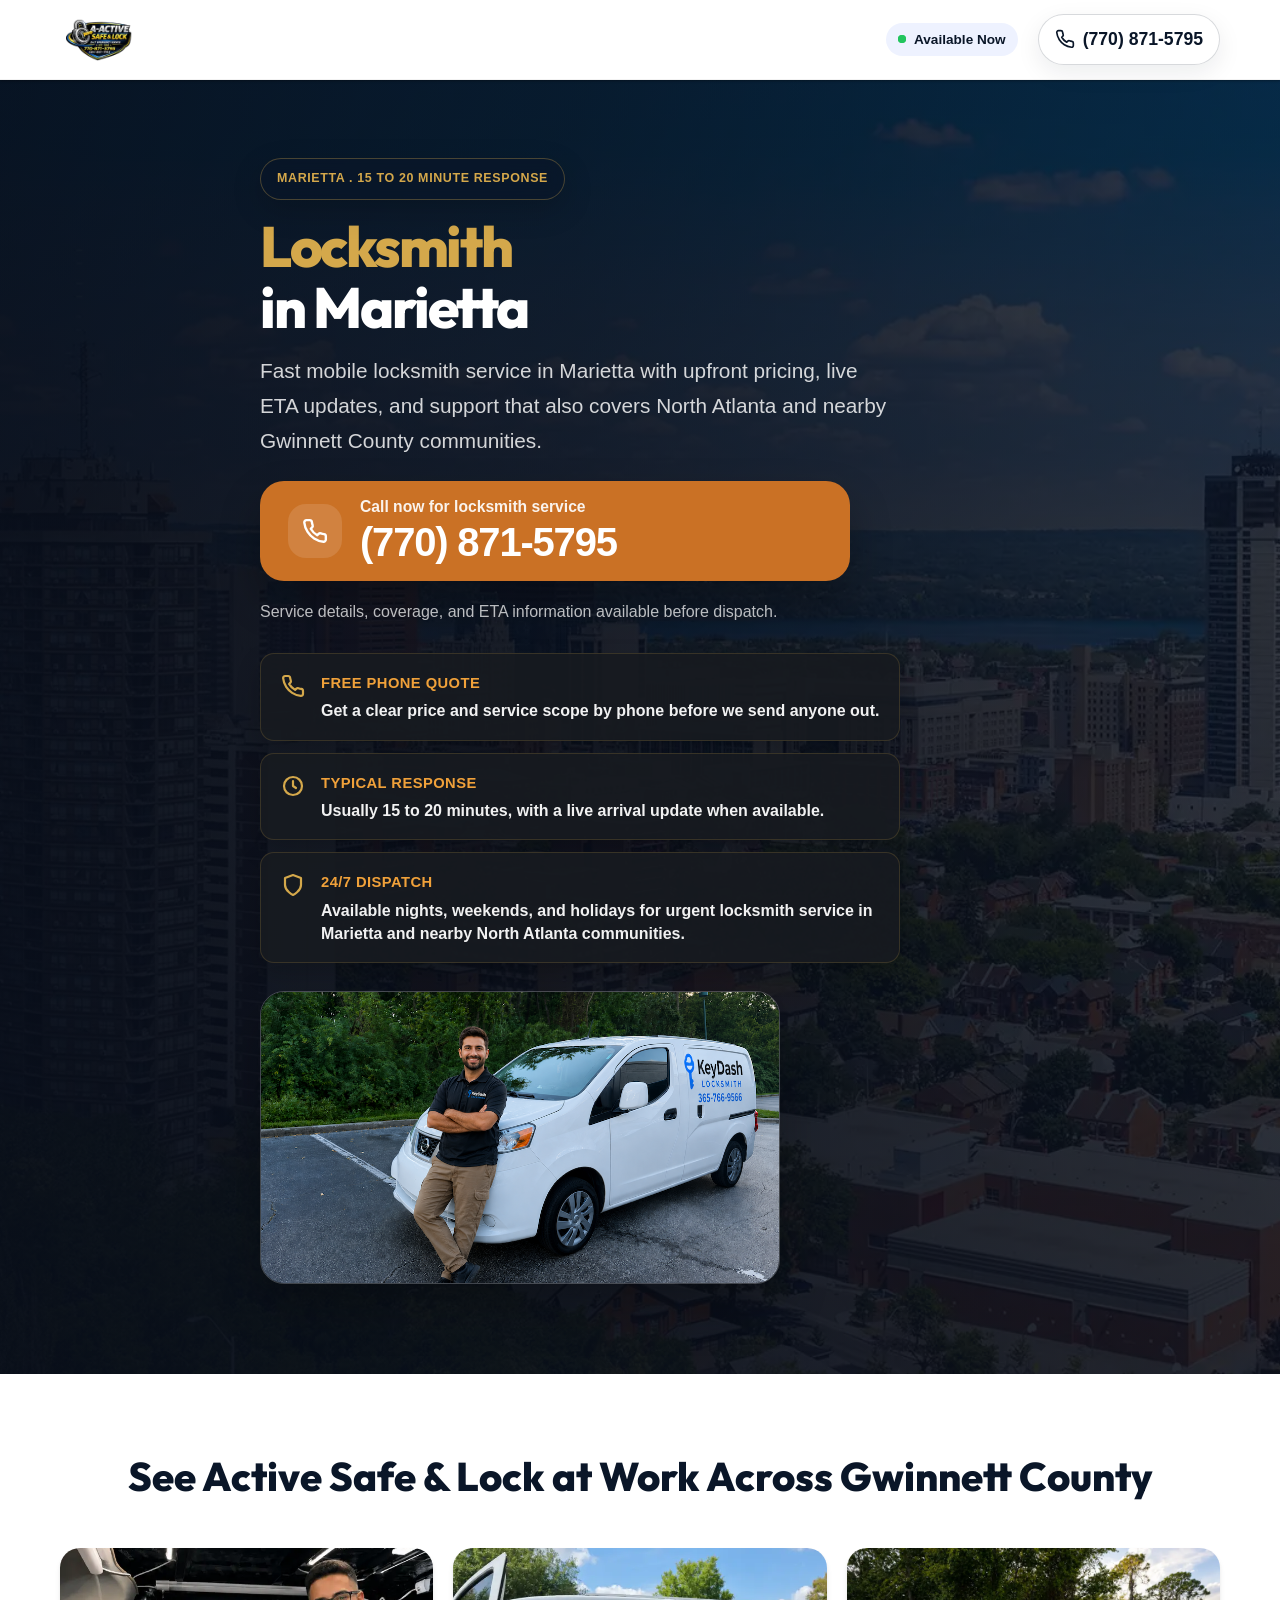
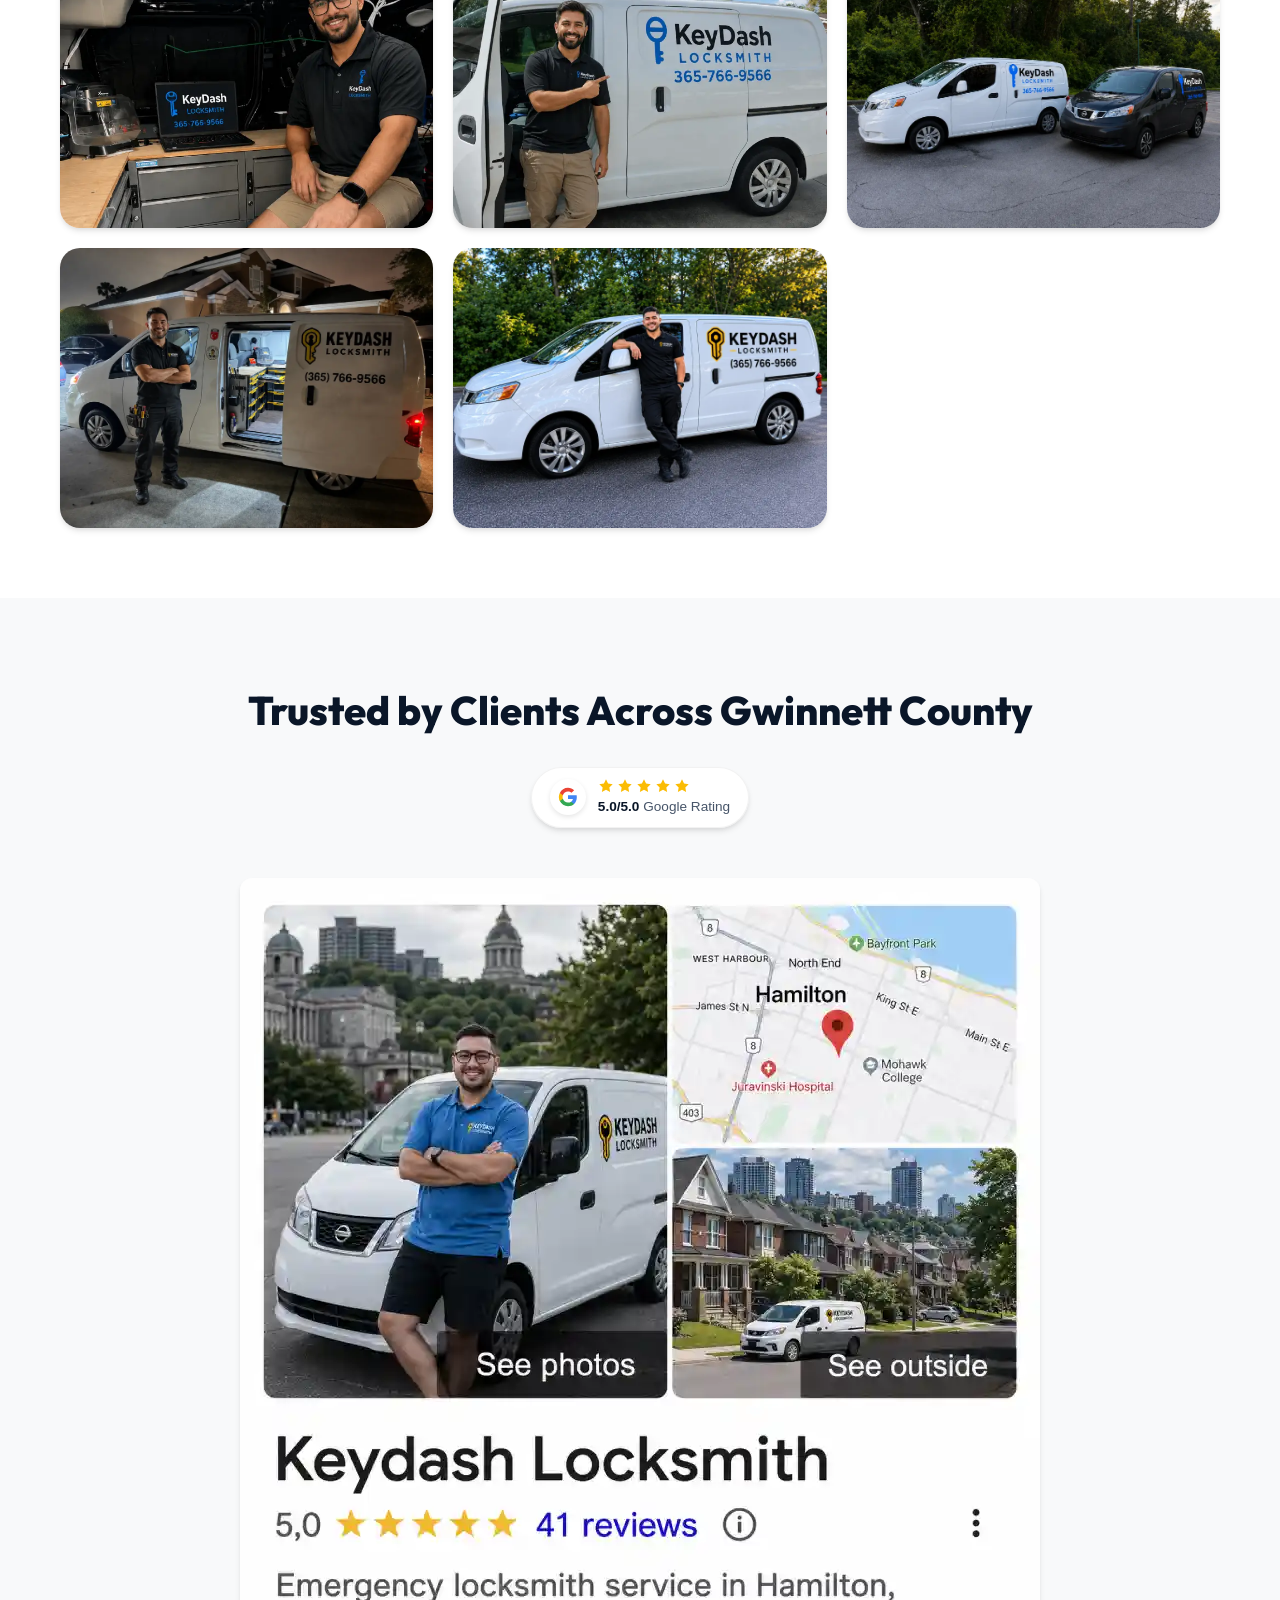
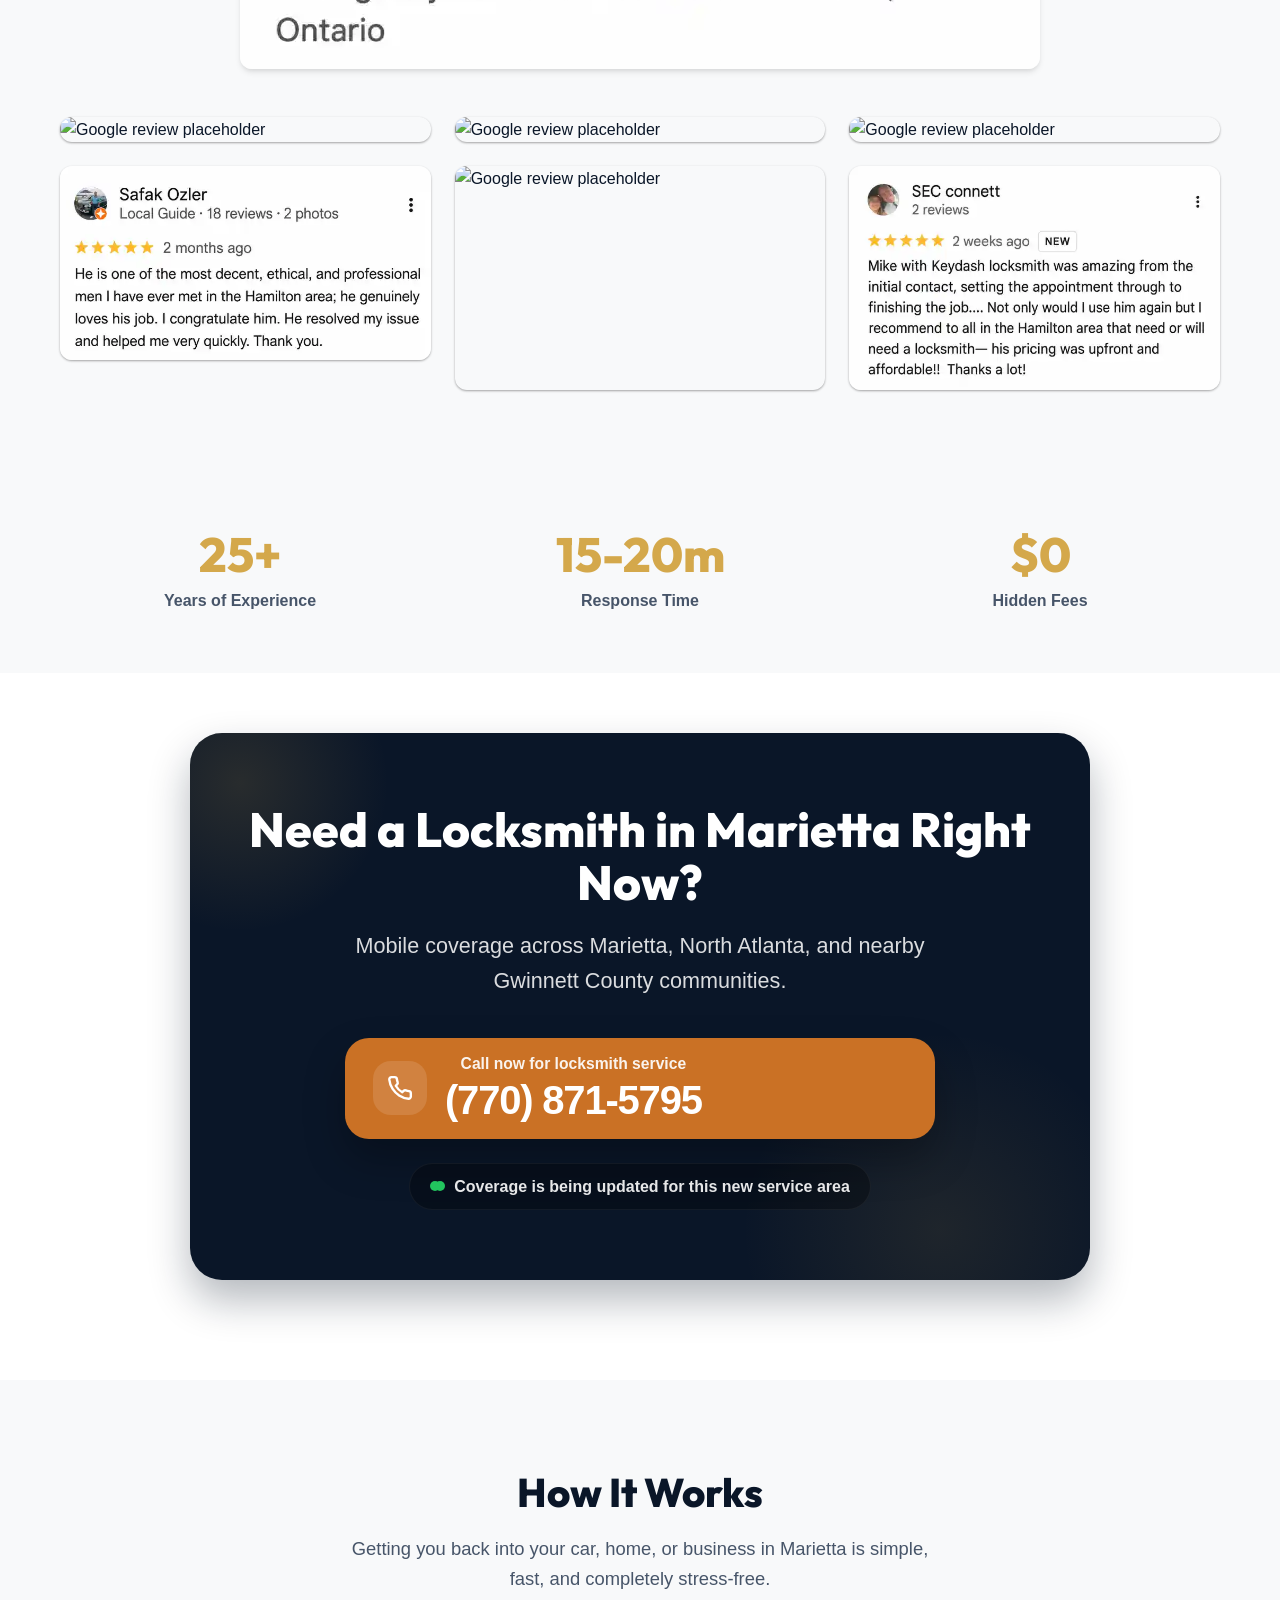
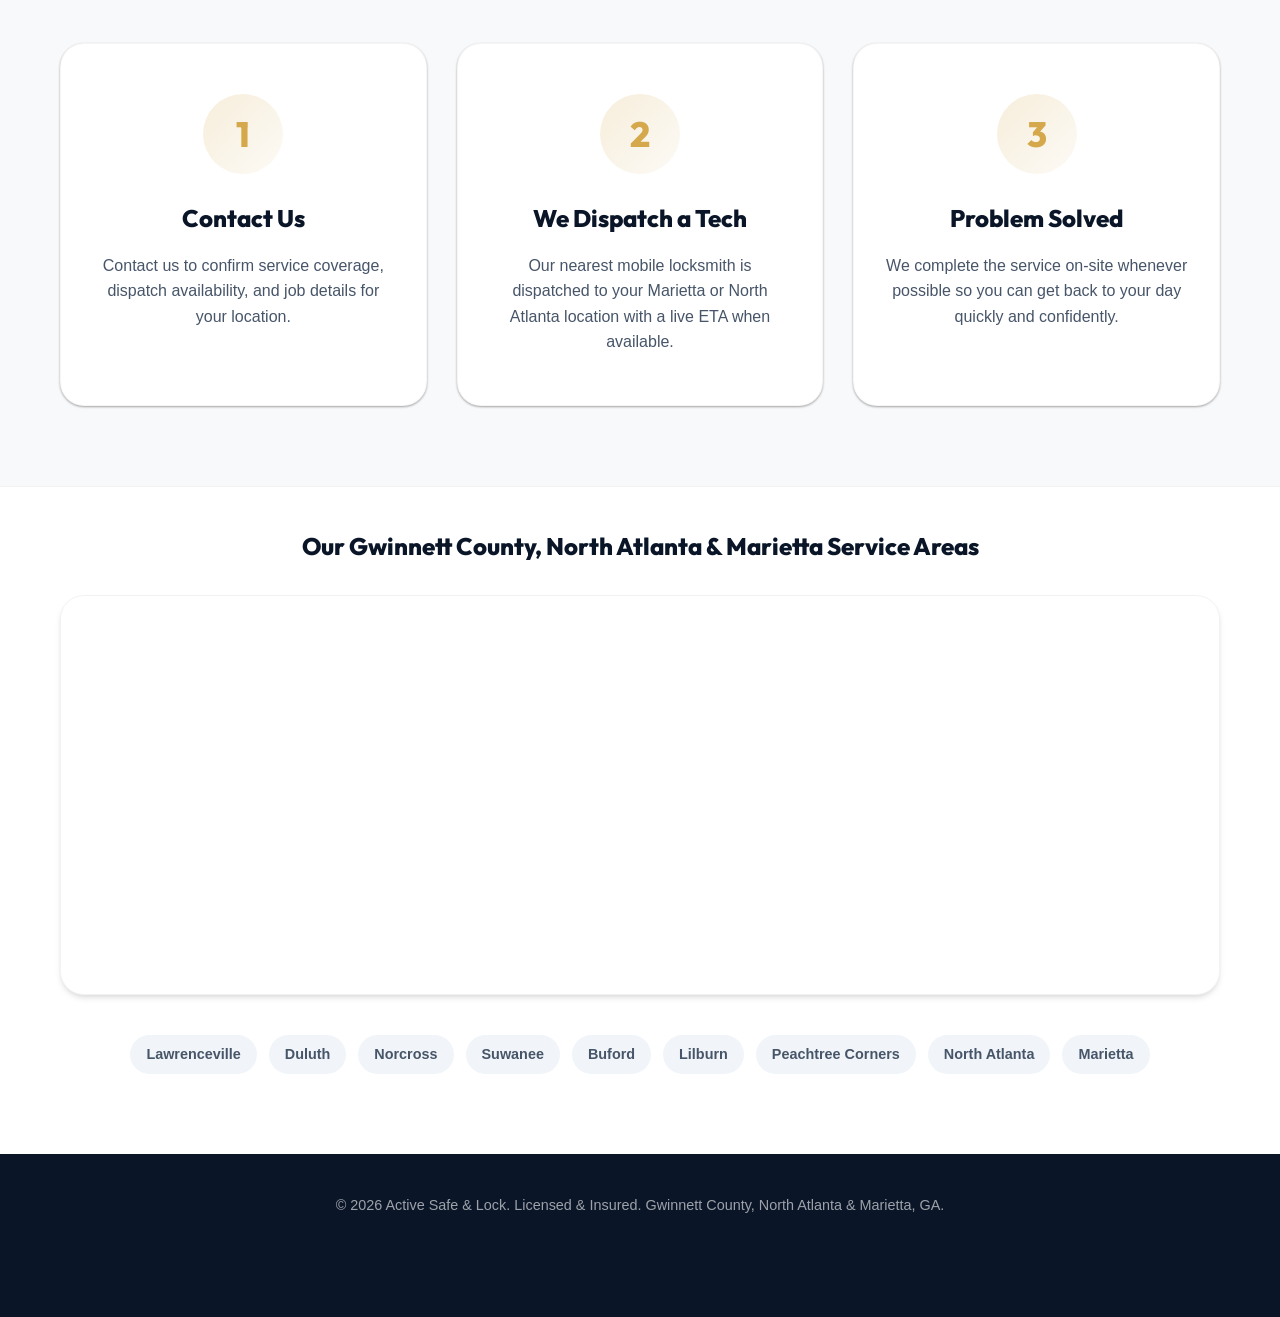
==== commit dc10421c: "feat: customize active locksmith homepage" ====
--- a/burlington-locksmith/index.html
+++ b/burlington-locksmith/index.html
@@ -17,9 +17,10 @@
       "@context": "https://schema.org",
       "@type": "Locksmith",
       "name": "Active Safe & Lock",
-      "image": "../logo.png",
+      "image": "../activelocksmithlogo.webp",
       "@id": "",
       "url": "#",
+      "telephone": "+17708715795",
       "priceRange": "$$",
       "areaServed": [
         "Gwinnett County, GA",
@@ -57,20 +58,20 @@
     <header class="sticky-header">
         <div class="container header-content">
             <div class="logo">
-                <img src="../logo.png" alt="Active Safe & Lock Logo" class="logo-img">
+                <img src="../activelocksmithlogo.webp" alt="Active Safe & Lock Logo" class="logo-img">
             </div>
             <div class="header-right">
                 <div class="status-badge">
                     <span class="pulse-dot"></span>
                     Available Now
                 </div>
-                <a href="#service-areas" class="phone-link">
+                <a href="tel:+17708715795" class="phone-link">
                     <svg class="phone-icon" viewBox="0 0 24 24" fill="none" stroke="currentColor" stroke-width="2"
                         stroke-linecap="round" stroke-linejoin="round">
                         <path
                             d="M22 16.92v3a2 2 0 0 1-2.18 2 19.79 19.79 0 0 1-8.63-3.07 19.5 19.5 0 0 1-6-6 19.79 19.79 0 0 1-3.07-8.67A2 2 0 0 1 4.11 2h3a2 2 0 0 1 2 1.72 12.84 12.84 0 0 0 .7 2.81 2 2 0 0 1-.45 2.11L8.09 9.91a16 16 0 0 0 6 6l1.27-1.27a2 2 0 0 1 2.11-.45 12.84 12.84 0 0 0 2.81.7A2 2 0 0 1 22 16.92z">
                         </path>
-                    </svg>Gwinnett County Coverage</a>
+                    </svg>(770) 871-5795</a>
             </div>
         </div>
     </header>
@@ -88,13 +89,13 @@
                     <h1><span class="landing-highlight">Locksmith</span><span class="landing-title-break">in Marietta</span></h1>
                     <p class="landing-lead">Fast mobile locksmith service in Marietta with upfront pricing, live ETA updates, and support that also covers North Atlanta and nearby Gwinnett County communities.</p>
                     <div class="landing-cta-group">
-                        <a href="#service-areas" class="landing-callout">
+                        <a href="tel:+17708715795" class="landing-callout">
                             <span class="landing-callout-icon">
                                 <svg class="ring-animation" width="26" height="26" viewBox="0 0 24 24" fill="none" stroke="currentColor" stroke-width="2.2" stroke-linecap="round" stroke-linejoin="round"><path d="M22 16.92v3a2 2 0 0 1-2.18 2 19.79 19.79 0 0 1-8.63-3.07 19.5 19.5 0 0 1-6-6 19.79 19.79 0 0 1-3.07-8.67A2 2 0 0 1 4.11 2h3a2 2 0 0 1 2 1.72 12.84 12.84 0 0 0 .7 2.81 2 2 0 0 1-.45 2.11L8.09 9.91a16 16 0 0 0 6 6l1.27-1.27a2 2 0 0 1 2.11-.45 12.84 12.84 0 0 0 2.81.7A2 2 0 0 1 22 16.92z"></path></svg>
                             </span>
                             <span class="landing-callout-copy">
-                                <strong>Serving Gwinnett County, North Atlanta & Marietta</strong>
-                                <span>Request service details and ETA</span>
+                                <strong>Call now for locksmith service</strong>
+                                <span>(770) 871-5795</span>
                             </span>
                         </a>
                         <p class="landing-note">Service details, coverage, and ETA information available before dispatch.</p>
@@ -230,13 +231,13 @@
                 <p style="color: rgba(255, 255, 255, 0.85); position: relative; z-index: 2; max-width: 600px; margin: 0 auto 40px auto; font-size: 1.35rem;">Mobile coverage across Marietta, North Atlanta, and nearby Gwinnett County communities.</p>
                 
                 <div style="position: relative; z-index: 2; display: flex; flex-direction: column; align-items: center; gap: 24px;">
-                    <a href="#service-areas" class="landing-final-cta-button">
+                    <a href="tel:+17708715795" class="landing-final-cta-button">
                         <span class="landing-callout-icon">
                             <svg class="ring-animation" width="26" height="26" viewBox="0 0 24 24" fill="none" stroke="currentColor" stroke-width="2.2" stroke-linecap="round" stroke-linejoin="round"><path d="M22 16.92v3a2 2 0 0 1-2.18 2 19.79 19.79 0 0 1-8.63-3.07 19.5 19.5 0 0 1-6-6 19.79 19.79 0 0 1-3.07-8.67A2 2 0 0 1 4.11 2h3a2 2 0 0 1 2 1.72 12.84 12.84 0 0 0 .7 2.81 2 2 0 0 1-.45 2.11L8.09 9.91a16 16 0 0 0 6 6l1.27-1.27a2 2 0 0 1 2.11-.45 12.84 12.84 0 0 0 2.81.7A2 2 0 0 1 22 16.92z"></path></svg>
                         </span>
                         <span class="landing-callout-copy">
-                            <strong>Serving Gwinnett County, North Atlanta & Marietta</strong>
-                            <span>Request service details and ETA</span>
+                            <strong>Call now for locksmith service</strong>
+                            <span>(770) 871-5795</span>
                         </span>
                     </a>
                     
@@ -312,14 +313,14 @@
 
     <!-- Mobile Sticky CTA Bar -->
     <div class="mobile-cta-bar">
-        <a href="#service-areas" class="btn btn-primary btn-full">
+        <a href="tel:+17708715795" class="btn btn-primary btn-full">
             <svg class="phone-icon ring-animation" viewBox="0 0 24 24" fill="none" stroke="currentColor"
                 stroke-width="2" stroke-linecap="round" stroke-linejoin="round">
                 <path
                     d="M22 16.92v3a2 2 0 0 1-2.18 2 19.79 19.79 0 0 1-8.63-3.07 19.5 19.5 0 0 1-6-6 19.79 19.79 0 0 1-3.07-8.67A2 2 0 0 1 4.11 2h3a2 2 0 0 1 2 1.72 12.84 12.84 0 0 0 .7 2.81 2 2 0 0 1-.45 2.11L8.09 9.91a16 16 0 0 0 6 6l1.27-1.27a2 2 0 0 1 2.11-.45 12.84 12.84 0 0 0 2.81.7A2 2 0 0 1 22 16.92z">
                 </path>
             </svg>
-            View Service Areas
+            Call (770) 871-5795
         </a>
     </div>
 
--- a/style.css
+++ b/style.css
@@ -135,10 +135,26 @@
     display: flex;
     align-items: center;
     gap: 8px;
+    padding: 10px 16px;
+    border: 1px solid rgba(10, 22, 40, 0.16);
+    border-radius: 999px;
+    background: rgba(255, 255, 255, 0.88);
+    box-shadow: 0 8px 24px rgba(10, 22, 40, 0.08);
     color: var(--primary);
     text-decoration: none;
     font-weight: 700;
     font-size: 1.1rem;
+    transition: transform 0.2s ease, box-shadow 0.2s ease, border-color 0.2s ease;
+}
+
+.phone-link-mobile {
+    display: none;
+}
+
+.phone-link:hover {
+    transform: translateY(-1px);
+    border-color: rgba(202, 113, 37, 0.45);
+    box-shadow: 0 10px 28px rgba(10, 22, 40, 0.12);
 }
 
 /* Buttons */
@@ -372,6 +388,13 @@
     transition: transform 0.25s ease, box-shadow 0.25s ease, background 0.25s ease;
 }
 
+.landing-callout-compact {
+    min-width: 0;
+    gap: 12px;
+    padding: 12px 18px;
+    border-radius: 18px;
+}
+
 .landing-callout:hover,
 .landing-final-cta-button:hover {
     transform: translateY(-2px);
@@ -390,6 +413,13 @@
     flex-shrink: 0;
 }
 
+.landing-callout-compact .landing-callout-icon {
+    order: 2;
+    width: 40px;
+    height: 40px;
+    border-radius: 14px;
+}
+
 .landing-callout-copy {
     display: flex;
     flex-direction: column;
@@ -409,10 +439,78 @@
     letter-spacing: -0.03em;
 }
 
+.landing-callout-copy-inline {
+    flex-direction: row;
+    align-items: center;
+    gap: 14px;
+}
+
+.landing-callout-copy-inline span {
+    margin-top: 0;
+}
+
+.landing-callout-compact .landing-callout-copy strong,
+.landing-callout-compact .landing-callout-copy span {
+    font-size: 1rem;
+    letter-spacing: 0;
+}
+
 .landing-note {
     color: rgba(255, 255, 255, 0.72);
     font-size: 1rem;
     line-height: 1.6;
+}
+
+.quote-fast-section {
+    padding: 0;
+    background: var(--white);
+}
+
+.quote-fast-card {
+    display: flex;
+    align-items: center;
+    justify-content: space-between;
+    gap: 24px;
+    padding: 28px 32px;
+    border-radius: 28px;
+    background: linear-gradient(135deg, rgba(10, 22, 40, 0.96) 0%, rgba(19, 41, 72, 0.94) 100%);
+    box-shadow: 0 22px 40px rgba(10, 22, 40, 0.12);
+}
+
+.quote-fast-copy h2 {
+    margin: 0 0 10px;
+    color: var(--white);
+    font-size: clamp(1.7rem, 3vw, 2.35rem);
+    line-height: 1.02;
+}
+
+.quote-fast-copy p {
+    margin: 0;
+    max-width: 760px;
+    color: rgba(255, 255, 255, 0.8);
+    font-size: 1.05rem;
+    line-height: 1.65;
+}
+
+.quote-fast-button {
+    display: inline-flex;
+    align-items: center;
+    gap: 12px;
+    flex-shrink: 0;
+    padding: 14px 18px;
+    border-radius: 18px;
+    background: #ca7125;
+    color: var(--white);
+    text-decoration: none;
+    font-weight: 800;
+    box-shadow: 0 16px 30px rgba(0, 0, 0, 0.18);
+    transition: transform 0.2s ease, background 0.2s ease, box-shadow 0.2s ease;
+}
+
+.quote-fast-button:hover {
+    transform: translateY(-1px);
+    background: #bb6821;
+    box-shadow: 0 18px 34px rgba(0, 0, 0, 0.22);
 }
 
 .landing-points {
@@ -909,6 +1007,18 @@
         margin-top: 22px;
     }
 
+    .quote-fast-card {
+        flex-direction: column;
+        align-items: flex-start;
+        padding: 24px 22px;
+        border-radius: 22px;
+    }
+
+    .quote-fast-button {
+        width: 100%;
+        justify-content: center;
+    }
+
     .landing-callout,
     .landing-final-cta-button {
         width: 100%;
@@ -924,9 +1034,29 @@
         text-align: center;
     }
 
+    .landing-callout-copy-inline {
+        flex-direction: row;
+        align-items: center;
+        gap: 10px;
+    }
+
+    .phone-link {
+        gap: 8px;
+        padding: 10px 14px;
+        font-size: 0.95rem;
+    }
+
+    .phone-link-desktop {
+        display: none;
+    }
+
+    .phone-link-mobile {
+        display: inline;
+    }
+
     .landing-callout-copy span,
     .landing-final-cta-button .landing-callout-copy span {
-        font-size: clamp(1.55rem, 7vw, 2.15rem);
+        font-size: 1rem;
     }
 
     .landing-note {
@@ -1106,14 +1236,42 @@
         gap: 14px;
     }
 
+    .landing-callout-compact {
+        justify-content: center;
+        padding: 12px 14px;
+    }
+
     .landing-callout-icon {
         width: 48px;
         height: 48px;
         border-radius: 16px;
     }
 
+    .landing-callout-compact .landing-callout-icon {
+        width: 36px;
+        height: 36px;
+        border-radius: 12px;
+    }
+
     .landing-callout-copy strong {
         font-size: 0.9rem;
+    }
+
+    .landing-callout-copy-inline span {
+        font-size: 0.95rem;
+    }
+
+    .quote-fast-copy h2 {
+        font-size: 1.5rem;
+    }
+
+    .quote-fast-copy p,
+    .quote-fast-button {
+        font-size: 0.98rem;
+    }
+
+    .landing-callout-copy-inline {
+        align-items: flex-start;
     }
 
     .landing-callout-copy span,
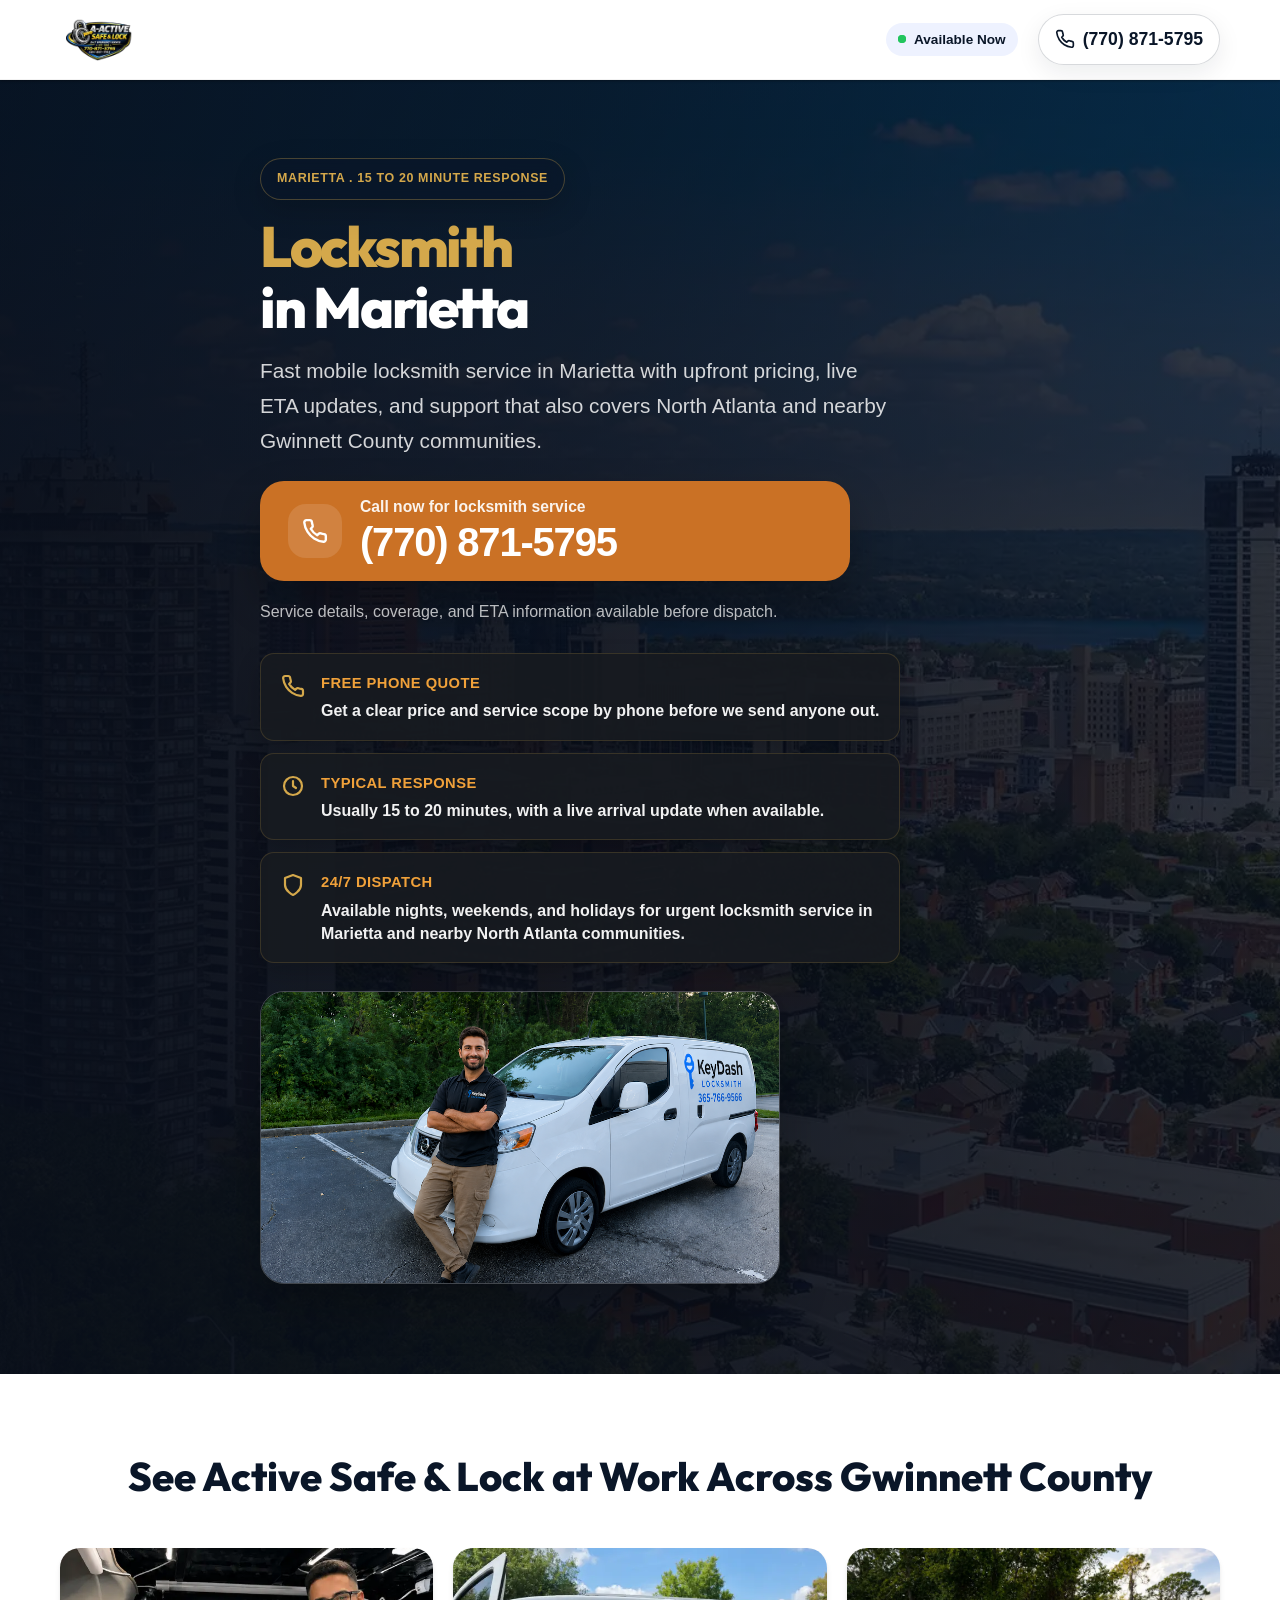
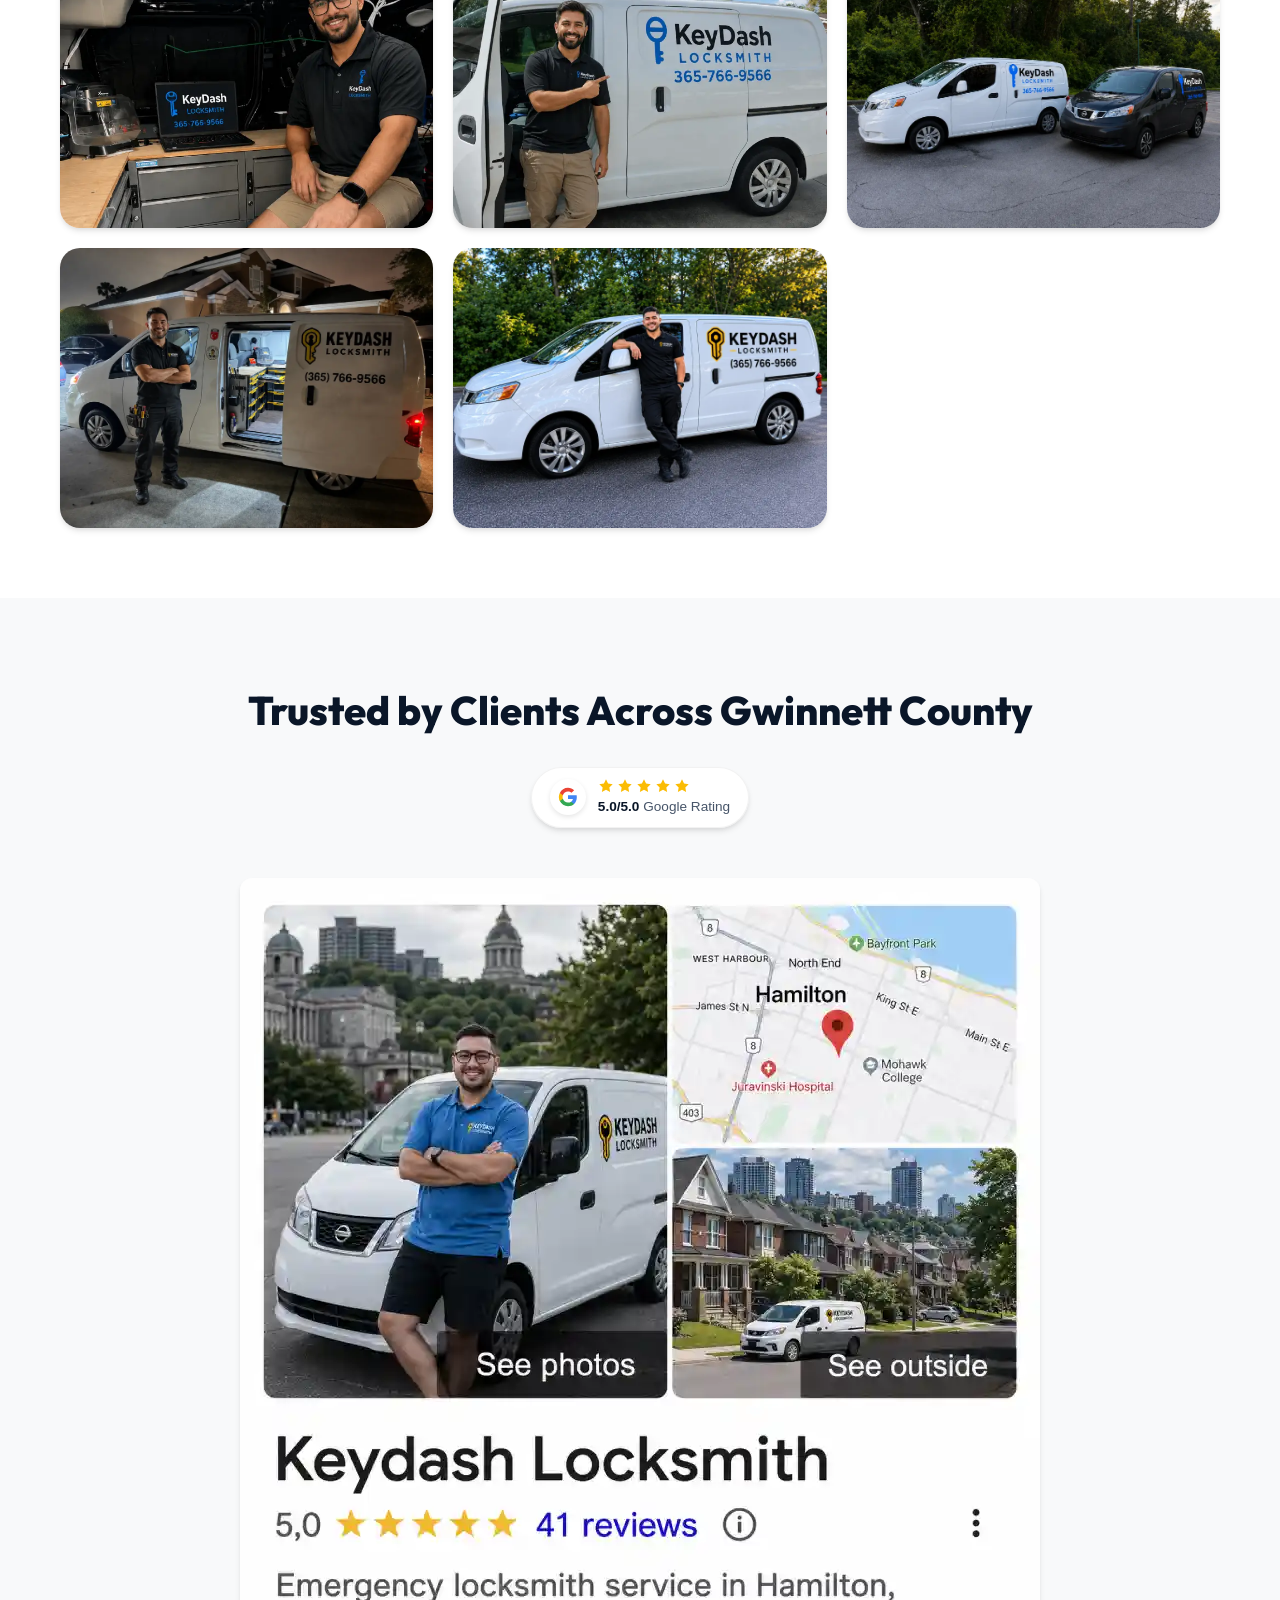
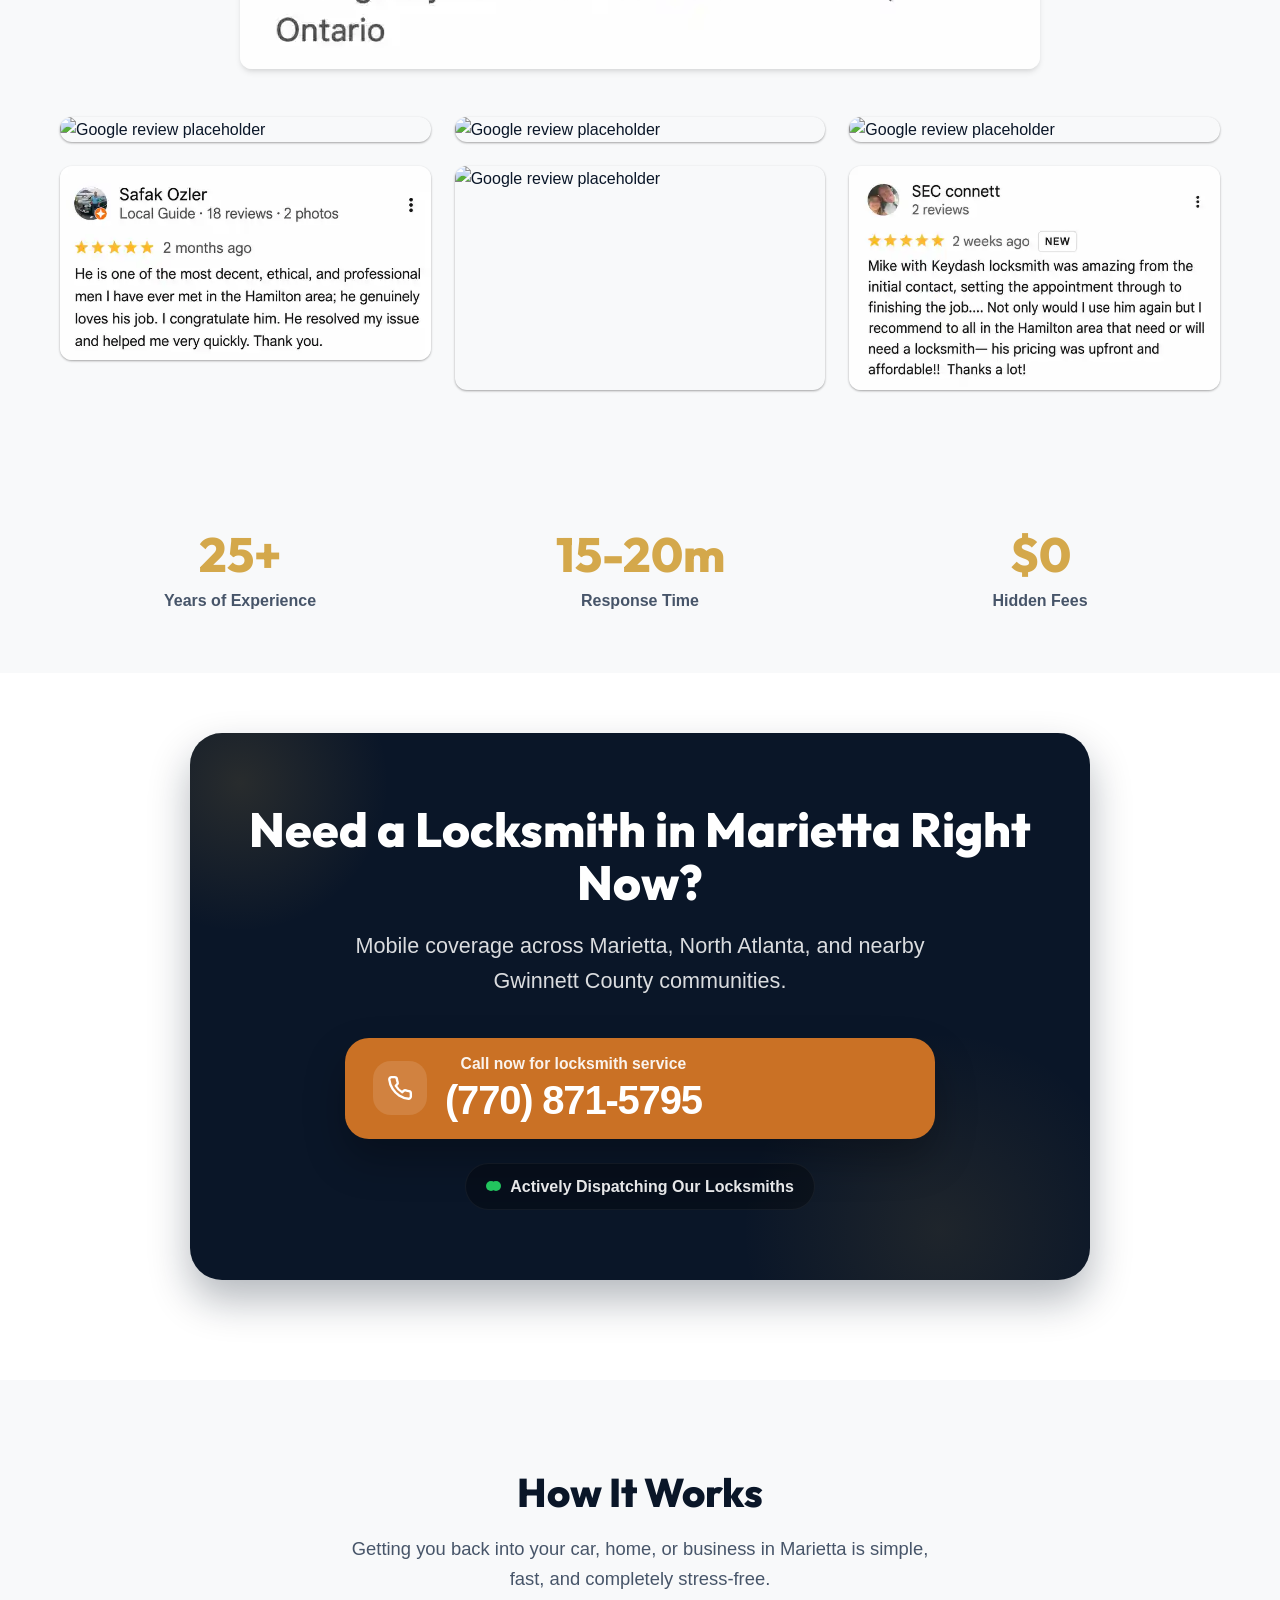
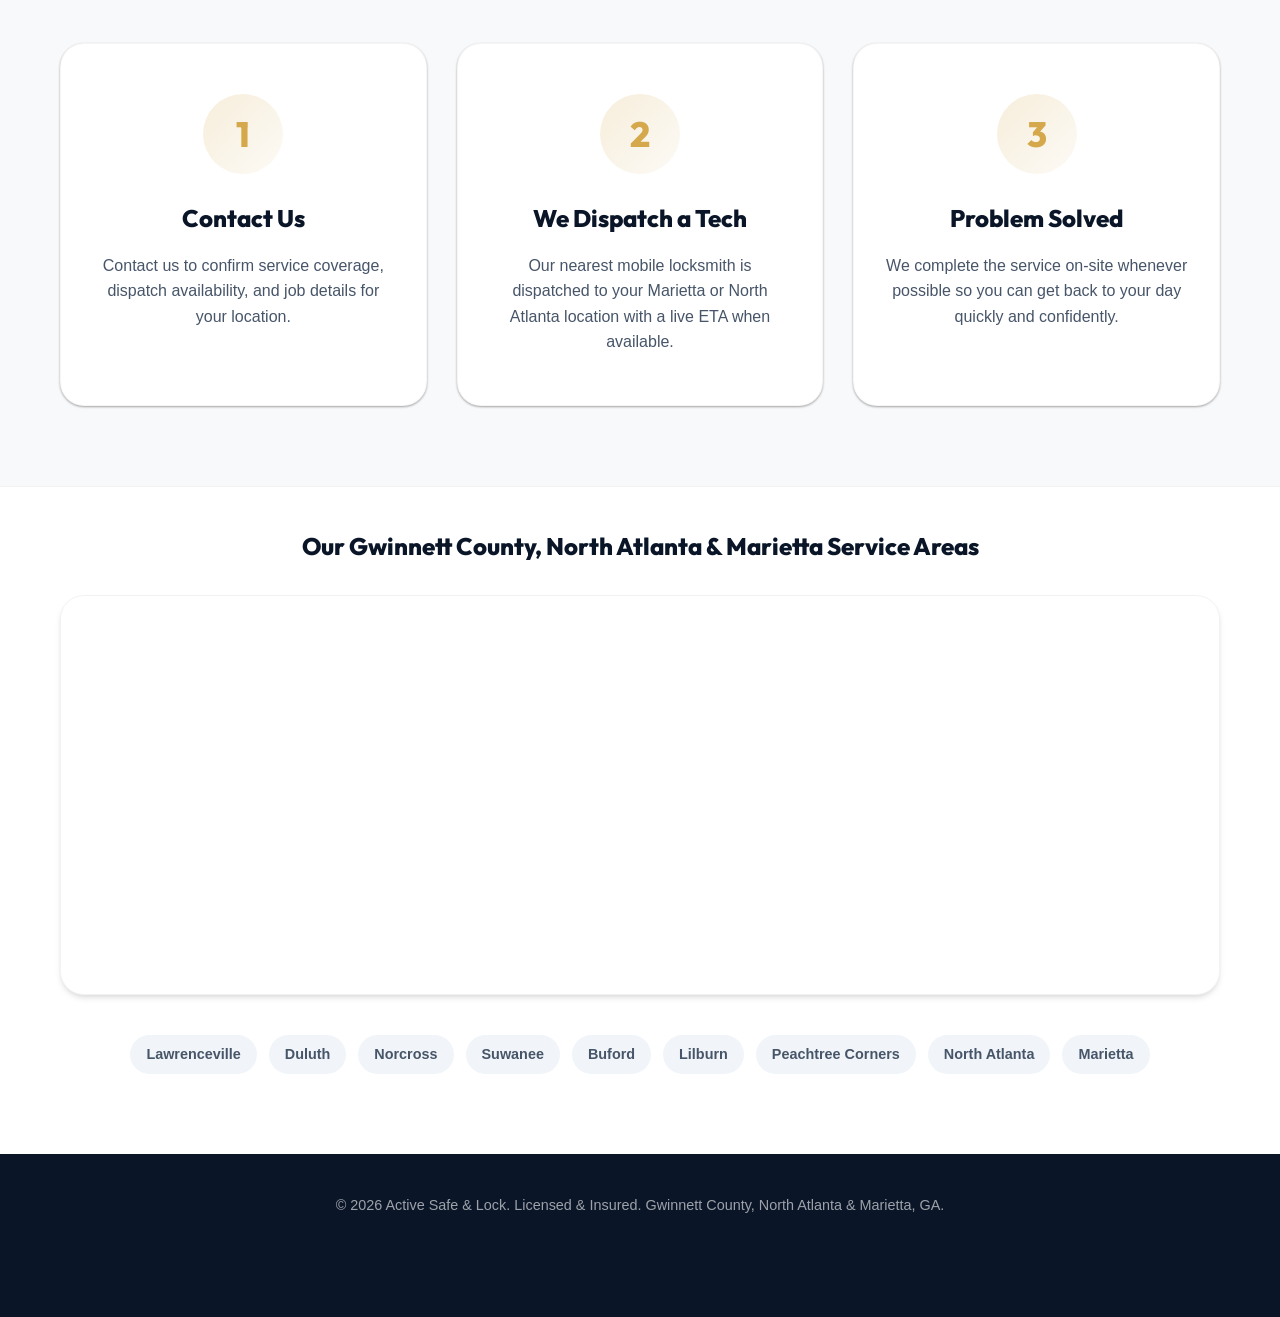
==== commit 6e53cfb9: "feat: refresh active locksmith hero and gallery" ====
--- a/burlington-locksmith/index.html
+++ b/burlington-locksmith/index.html
@@ -243,7 +243,7 @@
                     
                     <div style="display: flex; align-items: center; gap: 10px; background: rgba(0, 0, 0, 0.3); padding: 10px 20px; border-radius: 50px; border: 1px solid rgba(255,255,255,0.05);">
                         <span class="pulse-dot" style="width: 10px; height: 10px; margin-right: 4px;"></span>
-                        <span style="font-size: 1rem; font-weight: 600; color: rgba(255, 255, 255, 0.9);">Coverage is being updated for this new service area</span>
+                        <span style="font-size: 1rem; font-weight: 600; color: rgba(255, 255, 255, 0.9);">Actively Dispatching Our Locksmiths</span>
                     </div>
                 </div>
             </div>
--- a/style.css
+++ b/style.css
@@ -173,15 +173,15 @@
 }
 
 .btn-primary {
-    background-color: var(--accent);
+    background-color: #ca7125;
     color: var(--white);
-    box-shadow: 0 4px 14px 0 rgba(212, 168, 75, 0.39);
+    box-shadow: 0 4px 14px 0 rgba(202, 113, 37, 0.39);
 }
 
 .btn-primary:hover {
-    background-color: var(--accent-hover);
+    background-color: #bb6821;
     transform: translateY(-2px);
-    box-shadow: 0 6px 20px rgba(212, 168, 75, 0.45);
+    box-shadow: 0 6px 20px rgba(202, 113, 37, 0.45);
 }
 
 /* Icons */
@@ -472,7 +472,6 @@
     justify-content: space-between;
     gap: 24px;
     padding: 28px 32px;
-    border-radius: 28px;
     background: linear-gradient(135deg, rgba(10, 22, 40, 0.96) 0%, rgba(19, 41, 72, 0.94) 100%);
     box-shadow: 0 22px 40px rgba(10, 22, 40, 0.12);
 }
@@ -1011,7 +1010,6 @@
         flex-direction: column;
         align-items: flex-start;
         padding: 24px 22px;
-        border-radius: 22px;
     }
 
     .quote-fast-button {
@@ -1217,18 +1215,36 @@
 
     .landing-title-break {
         margin-top: 0.16em;
+        white-space: nowrap;
     }
 
     .landing-label {
-        width: 100%;
-        justify-content: center;
-        text-align: center;
+        width: auto;
+        justify-content: flex-start;
+        text-align: left;
+        white-space: nowrap;
+        font-size: 0.63rem;
+        letter-spacing: 0.02em;
+        padding: 8px 10px;
     }
 
     .landing-hero h1 {
-        max-width: 11ch;
+        max-width: none;
         margin-top: 26px;
-        font-size: clamp(1.92rem, 7.6vw, 2.36rem);
+        font-size: 1.72rem;
+        line-height: 0.98;
+    }
+
+    .landing-lead {
+        max-width: 29ch;
+        font-size: 0.92rem;
+        line-height: 1.45;
+    }
+
+    .landing-note {
+        max-width: 28ch;
+        font-size: 0.88rem;
+        line-height: 1.4;
     }
 
     .landing-callout,
@@ -1277,6 +1293,10 @@
     .landing-callout-copy span,
     .landing-final-cta-button .landing-callout-copy span {
         font-size: 1.45rem;
+    }
+
+    .team-gallery .section-header h2 {
+        line-height: 1.02;
     }
 
     .landing-process {
